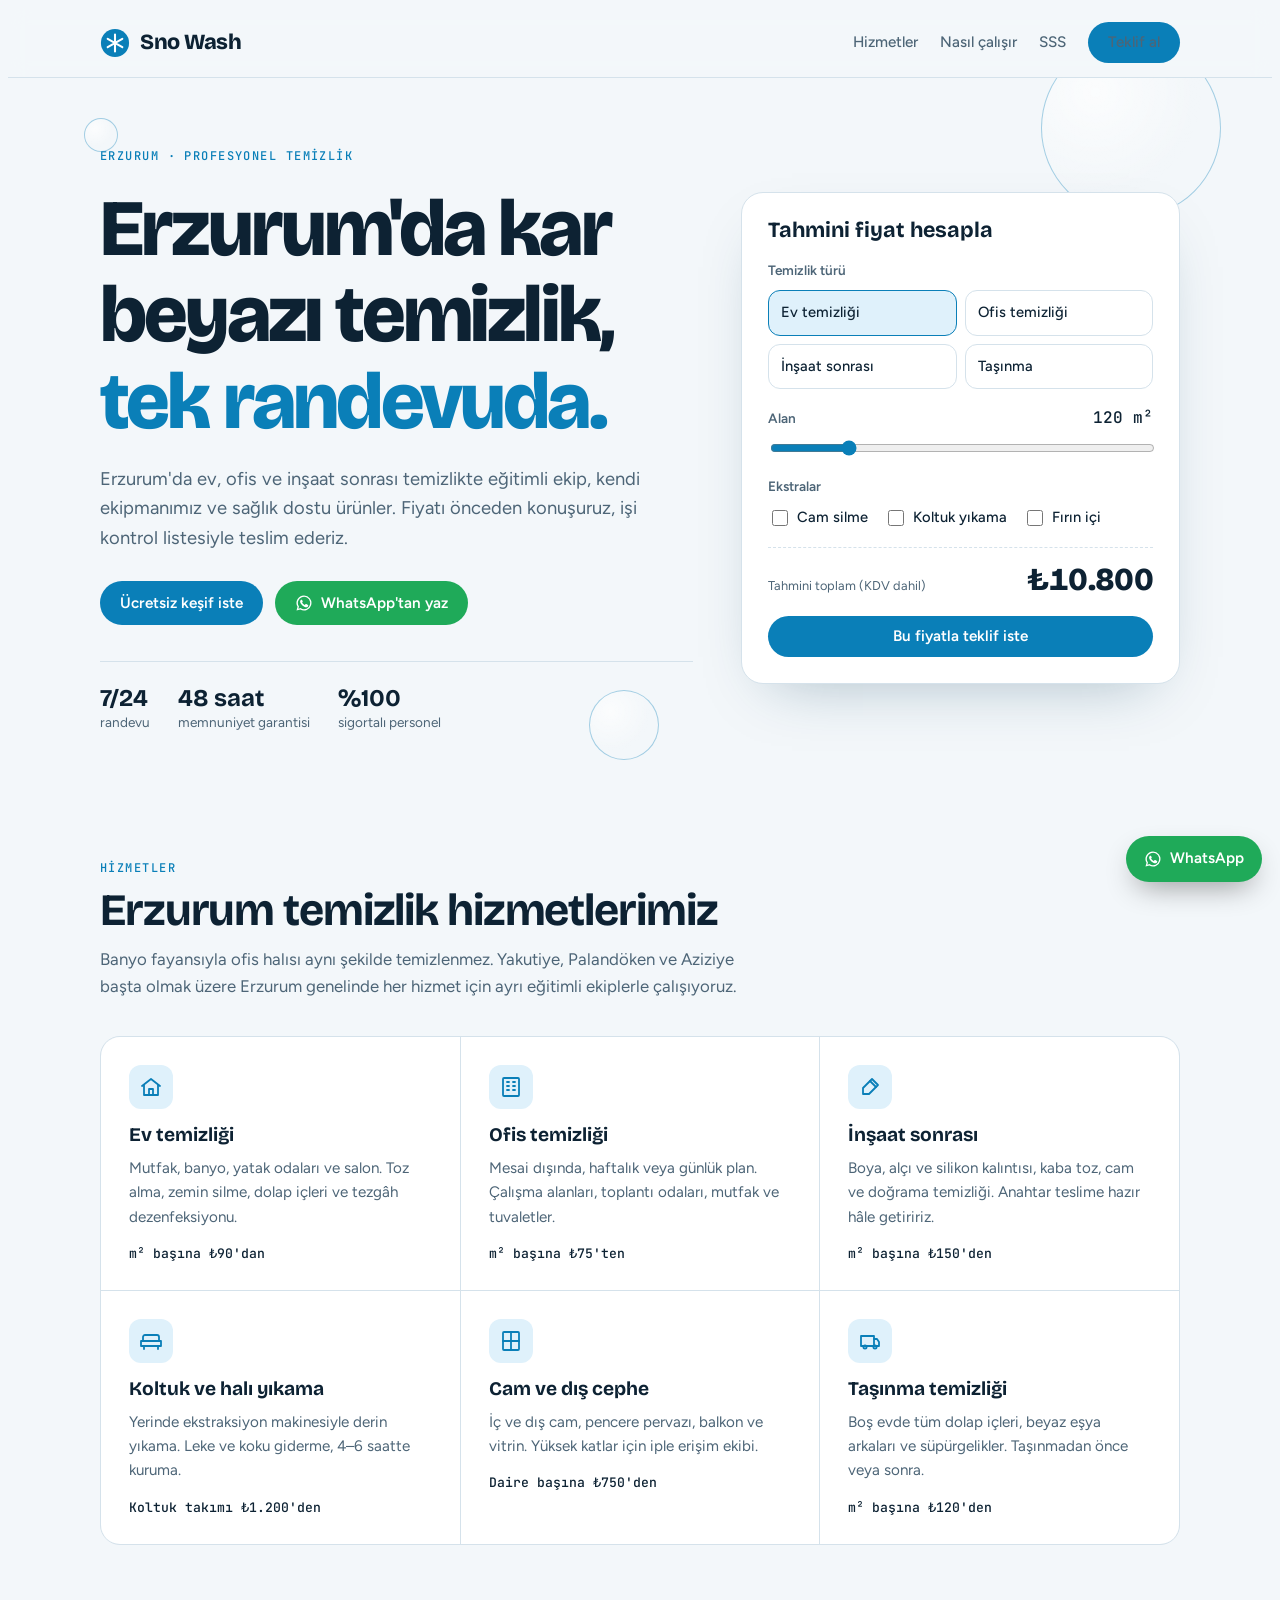
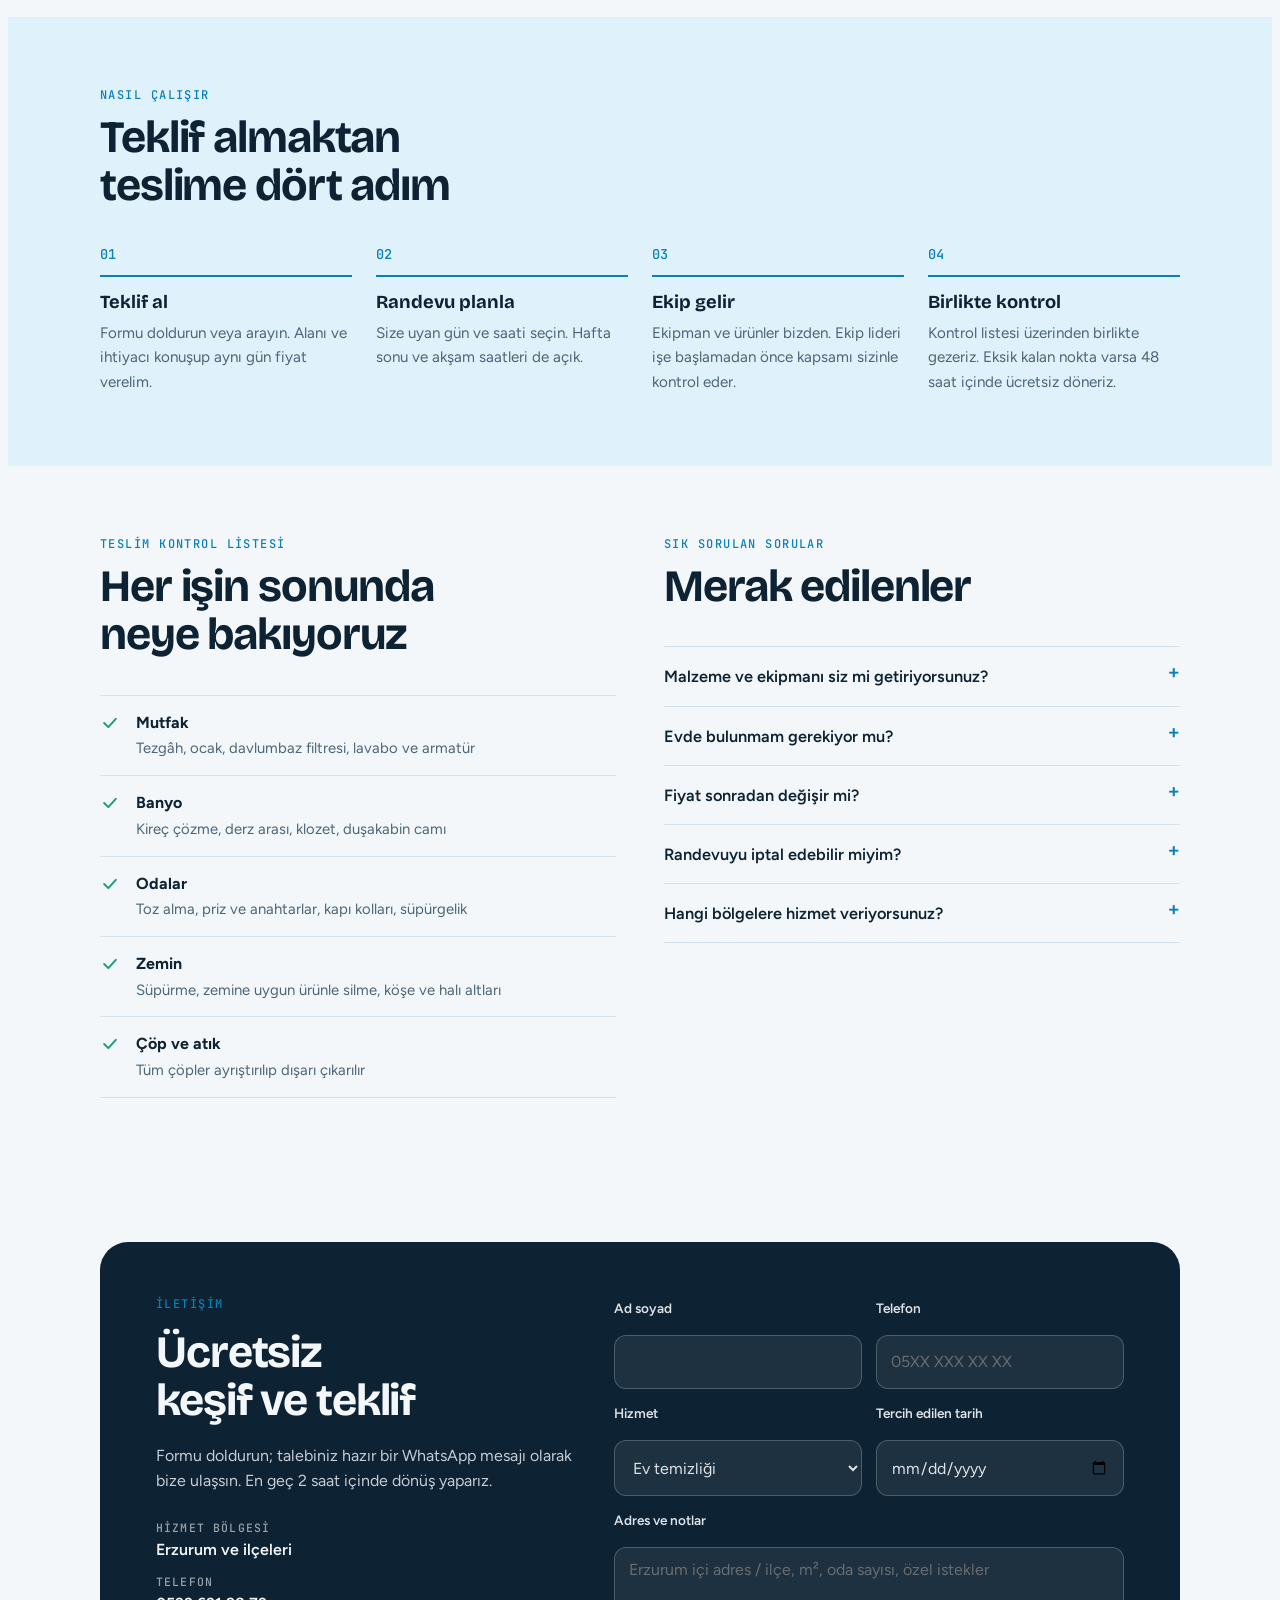
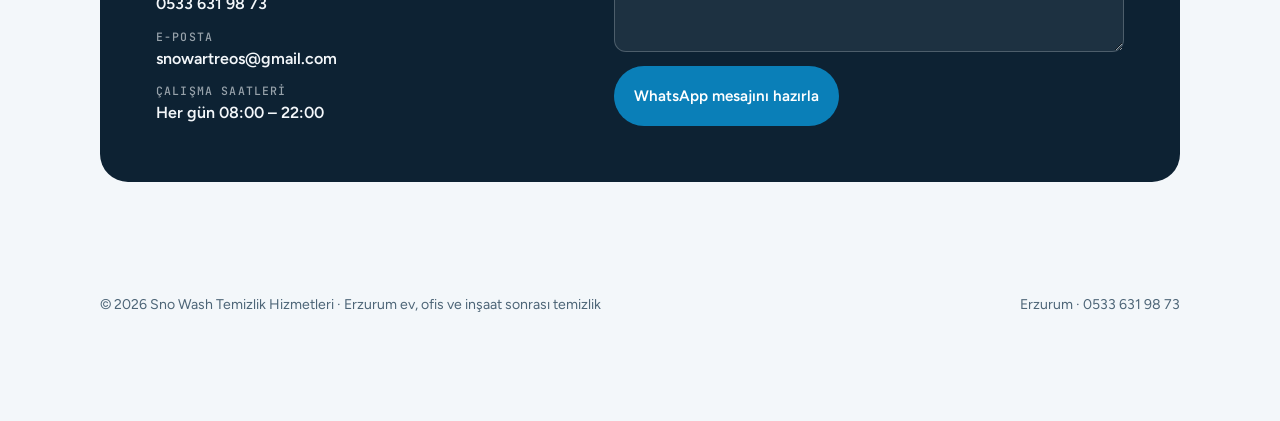
==== index.html @ d40767ce "Site adresini GitHub Pages adresine çevir Co-Authored-By: Claude Opus 5.5 <noreply@anthropic.com>" ====
<!doctype html>
<html lang="tr">
<head>
<meta charset="utf-8">
<meta name="viewport" content="width=device-width, initial-scale=1, viewport-fit=cover">
<title>Sno Wash | Erzurum Temizlik Şirketi – Ev, Ofis, İnşaat Sonrası</title>
<meta name="description" content="Erzurum'da ev, ofis, inşaat sonrası ve taşınma temizliği, koltuk ve halı yıkama. Ekipman bizden, fiyat önceden belli. Hemen arayın: 0533 631 98 73.">
<meta name="robots" content="index, follow">
<link rel="canonical" href="https://snowartreos-art.github.io/sno-wash/">
<meta name="theme-color" content="#0a7fb8">
<meta name="geo.region" content="TR-25">
<meta name="geo.placename" content="Erzurum">
<link rel="icon" href="favicon.svg" type="image/svg+xml">
<meta property="og:type" content="website">
<meta property="og:locale" content="tr_TR">
<meta property="og:site_name" content="Sno Wash">
<meta property="og:title" content="Sno Wash | Erzurum Temizlik Şirketi">
<meta property="og:description" content="Ev, ofis, inşaat sonrası temizlik ve koltuk yıkama. Erzurum genelinde hizmet. 0533 631 98 73">
<meta property="og:url" content="https://snowartreos-art.github.io/sno-wash/">
<meta name="twitter:card" content="summary">
<script type="application/ld+json">
{
  "@context": "https://schema.org",
  "@type": "LocalBusiness",
  "@id": "https://snowartreos-art.github.io/sno-wash/#isletme",
  "name": "Sno Wash Temizlik Hizmetleri",
  "description": "Erzurum'da ev, ofis, inşaat sonrası ve taşınma temizliği, koltuk ve halı yıkama, cam temizliği.",
  "url": "https://snowartreos-art.github.io/sno-wash/",
  "telephone": "+90-533-631-98-73",
  "email": "snowartreos@gmail.com",
  "priceRange": "₺₺",
  "address": { "@type": "PostalAddress", "addressLocality": "Erzurum", "addressRegion": "Erzurum", "addressCountry": "TR" },
  "areaServed": [
    { "@type": "City", "name": "Erzurum" },
    { "@type": "AdministrativeArea", "name": "Yakutiye" },
    { "@type": "AdministrativeArea", "name": "Palandöken" },
    { "@type": "AdministrativeArea", "name": "Aziziye" }
  ],
  "openingHoursSpecification": [{
    "@type": "OpeningHoursSpecification",
    "dayOfWeek": ["Monday","Tuesday","Wednesday","Thursday","Friday","Saturday","Sunday"],
    "opens": "08:00", "closes": "22:00"
  }],
  "hasOfferCatalog": {
    "@type": "OfferCatalog",
    "name": "Temizlik hizmetleri",
    "itemListElement": [
      { "@type": "Offer", "itemOffered": { "@type": "Service", "name": "Ev temizliği" } },
      { "@type": "Offer", "itemOffered": { "@type": "Service", "name": "Ofis temizliği" } },
      { "@type": "Offer", "itemOffered": { "@type": "Service", "name": "İnşaat sonrası temizlik" } },
      { "@type": "Offer", "itemOffered": { "@type": "Service", "name": "Koltuk ve halı yıkama" } },
      { "@type": "Offer", "itemOffered": { "@type": "Service", "name": "Cam ve dış cephe temizliği" } },
      { "@type": "Offer", "itemOffered": { "@type": "Service", "name": "Taşınma temizliği" } }
    ]
  }
}
</script>
<script type="application/ld+json">
{
  "@context": "https://schema.org",
  "@type": "FAQPage",
  "mainEntity": [
    { "@type": "Question", "name": "Malzeme ve ekipmanı siz mi getiriyorsunuz?", "acceptedAnswer": { "@type": "Answer", "text": "Evet. Elektrikli süpürge, buharlı temizleyici, mop sistemleri ve tüm temizlik ürünleri ekibimizle gelir. Kendi ürünlerinizin kullanılmasını isterseniz haber vermeniz yeterli." } },
    { "@type": "Question", "name": "Evde bulunmam gerekiyor mu?", "acceptedAnswer": { "@type": "Answer", "text": "Gerekmiyor. Anahtar teslimi ile çalışabiliriz. İşe başlarken ve bitirirken fotoğraflı bilgi gönderiyoruz." } },
    { "@type": "Question", "name": "Fiyat sonradan değişir mi?", "acceptedAnswer": { "@type": "Answer", "text": "Hayır. Keşifte veya telefonda konuşulan kapsam için verilen fiyat sabittir. Yerinde ek iş istenirse önce onayınızı alırız." } },
    { "@type": "Question", "name": "Randevuyu iptal edebilir miyim?", "acceptedAnswer": { "@type": "Answer", "text": "Randevudan 24 saat öncesine kadar ücretsiz iptal veya tarih değişikliği yapabilirsiniz." } },
    { "@type": "Question", "name": "Hangi bölgelere hizmet veriyorsunuz?", "acceptedAnswer": { "@type": "Answer", "text": "Erzurum genelinde hizmet veriyoruz: Yakutiye, Palandöken, Aziziye ve çevre ilçeler. 0533 631 98 73 numarasından arayabilirsiniz." } }
  ]
}
</script>
<link rel="preconnect" href="https://fonts.googleapis.com">
<link rel="preconnect" href="https://fonts.gstatic.com" crossorigin>
<link rel="stylesheet" href="https://fonts.googleapis.com/css2?family=Bricolage+Grotesque:opsz,wght@12..96,500;12..96,700;12..96,800&family=Figtree:wght@400;500;600&family=JetBrains+Mono:wght@500&display=swap">
<style>
/* Layout: tek sütun akış; hero'da büyük tipografi + yanında canlı fiyat hesaplayıcı, altta hizmet ızgarası, süreç, SSS, iletişim */
:root {
  --bg: #f3f7fa;
  --surface: #ffffff;
  --ink: #0d2233;
  --muted: #4d6577;
  --line: #d5e2eb;
  --accent: #0a7fb8;
  --accent-ink: #ffffff;
  --ice: #dff1fb;
  --fresh: #1f9d74;
  --display: "Bricolage Grotesque", "Segoe UI", system-ui, sans-serif;
  --body: "Figtree", "Segoe UI", system-ui, sans-serif;
  --mono: "JetBrains Mono", ui-monospace, Consolas, monospace;
}
@media (prefers-color-scheme: dark) {
  :root:not([data-theme="light"]) {
    --bg: #0a1620; --surface: #10212e; --ink: #e6f1f8; --muted: #93abbd; --line: #1f3546;
    --accent: #4cb8ec; --accent-ink: #06202e; --ice: #12324a; --fresh: #4fd1a5; color-scheme: dark;
  }
}
:root[data-theme="dark"] {
  --bg: #0a1620; --surface: #10212e; --ink: #e6f1f8; --muted: #93abbd; --line: #1f3546;
  --accent: #4cb8ec; --accent-ink: #06202e; --ice: #12324a; --fresh: #4fd1a5; color-scheme: dark;
}
* { box-sizing: border-box; }
body { background: var(--bg); color: var(--ink); font: 400 1rem/1.6 var(--body); }
.wrap { max-width: 1120px; margin: 0 auto; padding-inline: 20px; }
h1, h2, h3 { font-family: var(--display); line-height: 1.08; text-wrap: balance; margin: 0; }
p { margin: 0; }
a { color: var(--accent); }
:focus-visible { outline: 3px solid var(--accent); outline-offset: 2px; border-radius: 4px; }
.eyebrow { font: 500 .75rem/1 var(--mono); letter-spacing: .12em; text-transform: uppercase; color: var(--accent); }

/* Header */
header.top { position: sticky; top: env(safe-area-inset-top, 0px); z-index: 10; background: color-mix(in srgb, var(--bg) 88%, transparent); backdrop-filter: blur(10px); border-bottom: 1px solid var(--line); }
header.top .wrap { display: flex; align-items: center; justify-content: space-between; gap: 16px; padding-block: 14px; }
.logo { display: flex; align-items: center; gap: 10px; font: 800 1.35rem/1 var(--display); color: var(--ink); text-decoration: none; letter-spacing: -.02em; }
.logo svg { width: 30px; height: 30px; }
nav.links { display: flex; gap: 22px; align-items: center; }
nav.links a { color: var(--muted); text-decoration: none; font-weight: 500; font-size: .95rem; }
nav.links a:hover { color: var(--ink); }
.btn { display: inline-flex; align-items: center; justify-content: center; gap: 8px; border: 0; cursor: pointer; font: 600 .95rem/1 var(--body); padding: 13px 20px; border-radius: 999px; text-decoration: none; transition: transform .15s ease, background .15s ease; }
.btn-primary { background: var(--accent); color: var(--accent-ink); }
.btn-primary:hover { transform: translateY(-1px); }
.btn-ghost { background: transparent; color: var(--ink); border: 1.5px solid var(--line); }
@media (max-width: 760px) { nav.links a:not(.btn) { display: none; } }

/* Hero */
.hero .wrap { display: grid; grid-template-columns: 1.15fr .85fr; gap: 48px; align-items: center; padding-block: 64px 56px; }
.hero h1 { font-size: clamp(2.6rem, 6.4vw, 5rem); font-weight: 800; letter-spacing: -.035em; margin-top: 18px; }
.hero h1 em { font-style: normal; color: var(--accent); }
.hero .lead { font-size: 1.15rem; color: var(--muted); max-width: 34rem; margin-top: 20px; }
.hero .ctas { display: flex; flex-wrap: wrap; gap: 12px; margin-top: 28px; }
.facts { display: flex; flex-wrap: wrap; gap: 28px; margin-top: 36px; padding-top: 24px; border-top: 1px solid var(--line); }
.facts div { display: grid; gap: 2px; }
.facts b { font: 700 1.5rem/1 var(--display); }
.facts span { font-size: .85rem; color: var(--muted); }
@media (max-width: 880px) { .hero .wrap { grid-template-columns: 1fr; padding-block: 40px; } }

/* Calculator */
.calc { background: var(--surface); border: 1px solid var(--line); border-radius: 22px; padding: 26px; display: grid; gap: 18px; box-shadow: 0 24px 60px -30px rgba(10, 60, 90, .35); min-width: 0; }
.calc h2 { font-size: 1.35rem; }
.field { display: grid; gap: 8px; }
.field label, .field .lbl { font-size: .85rem; font-weight: 600; color: var(--muted); }
.seg { display: grid; grid-template-columns: repeat(2, 1fr); gap: 8px; }
.seg input { position: absolute; opacity: 0; pointer-events: none; }
.seg label { border: 1.5px solid var(--line); border-radius: 12px; padding: 10px 12px; cursor: pointer; font-weight: 500; color: var(--ink); font-size: .92rem; }
.seg input:checked + label { border-color: var(--accent); background: var(--ice); }
.seg input:focus-visible + label { outline: 3px solid var(--accent); outline-offset: 2px; }
.range-row { display: flex; justify-content: space-between; align-items: baseline; }
.range-row output { font: 500 1rem var(--mono); color: var(--ink); }
input[type="range"] { width: 100%; accent-color: var(--accent); }
.checks { display: flex; flex-wrap: wrap; gap: 8px 16px; }
.checks label { display: flex; align-items: center; gap: 6px; font-size: .92rem; color: var(--ink); font-weight: 500; cursor: pointer; }
.checks input { accent-color: var(--accent); width: 16px; height: 16px; }
.total { display: flex; align-items: baseline; justify-content: space-between; gap: 12px; padding-top: 16px; border-top: 1px dashed var(--line); }
.total small { color: var(--muted); font-size: .8rem; }
.total strong { font: 800 2rem/1 var(--display); font-variant-numeric: tabular-nums; letter-spacing: -.02em; }

/* Sections */
section.block { padding-block: 72px; }
.sec-head { display: grid; gap: 12px; max-width: 40rem; margin-bottom: 36px; }
.sec-head h2 { font-size: clamp(1.9rem, 4vw, 2.8rem); letter-spacing: -.025em; }
.sec-head p { color: var(--muted); font-size: 1.05rem; }

.services { display: grid; grid-template-columns: repeat(3, 1fr); gap: 1px; background: var(--line); border: 1px solid var(--line); border-radius: 20px; overflow: hidden; }
.svc { background: var(--surface); padding: 28px; display: grid; gap: 10px; align-content: start; min-width: 0; }
.svc .ic { width: 44px; height: 44px; border-radius: 12px; background: var(--ice); color: var(--accent); display: grid; place-items: center; }
.svc .ic svg { width: 24px; height: 24px; }
.svc h3 { font-size: 1.2rem; margin-top: 6px; }
.svc p { color: var(--muted); font-size: .95rem; }
.svc .price { font: 500 .82rem var(--mono); color: var(--ink); margin-top: 6px; }
@media (max-width: 880px) { .services { grid-template-columns: repeat(2, 1fr); } }
@media (max-width: 560px) { .services { grid-template-columns: 1fr; } }

.band { background: var(--ice); }
.steps { display: grid; grid-template-columns: repeat(4, 1fr); gap: 24px; counter-reset: s; list-style: none; padding: 0; margin: 0; }
.steps li { display: grid; gap: 8px; align-content: start; min-width: 0; }
.steps li::before { counter-increment: s; content: counter(s, decimal-leading-zero); font: 500 .85rem var(--mono); color: var(--accent); padding-bottom: 12px; border-bottom: 2px solid var(--accent); margin-bottom: 8px; }
.steps h3 { font-size: 1.15rem; }
.steps p { color: var(--muted); font-size: .95rem; }
@media (max-width: 880px) { .steps { grid-template-columns: repeat(2, 1fr); } }
@media (max-width: 480px) { .steps { grid-template-columns: 1fr; } }

.two { display: grid; grid-template-columns: 1fr 1fr; gap: 48px; align-items: start; }
@media (max-width: 880px) { .two { grid-template-columns: 1fr; } }
.checklist { display: grid; gap: 0; list-style: none; padding: 0; margin: 0; border-top: 1px solid var(--line); }
.checklist li { display: grid; grid-template-columns: 26px 1fr; gap: 10px; padding-block: 14px; border-bottom: 1px solid var(--line); }
.checklist svg { width: 20px; height: 20px; color: var(--fresh); margin-top: 3px; }
.checklist b { display: block; }
.checklist span { color: var(--muted); font-size: .93rem; }

details { border-bottom: 1px solid var(--line); padding-block: 16px; }
details:first-of-type { border-top: 1px solid var(--line); }
summary { cursor: pointer; font-weight: 600; font-size: 1.02rem; list-style: none; display: flex; justify-content: space-between; gap: 12px; }
summary::-webkit-details-marker { display: none; }
summary::after { content: "+"; font: 500 1.2rem/1 var(--mono); color: var(--accent); }
details[open] summary::after { content: "–"; }
details p { color: var(--muted); margin-top: 10px; max-width: 60ch; }

/* Contact */
.contact { background: var(--ink); color: var(--bg); border-radius: 28px; padding: clamp(28px, 5vw, 56px); display: grid; grid-template-columns: .9fr 1.1fr; gap: 40px; }
.contact h2 { font-size: clamp(1.9rem, 4vw, 2.8rem); letter-spacing: -.025em; }
.contact .info { display: grid; gap: 18px; align-content: start; min-width: 0; }
.contact .info p { opacity: .8; }
.contact dl { display: grid; gap: 12px; margin: 8px 0 0; }
.contact dt { font: 500 .72rem var(--mono); letter-spacing: .1em; text-transform: uppercase; opacity: .6; }
.contact dd { margin: 2px 0 0; font-weight: 600; user-select: all; }
form.quote { display: grid; gap: 14px; grid-template-columns: 1fr 1fr; min-width: 0; }
form.quote .full { grid-column: 1 / -1; }
form.quote label { display: grid; gap: 6px; font-size: .85rem; font-weight: 600; opacity: .9; }
form.quote input, form.quote select, form.quote textarea { font: 400 1rem var(--body); padding: 12px 14px; border-radius: 12px; border: 1px solid color-mix(in srgb, var(--bg) 25%, transparent); background: color-mix(in srgb, var(--bg) 8%, transparent); color: var(--bg); width: 100%; }
form.quote select option { color: #0d2233; }
form.quote textarea { min-height: 96px; resize: vertical; }
form.quote .btn { background: var(--accent); color: var(--accent-ink); justify-self: start; }
.ok { grid-column: 1 / -1; background: color-mix(in srgb, var(--fresh) 22%, transparent); border: 1px solid var(--fresh); padding: 12px 14px; border-radius: 12px; font-size: .95rem; }
@media (max-width: 880px) { .contact { grid-template-columns: 1fr; } }
@media (max-width: 480px) { form.quote { grid-template-columns: 1fr; } }

/* WhatsApp */
:root { --wa: #1faa59; --wa-ink: #ffffff; }
.btn-wa { background: var(--wa); color: var(--wa-ink); }
.btn-wa svg { width: 18px; height: 18px; }
.wa-float { position: fixed; right: 18px; bottom: calc(18px + env(safe-area-inset-bottom, 0px)); z-index: 20; box-shadow: 0 12px 30px -10px rgba(0, 0, 0, .45); padding: 14px 18px; }
@media (max-width: 480px) { .wa-float span { display: none; } .wa-float { padding: 15px; } }
.ok .btn-wa { margin-top: 10px; }
footer { padding-block: 40px 96px; color: var(--muted); font-size: .88rem; }
footer .wrap { display: flex; flex-wrap: wrap; justify-content: space-between; gap: 12px; }

/* Bubbles in hero */
.hero { position: relative; overflow: hidden; }
.bubble { position: absolute; border-radius: 50%; border: 1.5px solid color-mix(in srgb, var(--accent) 35%, transparent); background: radial-gradient(circle at 30% 30%, color-mix(in srgb, var(--surface) 70%, transparent), transparent 60%); pointer-events: none; animation: rise 14s ease-in-out infinite; }
@keyframes rise { 0%,100% { transform: translateY(0); } 50% { transform: translateY(-18px); } }
@media (prefers-reduced-motion: reduce) { .bubble { animation: none; } .btn { transition: none; } }
.hero .wrap { position: relative; z-index: 1; }
</style>
</head>
<body>

<header class="top">
  <div class="wrap">
    <a class="logo" href="#top" aria-label="Sno Wash ana sayfa">
      <svg viewBox="0 0 32 32" fill="none" aria-hidden="true"><circle cx="16" cy="16" r="15" fill="var(--accent)"/><path d="M16 7v18M8.2 11.5l15.6 9M8.2 20.5l15.6-9" stroke="var(--accent-ink)" stroke-width="2.2" stroke-linecap="round"/></svg>
      Sno Wash
    </a>
    <nav class="links" aria-label="Ana menü">
      <a href="#hizmetler">Hizmetler</a>
      <a href="#surec">Nasıl çalışır</a>
      <a href="#sss">SSS</a>
      <a class="btn btn-primary" href="#iletisim">Teklif al</a>
    </nav>
  </div>
</header>

<main id="top">
  <section class="hero">
    <span class="bubble" style="width:180px;height:180px;right:4%;top:-40px"></span>
    <span class="bubble" style="width:70px;height:70px;left:46%;bottom:30px;animation-delay:-4s"></span>
    <span class="bubble" style="width:34px;height:34px;left:6%;top:40px;animation-delay:-8s"></span>
    <div class="wrap">
      <div>
        <span class="eyebrow">Erzurum · Profesyonel temizlik</span>
        <h1>Erzurum'da kar beyazı temizlik, <em>tek randevuda.</em></h1>
        <p class="lead">Erzurum'da ev, ofis ve inşaat sonrası temizlikte eğitimli ekip, kendi ekipmanımız ve sağlık dostu ürünler. Fiyatı önceden konuşuruz, işi kontrol listesiyle teslim ederiz.</p>
        <div class="ctas">
          <a class="btn btn-primary" href="#iletisim">Ücretsiz keşif iste</a>
          <a class="btn btn-wa" href="https://wa.me/905336319873?text=Merhaba%20Sno%20Wash%2C%20temizlik%20hizmeti%20i%C3%A7in%20bilgi%20almak%20istiyorum." target="_blank" rel="noopener"><svg viewBox="0 0 24 24" fill="currentColor" aria-hidden="true"><path d="M12 2a10 10 0 00-8.6 15.1L2 22l5-1.3A10 10 0 1012 2zm0 18.2a8.2 8.2 0 01-4.2-1.2l-.3-.2-3 .8.8-2.9-.2-.3A8.2 8.2 0 1112 20.2zm4.5-6.1c-.2-.1-1.5-.7-1.7-.8-.2-.1-.4-.1-.6.1l-.8 1c-.1.2-.3.2-.5.1a6.7 6.7 0 01-3.3-2.9c-.2-.4.2-.4.7-1.3.1-.2 0-.3 0-.4l-.8-1.8c-.2-.5-.4-.4-.6-.4h-.5a1 1 0 00-.7.3 3 3 0 00-.9 2.2 5.2 5.2 0 001.1 2.7 11.8 11.8 0 004.5 4c1.7.7 2.3.8 3.2.6a2.7 2.7 0 001.8-1.3 2.2 2.2 0 00.2-1.3c-.1-.1-.3-.2-.5-.3z"/></svg>WhatsApp'tan yaz</a>
        </div>
        <div class="facts">
          <div><b>7/24</b><span>randevu</span></div>
          <div><b>48 saat</b><span>memnuniyet garantisi</span></div>
          <div><b>%100</b><span>sigortalı personel</span></div>
        </div>
      </div>

      <aside class="calc" aria-labelledby="calc-title">
        <h2 id="calc-title">Tahmini fiyat hesapla</h2>
        <div class="field">
          <span class="lbl">Temizlik türü</span>
          <div class="seg" role="radiogroup">
            <input type="radio" name="tur" id="t-ev" value="90" checked><label for="t-ev">Ev temizliği</label>
            <input type="radio" name="tur" id="t-ofis" value="75"><label for="t-ofis">Ofis temizliği</label>
            <input type="radio" name="tur" id="t-insaat" value="150"><label for="t-insaat">İnşaat sonrası</label>
            <input type="radio" name="tur" id="t-tasinma" value="120"><label for="t-tasinma">Taşınma</label>
          </div>
        </div>
        <div class="field">
          <div class="range-row"><label for="m2">Alan</label><output id="m2-out" for="m2">120 m²</output></div>
          <input type="range" id="m2" min="30" max="500" step="10" value="120">
        </div>
        <div class="field">
          <span class="lbl">Ekstralar</span>
          <div class="checks">
            <label><input type="checkbox" id="x-cam" value="750"> Cam silme</label>
            <label><input type="checkbox" id="x-koltuk" value="1200"> Koltuk yıkama</label>
            <label><input type="checkbox" id="x-firin" value="400"> Fırın içi</label>
          </div>
        </div>
        <div class="total">
          <div><small>Tahmini toplam (KDV dahil)</small></div>
          <strong id="total">₺10.800</strong>
        </div>
        <a class="btn btn-primary" href="#iletisim">Bu fiyatla teklif iste</a>
      </aside>
    </div>
  </section>

  <section class="block" id="hizmetler">
    <div class="wrap">
      <div class="sec-head">
        <span class="eyebrow">Hizmetler</span>
        <h2>Erzurum temizlik hizmetlerimiz</h2>
        <p>Banyo fayansıyla ofis halısı aynı şekilde temizlenmez. Yakutiye, Palandöken ve Aziziye başta olmak üzere Erzurum genelinde her hizmet için ayrı eğitimli ekiplerle çalışıyoruz.</p>
      </div>
      <div class="services">
        <article class="svc">
          <div class="ic"><svg viewBox="0 0 24 24" fill="none" stroke="currentColor" stroke-width="1.8" stroke-linecap="round" stroke-linejoin="round"><path d="M3 11l9-7 9 7"/><path d="M5 10v10h14V10"/><path d="M10 20v-6h4v6"/></svg></div>
          <h3>Ev temizliği</h3>
          <p>Mutfak, banyo, yatak odaları ve salon. Toz alma, zemin silme, dolap içleri ve tezgâh dezenfeksiyonu.</p>
          <span class="price">m² başına ₺90'dan</span>
        </article>
        <article class="svc">
          <div class="ic"><svg viewBox="0 0 24 24" fill="none" stroke="currentColor" stroke-width="1.8" stroke-linecap="round" stroke-linejoin="round"><rect x="4" y="3" width="16" height="18" rx="1"/><path d="M8 7h2M14 7h2M8 11h2M14 11h2M8 15h2M14 15h2"/></svg></div>
          <h3>Ofis temizliği</h3>
          <p>Mesai dışında, haftalık veya günlük plan. Çalışma alanları, toplantı odaları, mutfak ve tuvaletler.</p>
          <span class="price">m² başına ₺75'ten</span>
        </article>
        <article class="svc">
          <div class="ic"><svg viewBox="0 0 24 24" fill="none" stroke="currentColor" stroke-width="1.8" stroke-linecap="round" stroke-linejoin="round"><path d="M14 4l6 6-9 9H5v-6z"/><path d="M12 6l6 6"/></svg></div>
          <h3>İnşaat sonrası</h3>
          <p>Boya, alçı ve silikon kalıntısı, kaba toz, cam ve doğrama temizliği. Anahtar teslime hazır hâle getiririz.</p>
          <span class="price">m² başına ₺150'den</span>
        </article>
        <article class="svc">
          <div class="ic"><svg viewBox="0 0 24 24" fill="none" stroke="currentColor" stroke-width="1.8" stroke-linecap="round" stroke-linejoin="round"><path d="M4 12V8a2 2 0 012-2h12a2 2 0 012 2v4"/><path d="M2 12h20v5H2z"/><path d="M5 17v3M19 17v3"/></svg></div>
          <h3>Koltuk ve halı yıkama</h3>
          <p>Yerinde ekstraksiyon makinesiyle derin yıkama. Leke ve koku giderme, 4–6 saatte kuruma.</p>
          <span class="price">Koltuk takımı ₺1.200'den</span>
        </article>
        <article class="svc">
          <div class="ic"><svg viewBox="0 0 24 24" fill="none" stroke="currentColor" stroke-width="1.8" stroke-linecap="round" stroke-linejoin="round"><rect x="4" y="3" width="16" height="18" rx="1"/><path d="M12 3v18M4 12h16"/></svg></div>
          <h3>Cam ve dış cephe</h3>
          <p>İç ve dış cam, pencere pervazı, balkon ve vitrin. Yüksek katlar için iple erişim ekibi.</p>
          <span class="price">Daire başına ₺750'den</span>
        </article>
        <article class="svc">
          <div class="ic"><svg viewBox="0 0 24 24" fill="none" stroke="currentColor" stroke-width="1.8" stroke-linecap="round" stroke-linejoin="round"><path d="M3 7h13v10H3z"/><path d="M16 10h3l2 3v4h-5"/><circle cx="7" cy="18" r="1.6"/><circle cx="17" cy="18" r="1.6"/></svg></div>
          <h3>Taşınma temizliği</h3>
          <p>Boş evde tüm dolap içleri, beyaz eşya arkaları ve süpürgelikler. Taşınmadan önce veya sonra.</p>
          <span class="price">m² başına ₺120'den</span>
        </article>
      </div>
    </div>
  </section>

  <section class="block band" id="surec">
    <div class="wrap">
      <div class="sec-head">
        <span class="eyebrow">Nasıl çalışır</span>
        <h2>Teklif almaktan teslime dört adım</h2>
      </div>
      <ol class="steps">
        <li><h3>Teklif al</h3><p>Formu doldurun veya arayın. Alanı ve ihtiyacı konuşup aynı gün fiyat verelim.</p></li>
        <li><h3>Randevu planla</h3><p>Size uyan gün ve saati seçin. Hafta sonu ve akşam saatleri de açık.</p></li>
        <li><h3>Ekip gelir</h3><p>Ekipman ve ürünler bizden. Ekip lideri işe başlamadan önce kapsamı sizinle kontrol eder.</p></li>
        <li><h3>Birlikte kontrol</h3><p>Kontrol listesi üzerinden birlikte gezeriz. Eksik kalan nokta varsa 48 saat içinde ücretsiz döneriz.</p></li>
      </ol>
    </div>
  </section>

  <section class="block" id="sss">
    <div class="wrap two">
      <div>
        <div class="sec-head">
          <span class="eyebrow">Teslim kontrol listesi</span>
          <h2>Her işin sonunda neye bakıyoruz</h2>
        </div>
        <ul class="checklist">
          <li><svg viewBox="0 0 24 24" fill="none" stroke="currentColor" stroke-width="2.4" stroke-linecap="round" stroke-linejoin="round"><path d="M5 12l5 5 9-10"/></svg><div><b>Mutfak</b><span>Tezgâh, ocak, davlumbaz filtresi, lavabo ve armatür</span></div></li>
          <li><svg viewBox="0 0 24 24" fill="none" stroke="currentColor" stroke-width="2.4" stroke-linecap="round" stroke-linejoin="round"><path d="M5 12l5 5 9-10"/></svg><div><b>Banyo</b><span>Kireç çözme, derz arası, klozet, duşakabin camı</span></div></li>
          <li><svg viewBox="0 0 24 24" fill="none" stroke="currentColor" stroke-width="2.4" stroke-linecap="round" stroke-linejoin="round"><path d="M5 12l5 5 9-10"/></svg><div><b>Odalar</b><span>Toz alma, priz ve anahtarlar, kapı kolları, süpürgelik</span></div></li>
          <li><svg viewBox="0 0 24 24" fill="none" stroke="currentColor" stroke-width="2.4" stroke-linecap="round" stroke-linejoin="round"><path d="M5 12l5 5 9-10"/></svg><div><b>Zemin</b><span>Süpürme, zemine uygun ürünle silme, köşe ve halı altları</span></div></li>
          <li><svg viewBox="0 0 24 24" fill="none" stroke="currentColor" stroke-width="2.4" stroke-linecap="round" stroke-linejoin="round"><path d="M5 12l5 5 9-10"/></svg><div><b>Çöp ve atık</b><span>Tüm çöpler ayrıştırılıp dışarı çıkarılır</span></div></li>
        </ul>
      </div>
      <div>
        <div class="sec-head">
          <span class="eyebrow">Sık sorulan sorular</span>
          <h2>Merak edilenler</h2>
        </div>
        <details><summary>Malzeme ve ekipmanı siz mi getiriyorsunuz?</summary><p>Evet. Elektrikli süpürge, buharlı temizleyici, mop sistemleri ve tüm temizlik ürünleri ekibimizle gelir. Kendi ürünlerinizin kullanılmasını isterseniz haber vermeniz yeterli.</p></details>
        <details><summary>Evde bulunmam gerekiyor mu?</summary><p>Gerekmiyor. Anahtar teslimi ile çalışabiliriz. İşe başlarken ve bitirirken fotoğraflı bilgi gönderiyoruz.</p></details>
        <details><summary>Fiyat sonradan değişir mi?</summary><p>Hayır. Keşifte veya telefonda konuşulan kapsam için verilen fiyat sabittir. Yerinde ek iş istenirse önce onayınızı alırız.</p></details>
        <details><summary>Randevuyu iptal edebilir miyim?</summary><p>Randevudan 24 saat öncesine kadar ücretsiz iptal veya tarih değişikliği yapabilirsiniz.</p></details>
        <details><summary>Hangi bölgelere hizmet veriyorsunuz?</summary><p>Erzurum genelinde hizmet veriyoruz: Yakutiye, Palandöken, Aziziye ve çevre ilçeler. Adresinizi formda belirtin veya 0533 631 98 73 numarasından arayın.</p></details>
      </div>
    </div>
  </section>

  <section class="block" id="iletisim">
    <div class="wrap">
      <div class="contact">
        <div class="info">
          <span class="eyebrow" style="color:var(--accent)">İletişim</span>
          <h2>Ücretsiz keşif ve teklif</h2>
          <p>Formu doldurun; talebiniz hazır bir WhatsApp mesajı olarak bize ulaşsın. En geç 2 saat içinde dönüş yaparız.</p>
          <dl>
            <div><dt>Hizmet bölgesi</dt><dd>Erzurum ve ilçeleri</dd></div>
            <div><dt>Telefon</dt><dd>0533 631 98 73</dd></div>
            <div><dt>E-posta</dt><dd>snowartreos@gmail.com</dd></div>
            <div><dt>Çalışma saatleri</dt><dd>Her gün 08:00 – 22:00</dd></div>
          </dl>
        </div>
        <form class="quote" id="quote" novalidate>
          <label>Ad soyad<input id="f-ad" name="ad" required autocomplete="name"></label>
          <label>Telefon<input id="f-tel" name="tel" type="tel" required autocomplete="tel" placeholder="05XX XXX XX XX"></label>
          <label>Hizmet
            <select id="f-hizmet" name="hizmet">
              <option>Ev temizliği</option><option>Ofis temizliği</option><option>İnşaat sonrası</option>
              <option>Koltuk ve halı yıkama</option><option>Cam ve dış cephe</option><option>Taşınma temizliği</option>
            </select>
          </label>
          <label>Tercih edilen tarih<input id="f-tarih" name="tarih" type="date"></label>
          <label class="full">Adres ve notlar<textarea id="f-not" name="not" placeholder="Erzurum içi adres / ilçe, m², oda sayısı, özel istekler"></textarea></label>
          <button class="btn" type="submit">WhatsApp mesajını hazırla</button>
          <div class="ok" id="ok" hidden role="status"></div>
        </form>
      </div>
    </div>
  </section>
</main>

<a class="btn btn-wa wa-float" href="https://wa.me/905336319873?text=Merhaba%20Sno%20Wash%2C%20temizlik%20hizmeti%20i%C3%A7in%20bilgi%20almak%20istiyorum." target="_blank" rel="noopener" aria-label="WhatsApp'tan yazın"><svg viewBox="0 0 24 24" fill="currentColor" aria-hidden="true"><path d="M12 2a10 10 0 00-8.6 15.1L2 22l5-1.3A10 10 0 1012 2zm0 18.2a8.2 8.2 0 01-4.2-1.2l-.3-.2-3 .8.8-2.9-.2-.3A8.2 8.2 0 1112 20.2zm4.5-6.1c-.2-.1-1.5-.7-1.7-.8-.2-.1-.4-.1-.6.1l-.8 1c-.1.2-.3.2-.5.1a6.7 6.7 0 01-3.3-2.9c-.2-.4.2-.4.7-1.3.1-.2 0-.3 0-.4l-.8-1.8c-.2-.5-.4-.4-.6-.4h-.5a1 1 0 00-.7.3 3 3 0 00-.9 2.2 5.2 5.2 0 001.1 2.7 11.8 11.8 0 004.5 4c1.7.7 2.3.8 3.2.6a2.7 2.7 0 001.8-1.3 2.2 2.2 0 00.2-1.3c-.1-.1-.3-.2-.5-.3z"/></svg><span>WhatsApp</span></a>

<footer>
  <div class="wrap">
    <span>© 2026 Sno Wash Temizlik Hizmetleri · Erzurum ev, ofis ve inşaat sonrası temizlik</span>
    <span>Erzurum · 0533 631 98 73</span>
  </div>
</footer>

<script>
(function () {
  var fmt = new Intl.NumberFormat('tr-TR');
  var m2 = document.getElementById('m2');
  var out = document.getElementById('m2-out');
  var total = document.getElementById('total');
  function calc() {
    var rate = +document.querySelector('input[name="tur"]:checked').value;
    var area = +m2.value;
    var extra = 0;
    document.querySelectorAll('.checks input:checked').forEach(function (c) { extra += +c.value; });
    var sum = Math.max(1200, Math.round((rate * area + extra) / 10) * 10);
    out.textContent = area + ' m²';
    total.textContent = '₺' + fmt.format(sum);
  }
  document.querySelector('.calc').addEventListener('input', calc);
  calc();

  var form = document.getElementById('quote');
  var ok = document.getElementById('ok');
  form.addEventListener('submit', function (e) {
    e.preventDefault();
    var ad = document.getElementById('f-ad').value.trim();
    var tel = document.getElementById('f-tel').value.trim();
    if (!ad || tel.replace(/\D/g, '').length < 10) {
      ok.textContent = 'Lütfen adınızı ve en az 10 haneli telefon numaranızı yazın.';
      ok.hidden = false;
      return;
    }
    var val = function (id) { return document.getElementById(id).value.trim(); };
    var lines = [
      'Merhaba Sno Wash, teklif almak istiyorum.',
      'Ad soyad: ' + ad,
      'Telefon: ' + tel,
      'Hizmet: ' + val('f-hizmet')
    ];
    if (val('f-tarih')) lines.push('Tercih edilen tarih: ' + val('f-tarih').split('-').reverse().join('.'));
    if (val('f-not')) lines.push('Adres / notlar: ' + val('f-not'));
    lines.push('Hesaplayıcıdaki tahmini fiyat: ' + total.textContent + ' (' + m2.value + ' m²)');
    var url = 'https://wa.me/905336319873?text=' + encodeURIComponent(lines.join('\n'));
    ok.textContent = 'Mesajınız hazır, ' + ad + '. Göndermek için aşağıdaki butona basın; WhatsApp açılınca mesajı kontrol edip gönderin.';
    var a = document.createElement('a');
    a.className = 'btn btn-wa';
    a.href = url;
    a.target = '_blank';
    a.rel = 'noopener';
    a.textContent = 'WhatsApp\'ta aç ve gönder';
    ok.appendChild(document.createElement('br'));
    ok.appendChild(a);
    ok.hidden = false;
    a.focus();
  });
})();
</script>
</body>
</html>
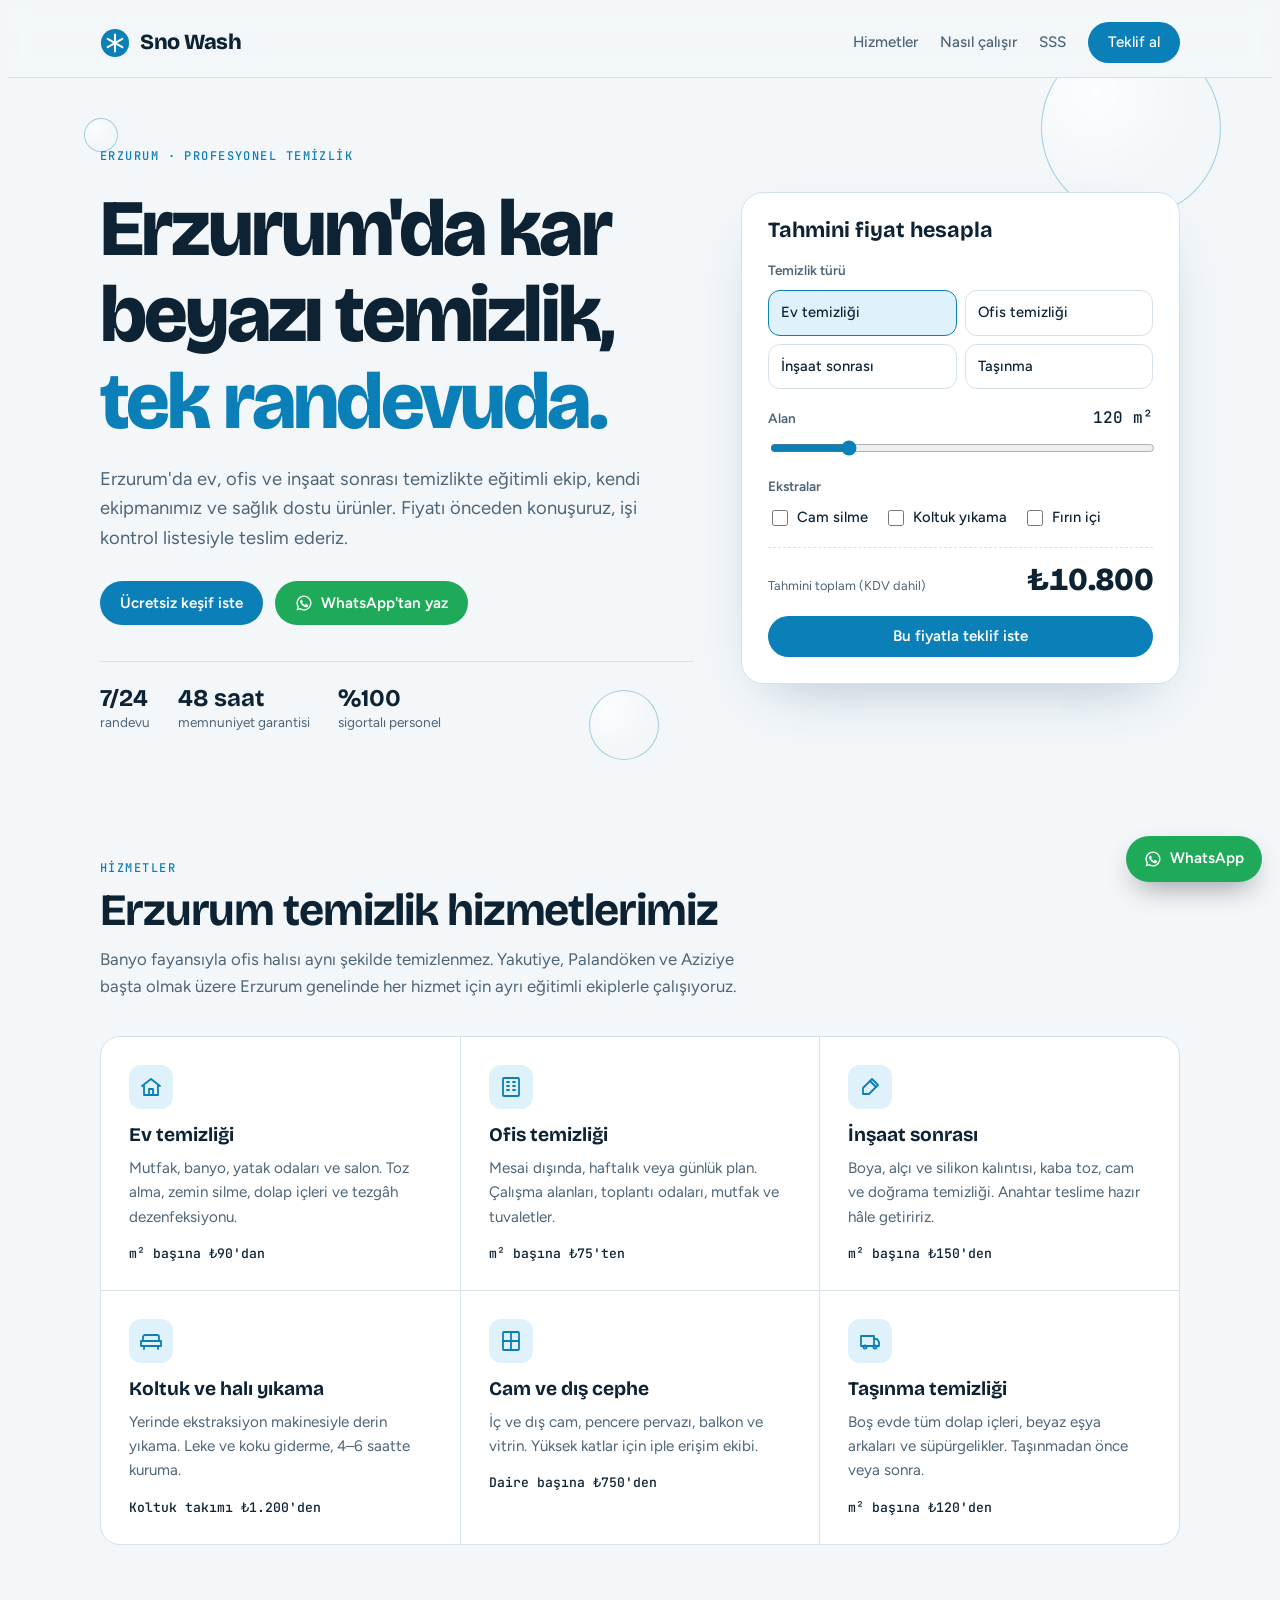
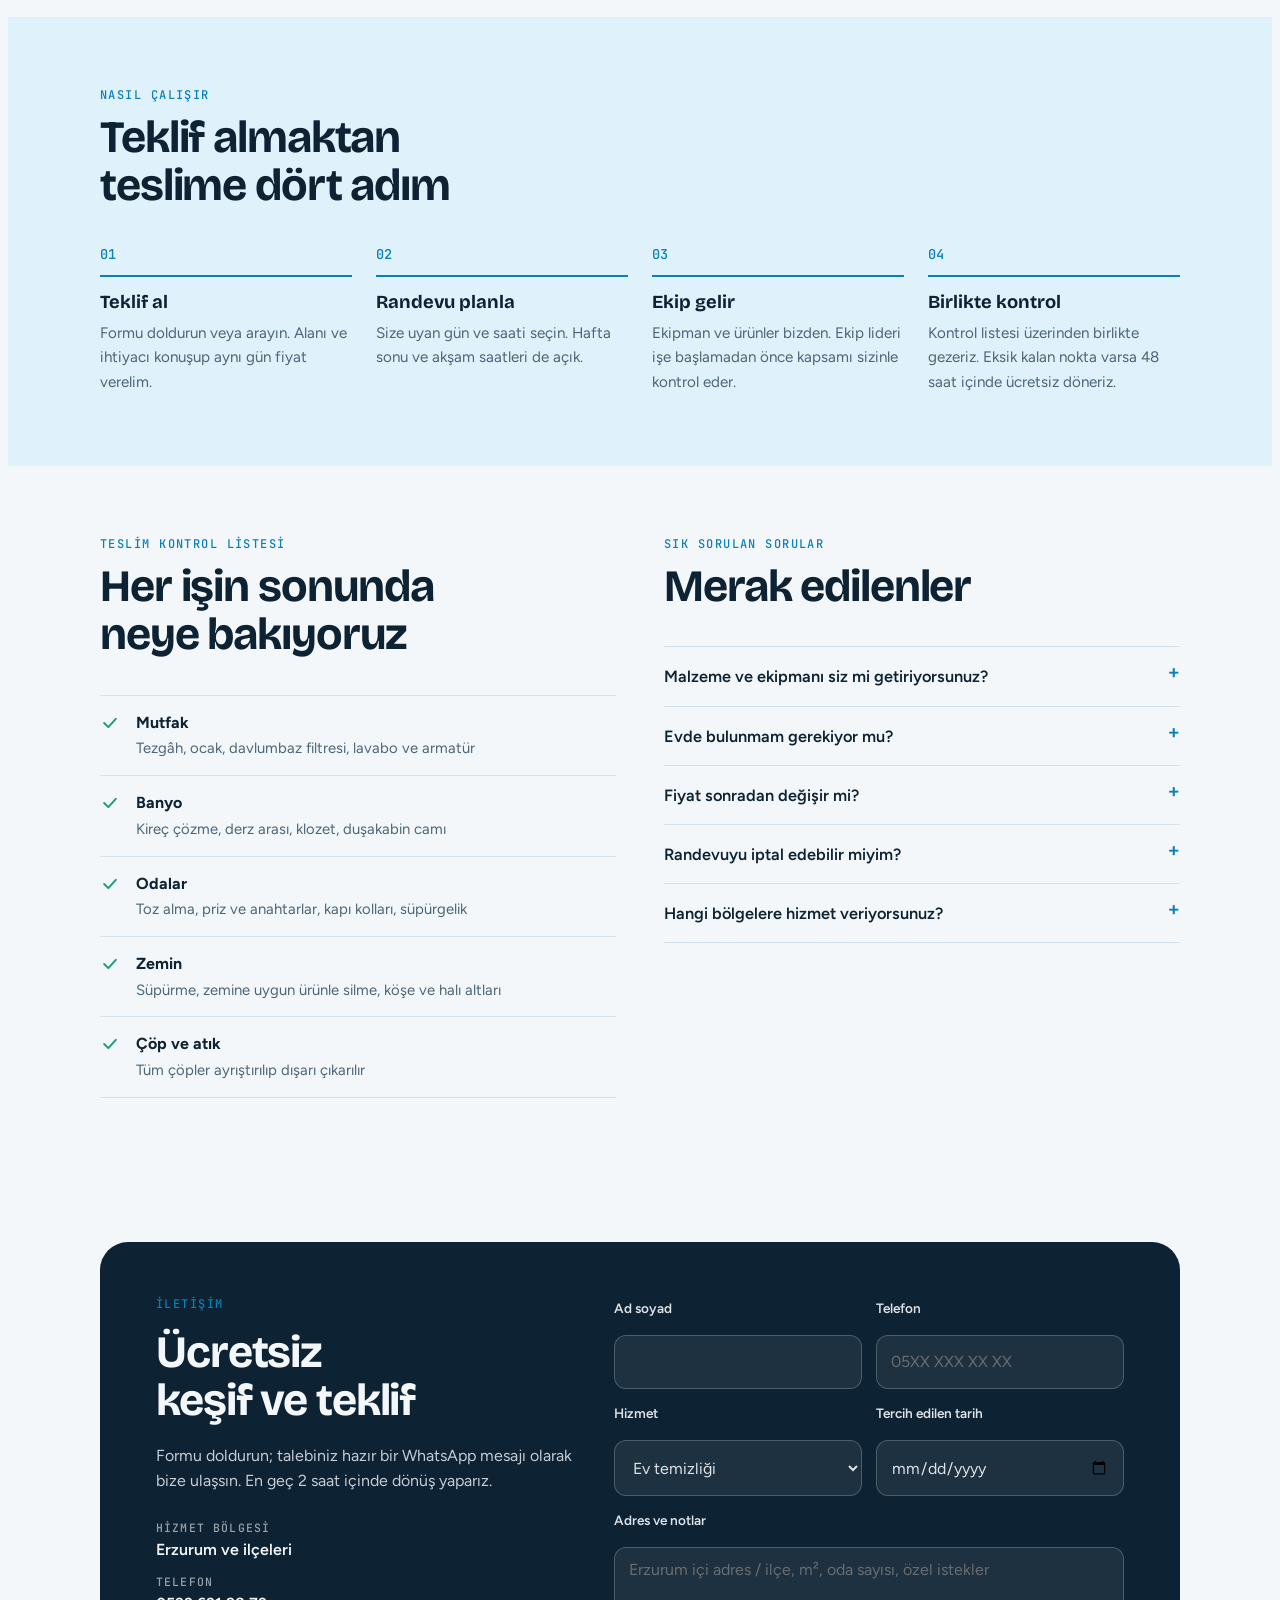
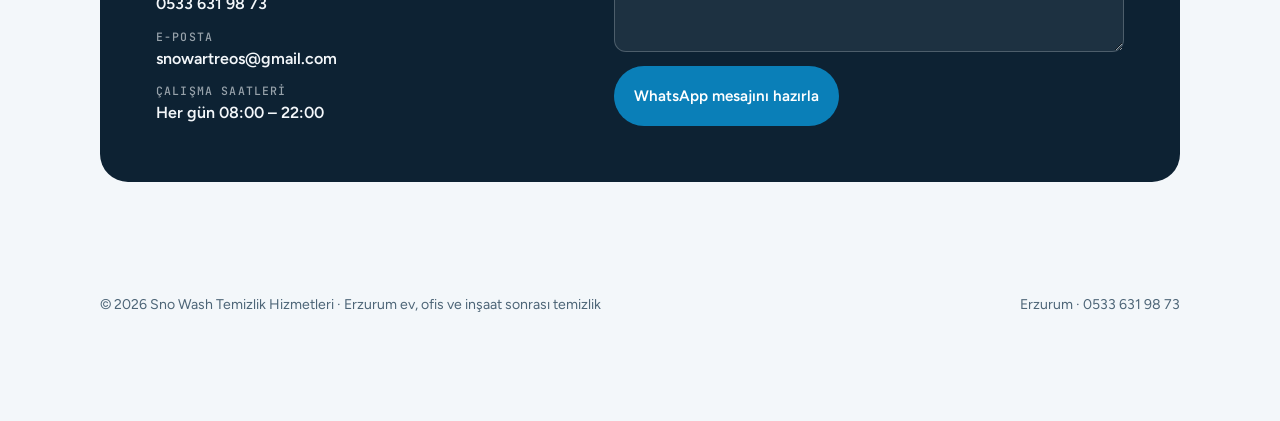
==== commit e0b5a457: "Başlıktaki Teklif al butonunun yazı rengini düzelt Co-Authored-By: Claude Opus 5.5 <noreply@anthropi" ====
--- a/index.html
+++ b/index.html
@@ -114,6 +114,7 @@
 nav.links { display: flex; gap: 22px; align-items: center; }
 nav.links a { color: var(--muted); text-decoration: none; font-weight: 500; font-size: .95rem; }
 nav.links a:hover { color: var(--ink); }
+nav.links a.btn-primary, nav.links a.btn-primary:hover { color: var(--accent-ink); }
 .btn { display: inline-flex; align-items: center; justify-content: center; gap: 8px; border: 0; cursor: pointer; font: 600 .95rem/1 var(--body); padding: 13px 20px; border-radius: 999px; text-decoration: none; transition: transform .15s ease, background .15s ease; }
 .btn-primary { background: var(--accent); color: var(--accent-ink); }
 .btn-primary:hover { transform: translateY(-1px); }
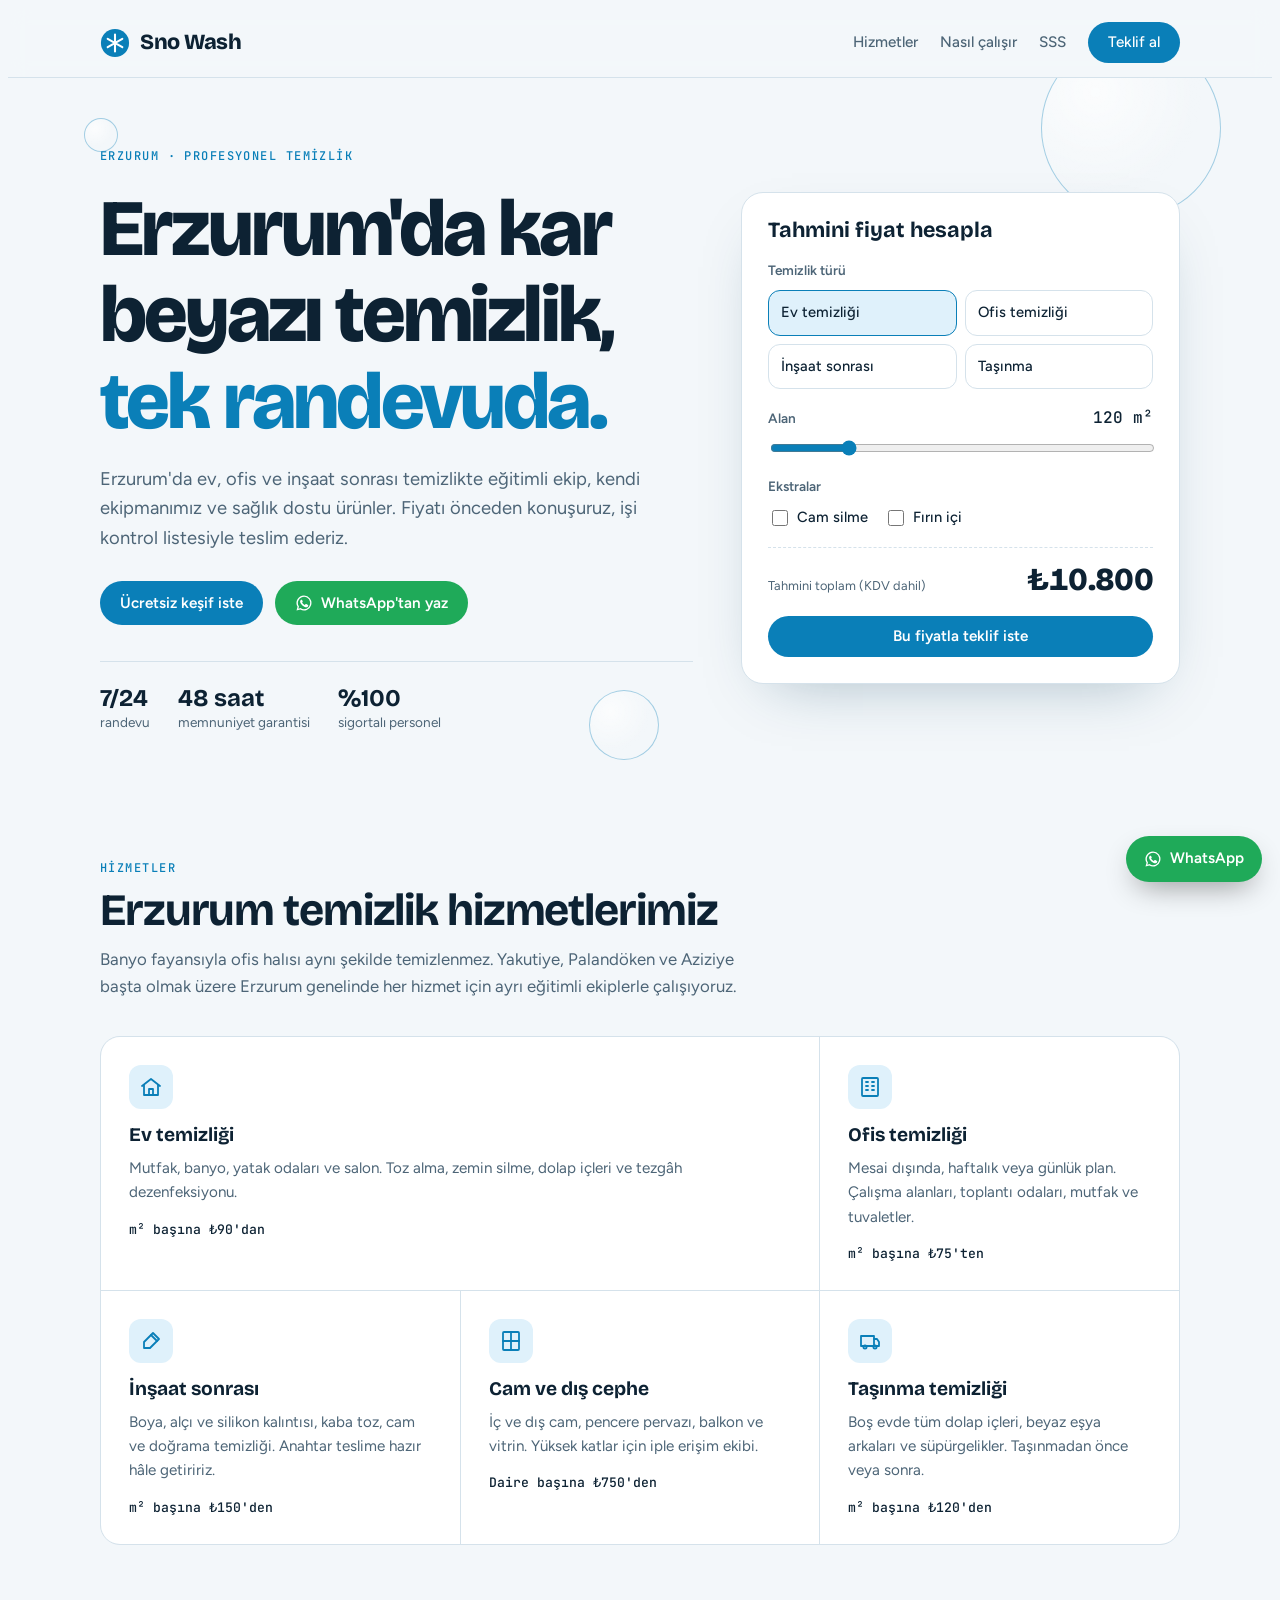
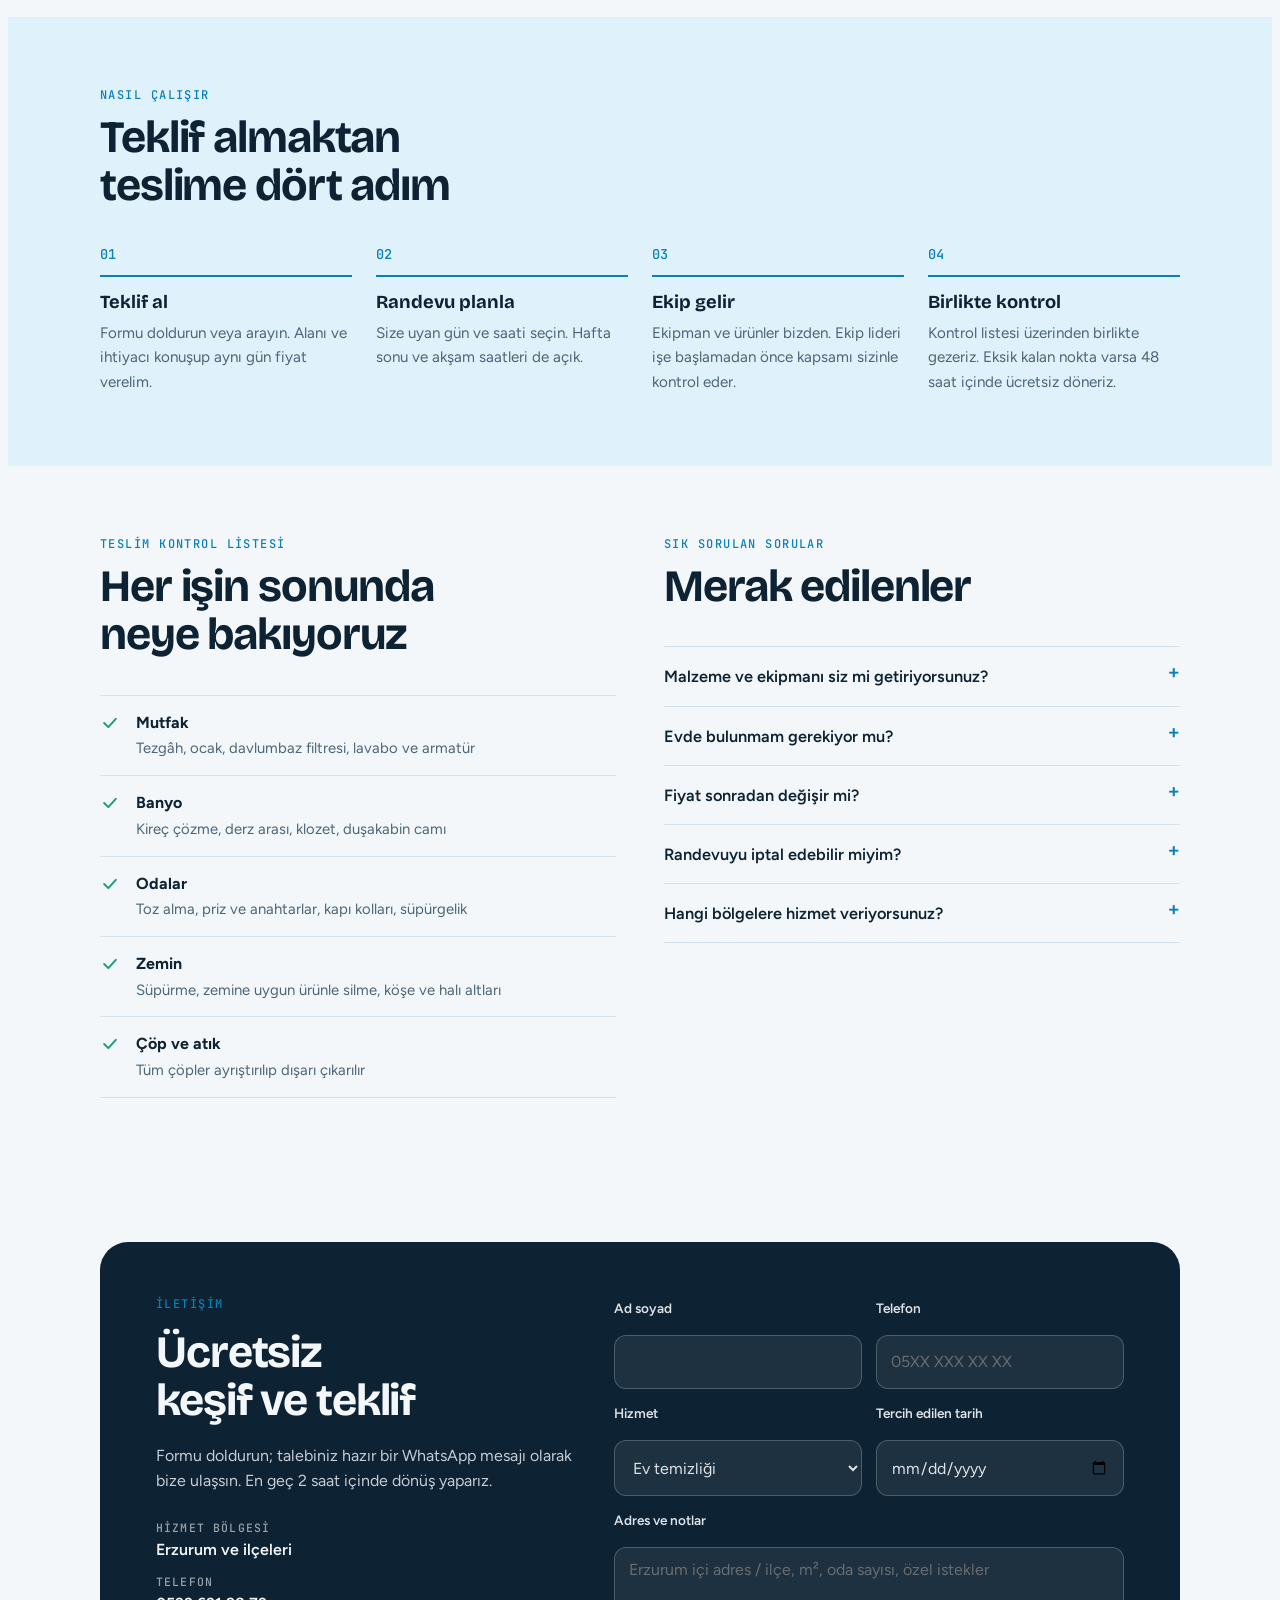
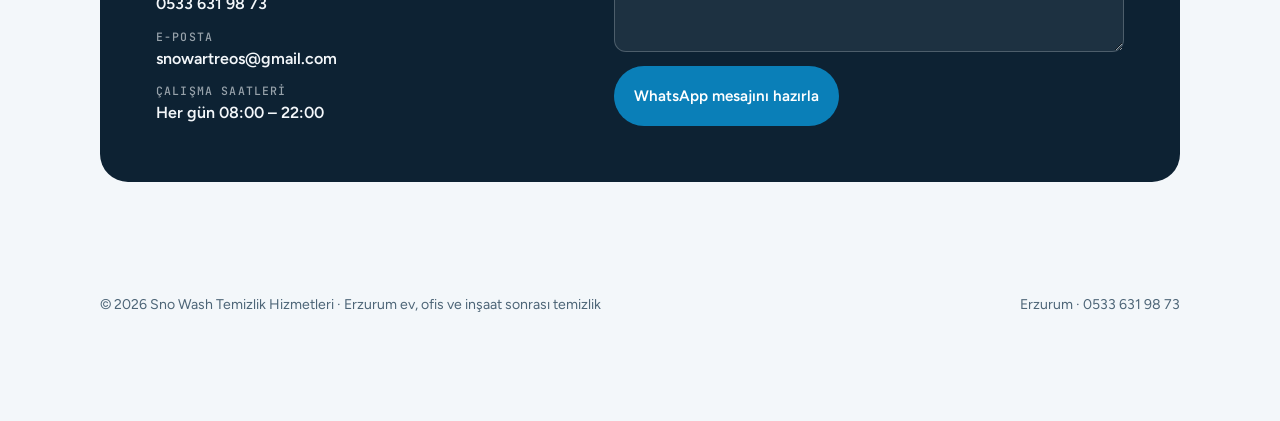
==== commit 8aeaa41e: "Koltuk ve halı yıkama hizmetini kaldır Co-Authored-By: Claude Opus 5.5 <noreply@anthropic.com>" ====
--- a/index.html
+++ b/index.html
@@ -4,7 +4,7 @@
 <meta charset="utf-8">
 <meta name="viewport" content="width=device-width, initial-scale=1, viewport-fit=cover">
 <title>Sno Wash | Erzurum Temizlik Şirketi – Ev, Ofis, İnşaat Sonrası</title>
-<meta name="description" content="Erzurum'da ev, ofis, inşaat sonrası ve taşınma temizliği, koltuk ve halı yıkama. Ekipman bizden, fiyat önceden belli. Hemen arayın: 0533 631 98 73.">
+<meta name="description" content="Erzurum'da ev, ofis, inşaat sonrası ve taşınma temizliği, cam temizliği. Ekipman bizden, fiyat önceden belli. Hemen arayın: 0533 631 98 73.">
 <meta name="robots" content="index, follow">
 <link rel="canonical" href="https://snowartreos-art.github.io/sno-wash/">
 <meta name="theme-color" content="#0a7fb8">
@@ -15,7 +15,7 @@
 <meta property="og:locale" content="tr_TR">
 <meta property="og:site_name" content="Sno Wash">
 <meta property="og:title" content="Sno Wash | Erzurum Temizlik Şirketi">
-<meta property="og:description" content="Ev, ofis, inşaat sonrası temizlik ve koltuk yıkama. Erzurum genelinde hizmet. 0533 631 98 73">
+<meta property="og:description" content="Ev, ofis, inşaat sonrası ve taşınma temizliği. Erzurum genelinde hizmet. 0533 631 98 73">
 <meta property="og:url" content="https://snowartreos-art.github.io/sno-wash/">
 <meta name="twitter:card" content="summary">
 <script type="application/ld+json">
@@ -24,7 +24,7 @@
   "@type": "LocalBusiness",
   "@id": "https://snowartreos-art.github.io/sno-wash/#isletme",
   "name": "Sno Wash Temizlik Hizmetleri",
-  "description": "Erzurum'da ev, ofis, inşaat sonrası ve taşınma temizliği, koltuk ve halı yıkama, cam temizliği.",
+  "description": "Erzurum'da ev, ofis, inşaat sonrası ve taşınma temizliği, cam ve dış cephe temizliği.",
   "url": "https://snowartreos-art.github.io/sno-wash/",
   "telephone": "+90-533-631-98-73",
   "email": "snowartreos@gmail.com",
@@ -48,7 +48,6 @@
       { "@type": "Offer", "itemOffered": { "@type": "Service", "name": "Ev temizliği" } },
       { "@type": "Offer", "itemOffered": { "@type": "Service", "name": "Ofis temizliği" } },
       { "@type": "Offer", "itemOffered": { "@type": "Service", "name": "İnşaat sonrası temizlik" } },
-      { "@type": "Offer", "itemOffered": { "@type": "Service", "name": "Koltuk ve halı yıkama" } },
       { "@type": "Offer", "itemOffered": { "@type": "Service", "name": "Cam ve dış cephe temizliği" } },
       { "@type": "Offer", "itemOffered": { "@type": "Service", "name": "Taşınma temizliği" } }
     ]
@@ -167,6 +166,7 @@
 .svc p { color: var(--muted); font-size: .95rem; }
 .svc .price { font: 500 .82rem var(--mono); color: var(--ink); margin-top: 6px; }
 @media (max-width: 880px) { .services { grid-template-columns: repeat(2, 1fr); } }
+@media (min-width: 561px) { .svc:first-child { grid-column: span 2; } }
 @media (max-width: 560px) { .services { grid-template-columns: 1fr; } }
 
 .band { background: var(--ice); }
@@ -288,7 +288,6 @@
           <span class="lbl">Ekstralar</span>
           <div class="checks">
             <label><input type="checkbox" id="x-cam" value="750"> Cam silme</label>
-            <label><input type="checkbox" id="x-koltuk" value="1200"> Koltuk yıkama</label>
             <label><input type="checkbox" id="x-firin" value="400"> Fırın içi</label>
           </div>
         </div>
@@ -328,12 +327,6 @@
           <span class="price">m² başına ₺150'den</span>
         </article>
         <article class="svc">
-          <div class="ic"><svg viewBox="0 0 24 24" fill="none" stroke="currentColor" stroke-width="1.8" stroke-linecap="round" stroke-linejoin="round"><path d="M4 12V8a2 2 0 012-2h12a2 2 0 012 2v4"/><path d="M2 12h20v5H2z"/><path d="M5 17v3M19 17v3"/></svg></div>
-          <h3>Koltuk ve halı yıkama</h3>
-          <p>Yerinde ekstraksiyon makinesiyle derin yıkama. Leke ve koku giderme, 4–6 saatte kuruma.</p>
-          <span class="price">Koltuk takımı ₺1.200'den</span>
-        </article>
-        <article class="svc">
           <div class="ic"><svg viewBox="0 0 24 24" fill="none" stroke="currentColor" stroke-width="1.8" stroke-linecap="round" stroke-linejoin="round"><rect x="4" y="3" width="16" height="18" rx="1"/><path d="M12 3v18M4 12h16"/></svg></div>
           <h3>Cam ve dış cephe</h3>
           <p>İç ve dış cam, pencere pervazı, balkon ve vitrin. Yüksek katlar için iple erişim ekibi.</p>
@@ -413,7 +406,7 @@
           <label>Hizmet
             <select id="f-hizmet" name="hizmet">
               <option>Ev temizliği</option><option>Ofis temizliği</option><option>İnşaat sonrası</option>
-              <option>Koltuk ve halı yıkama</option><option>Cam ve dış cephe</option><option>Taşınma temizliği</option>
+              <option>Cam ve dış cephe</option><option>Taşınma temizliği</option>
             </select>
           </label>
           <label>Tercih edilen tarih<input id="f-tarih" name="tarih" type="date"></label>
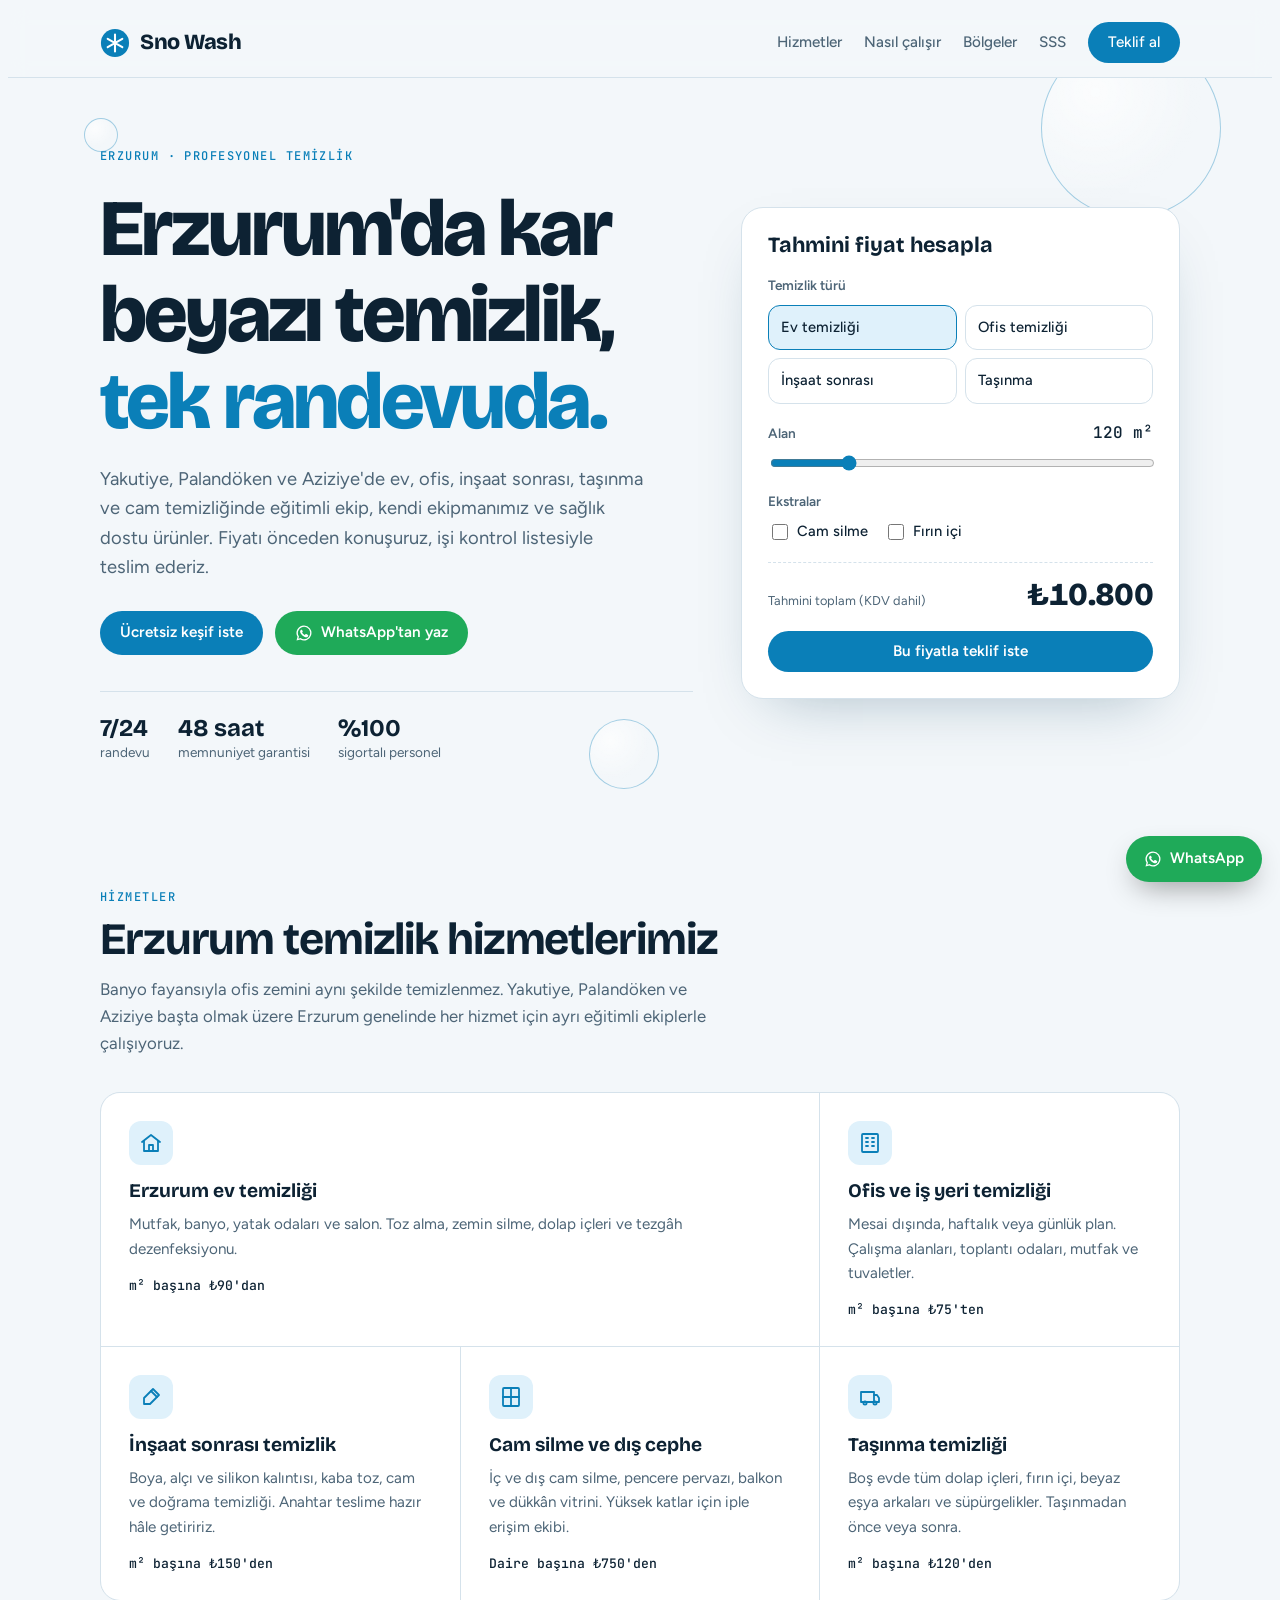
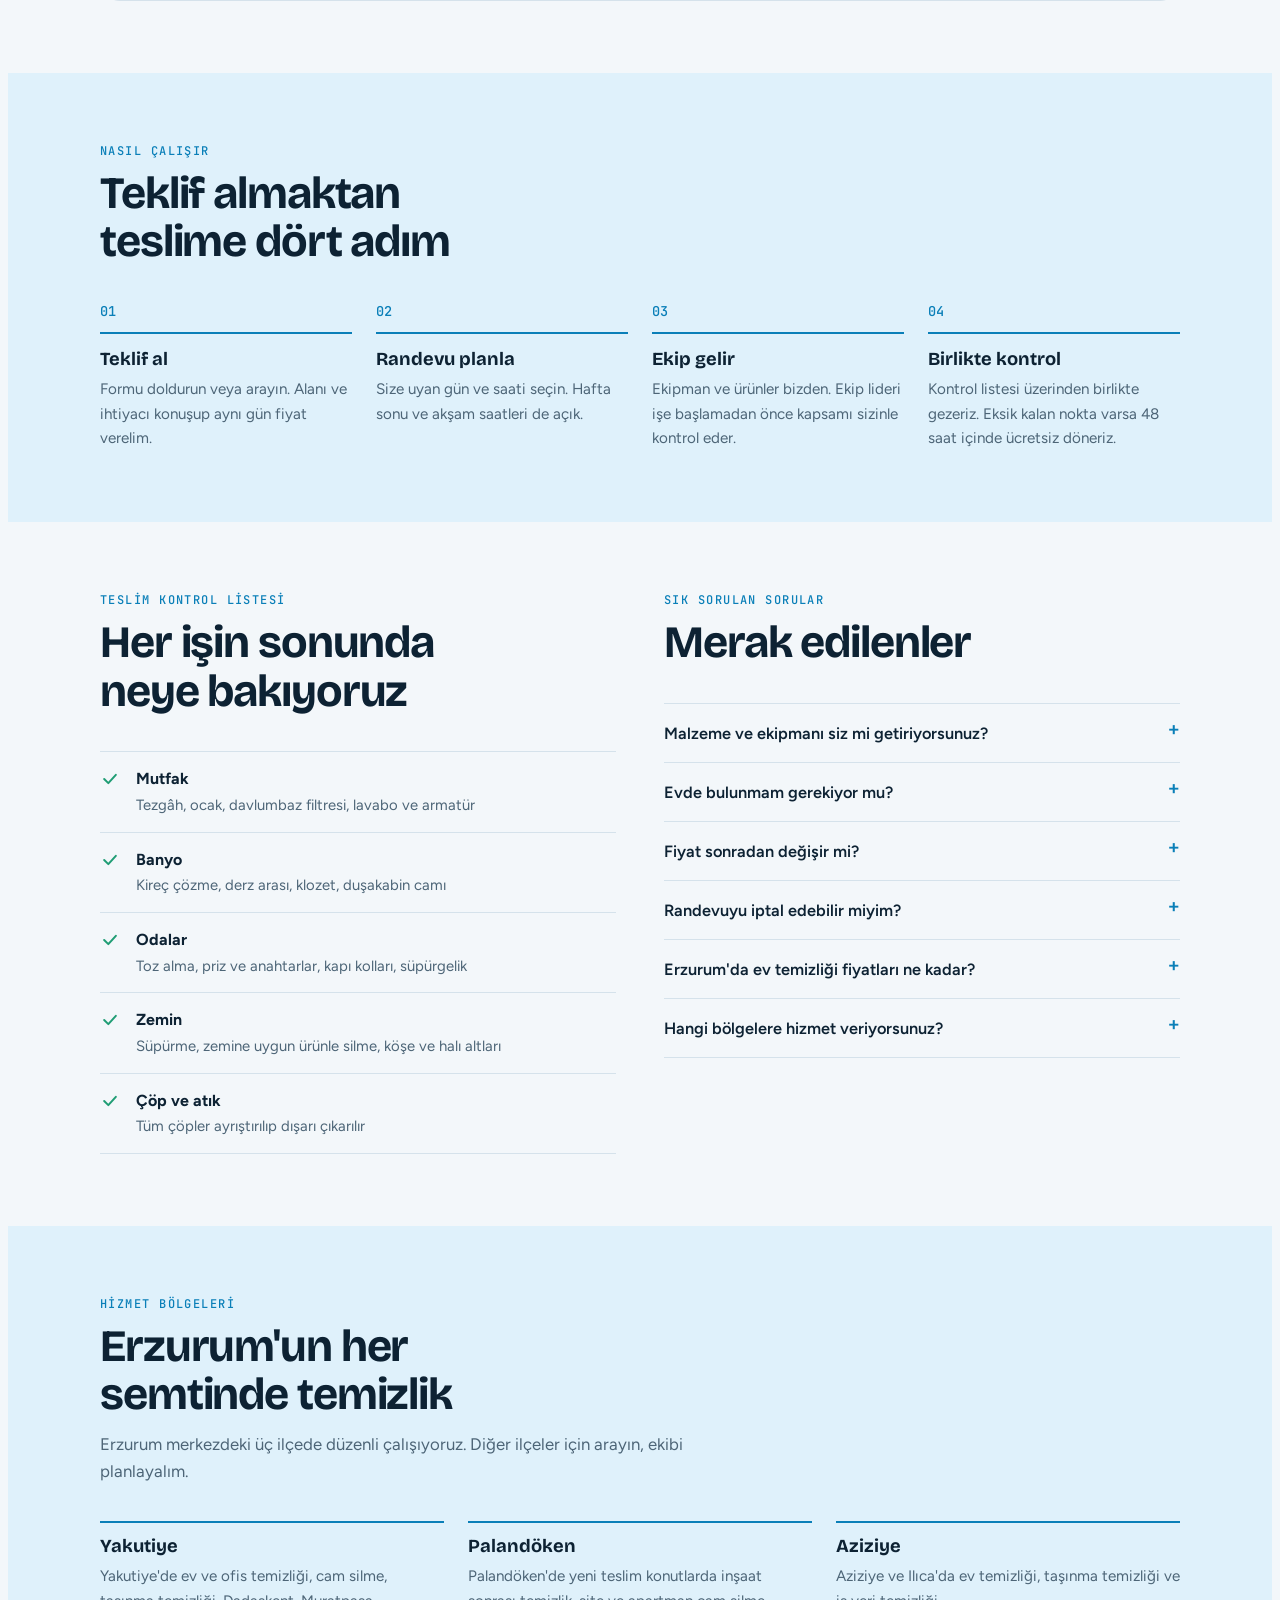
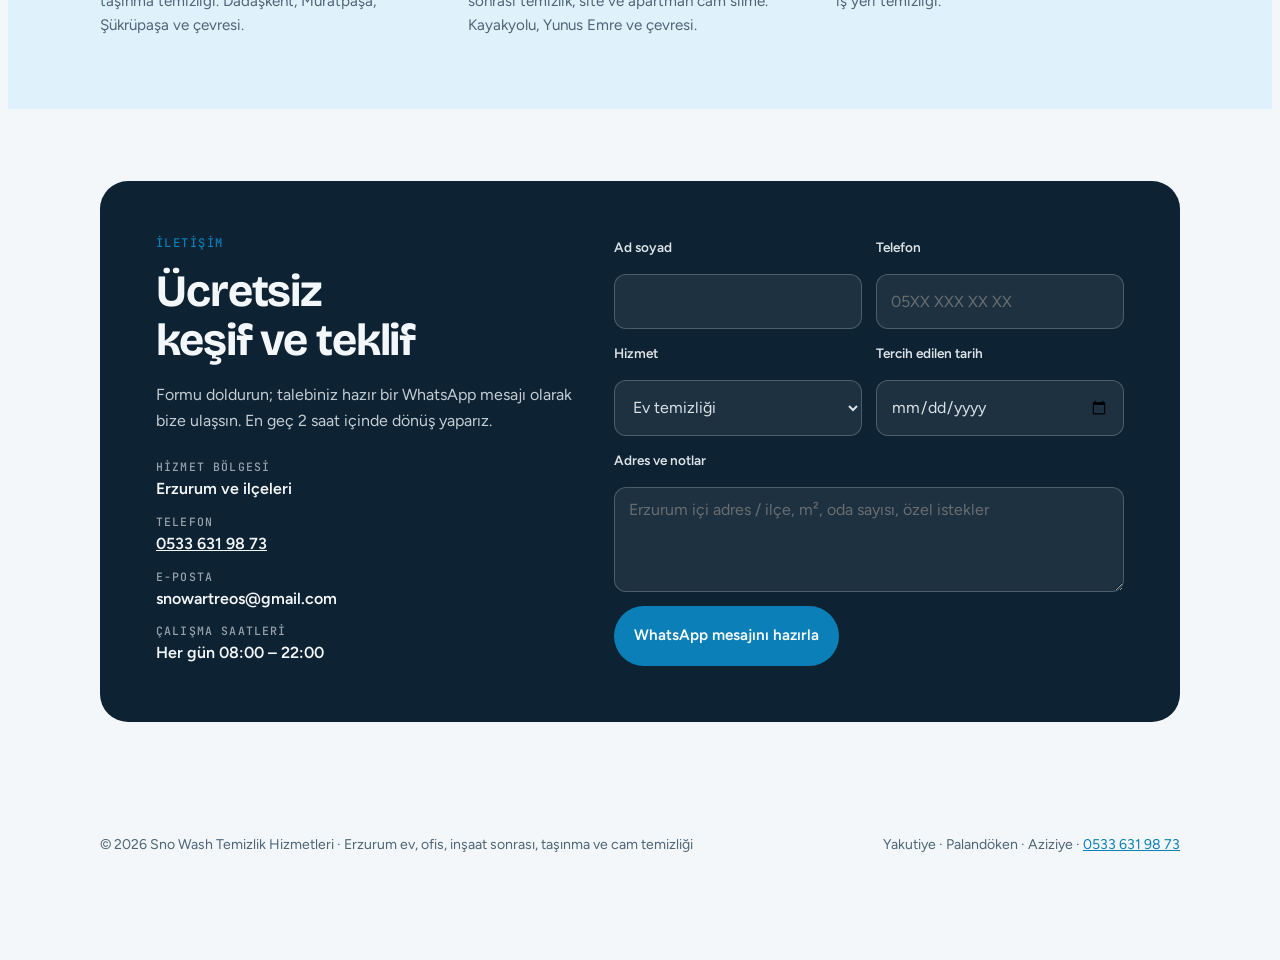
==== commit 06cb4ca7: "snowtemizlik.com alan adını bağla ve Erzurum yerel SEO'sunu güçlendir - CNAME dosyası; canonical, og" ====
--- a/index.html
+++ b/index.html
@@ -3,55 +3,89 @@
 <head>
 <meta charset="utf-8">
 <meta name="viewport" content="width=device-width, initial-scale=1, viewport-fit=cover">
-<title>Sno Wash | Erzurum Temizlik Şirketi – Ev, Ofis, İnşaat Sonrası</title>
-<meta name="description" content="Erzurum'da ev, ofis, inşaat sonrası ve taşınma temizliği, cam temizliği. Ekipman bizden, fiyat önceden belli. Hemen arayın: 0533 631 98 73.">
-<meta name="robots" content="index, follow">
-<link rel="canonical" href="https://snowartreos-art.github.io/sno-wash/">
+<title>Erzurum Temizlik Şirketi | Ev, Ofis, İnşaat Sonrası ve Cam Temizliği – Sno Wash</title>
+<meta name="description" content="Erzurum temizlik şirketi Sno Wash: Yakutiye, Palandöken ve Aziziye'de ev, ofis, inşaat sonrası, taşınma ve cam temizliği. Ekipman bizden, fiyat önceden belli. 0533 631 98 73">
+<meta name="keywords" content="Erzurum temizlik şirketi, Erzurum ev temizliği, Erzurum ofis temizliği, Erzurum inşaat sonrası temizlik, Erzurum cam silme, Erzurum taşınma temizliği, Palandöken temizlik, Yakutiye temizlik, Aziziye temizlik">
+<meta name="robots" content="index, follow, max-image-preview:large">
+<link rel="canonical" href="https://snowtemizlik.com/">
+<link rel="alternate" hreflang="tr-TR" href="https://snowtemizlik.com/">
 <meta name="theme-color" content="#0a7fb8">
 <meta name="geo.region" content="TR-25">
 <meta name="geo.placename" content="Erzurum">
-<link rel="icon" href="favicon.svg" type="image/svg+xml">
+<meta name="geo.position" content="39.9043;41.2679">
+<meta name="ICBM" content="39.9043, 41.2679">
+<link rel="icon" href="/favicon.svg" type="image/svg+xml">
+<link rel="apple-touch-icon" href="/og-image.png">
 <meta property="og:type" content="website">
 <meta property="og:locale" content="tr_TR">
 <meta property="og:site_name" content="Sno Wash">
 <meta property="og:title" content="Sno Wash | Erzurum Temizlik Şirketi">
-<meta property="og:description" content="Ev, ofis, inşaat sonrası ve taşınma temizliği. Erzurum genelinde hizmet. 0533 631 98 73">
-<meta property="og:url" content="https://snowartreos-art.github.io/sno-wash/">
-<meta name="twitter:card" content="summary">
+<meta property="og:description" content="Erzurum'da ev, ofis, inşaat sonrası, taşınma ve cam temizliği. Yakutiye, Palandöken, Aziziye. 0533 631 98 73">
+<meta property="og:url" content="https://snowtemizlik.com/">
+<meta property="og:image" content="https://snowtemizlik.com/og-image.png">
+<meta property="og:image:width" content="1200">
+<meta property="og:image:height" content="630">
+<meta property="og:image:alt" content="Sno Wash – Erzurum temizlik şirketi">
+<meta name="twitter:card" content="summary_large_image">
+<meta name="twitter:title" content="Sno Wash | Erzurum Temizlik Şirketi">
+<meta name="twitter:description" content="Erzurum'da ev, ofis, inşaat sonrası, taşınma ve cam temizliği. 0533 631 98 73">
+<meta name="twitter:image" content="https://snowtemizlik.com/og-image.png">
 <script type="application/ld+json">
 {
   "@context": "https://schema.org",
-  "@type": "LocalBusiness",
-  "@id": "https://snowartreos-art.github.io/sno-wash/#isletme",
-  "name": "Sno Wash Temizlik Hizmetleri",
-  "description": "Erzurum'da ev, ofis, inşaat sonrası ve taşınma temizliği, cam ve dış cephe temizliği.",
-  "url": "https://snowartreos-art.github.io/sno-wash/",
-  "telephone": "+90-533-631-98-73",
-  "email": "snowartreos@gmail.com",
-  "priceRange": "₺₺",
-  "address": { "@type": "PostalAddress", "addressLocality": "Erzurum", "addressRegion": "Erzurum", "addressCountry": "TR" },
-  "areaServed": [
-    { "@type": "City", "name": "Erzurum" },
-    { "@type": "AdministrativeArea", "name": "Yakutiye" },
-    { "@type": "AdministrativeArea", "name": "Palandöken" },
-    { "@type": "AdministrativeArea", "name": "Aziziye" }
-  ],
-  "openingHoursSpecification": [{
-    "@type": "OpeningHoursSpecification",
-    "dayOfWeek": ["Monday","Tuesday","Wednesday","Thursday","Friday","Saturday","Sunday"],
-    "opens": "08:00", "closes": "22:00"
-  }],
-  "hasOfferCatalog": {
-    "@type": "OfferCatalog",
-    "name": "Temizlik hizmetleri",
-    "itemListElement": [
-      { "@type": "Offer", "itemOffered": { "@type": "Service", "name": "Ev temizliği" } },
-      { "@type": "Offer", "itemOffered": { "@type": "Service", "name": "Ofis temizliği" } },
-      { "@type": "Offer", "itemOffered": { "@type": "Service", "name": "İnşaat sonrası temizlik" } },
-      { "@type": "Offer", "itemOffered": { "@type": "Service", "name": "Cam ve dış cephe temizliği" } },
-      { "@type": "Offer", "itemOffered": { "@type": "Service", "name": "Taşınma temizliği" } }
-    ]
-  }
+  "@graph": [
+    {
+      "@type": "WebSite",
+      "@id": "https://snowtemizlik.com/#site",
+      "url": "https://snowtemizlik.com/",
+      "name": "Sno Wash",
+      "alternateName": "Sno Wash Temizlik",
+      "inLanguage": "tr-TR",
+      "publisher": { "@id": "https://snowtemizlik.com/#isletme" }
+    },
+    {
+      "@type": ["LocalBusiness", "ProfessionalService"],
+      "@id": "https://snowtemizlik.com/#isletme",
+      "name": "Sno Wash Temizlik Hizmetleri",
+      "alternateName": "Sno Wash",
+      "description": "Erzurum temizlik şirketi: Yakutiye, Palandöken ve Aziziye başta olmak üzere Erzurum genelinde ev, ofis, inşaat sonrası, taşınma ve cam temizliği.",
+      "url": "https://snowtemizlik.com/",
+      "logo": "https://snowtemizlik.com/favicon.svg",
+      "image": "https://snowtemizlik.com/og-image.png",
+      "telephone": "+90-533-631-98-73",
+      "email": "snowartreos@gmail.com",
+      "priceRange": "₺₺",
+      "currenciesAccepted": "TRY",
+      "address": { "@type": "PostalAddress", "addressLocality": "Erzurum", "addressRegion": "Erzurum", "addressCountry": "TR" },
+      "geo": { "@type": "GeoCoordinates", "latitude": 39.9043, "longitude": 41.2679 },
+      "areaServed": [
+        { "@type": "City", "name": "Erzurum" },
+        { "@type": "AdministrativeArea", "name": "Yakutiye" },
+        { "@type": "AdministrativeArea", "name": "Palandöken" },
+        { "@type": "AdministrativeArea", "name": "Aziziye" },
+        { "@type": "Place", "name": "Ilıca" },
+        { "@type": "Place", "name": "Dadaşkent" }
+      ],
+      "openingHoursSpecification": [{
+        "@type": "OpeningHoursSpecification",
+        "dayOfWeek": ["Monday","Tuesday","Wednesday","Thursday","Friday","Saturday","Sunday"],
+        "opens": "08:00", "closes": "22:00"
+      }],
+      "contactPoint": { "@type": "ContactPoint", "telephone": "+90-533-631-98-73", "contactType": "customer service", "areaServed": "TR", "availableLanguage": "Turkish" },
+      "hasOfferCatalog": {
+        "@type": "OfferCatalog",
+        "name": "Erzurum temizlik hizmetleri",
+        "itemListElement": [
+          { "@type": "Offer", "itemOffered": { "@type": "Service", "name": "Ev temizliği", "areaServed": "Erzurum" }, "priceSpecification": { "@type": "UnitPriceSpecification", "price": 90, "priceCurrency": "TRY", "unitText": "m²" } },
+          { "@type": "Offer", "itemOffered": { "@type": "Service", "name": "Ofis temizliği", "areaServed": "Erzurum" }, "priceSpecification": { "@type": "UnitPriceSpecification", "price": 75, "priceCurrency": "TRY", "unitText": "m²" } },
+          { "@type": "Offer", "itemOffered": { "@type": "Service", "name": "İnşaat sonrası temizlik", "areaServed": "Erzurum" }, "priceSpecification": { "@type": "UnitPriceSpecification", "price": 150, "priceCurrency": "TRY", "unitText": "m²" } },
+          { "@type": "Offer", "itemOffered": { "@type": "Service", "name": "Cam silme ve dış cephe temizliği", "areaServed": "Erzurum" }, "priceSpecification": { "@type": "UnitPriceSpecification", "price": 750, "priceCurrency": "TRY", "unitText": "daire" } },
+          { "@type": "Offer", "itemOffered": { "@type": "Service", "name": "Taşınma temizliği", "areaServed": "Erzurum" }, "priceSpecification": { "@type": "UnitPriceSpecification", "price": 120, "priceCurrency": "TRY", "unitText": "m²" } },
+          { "@type": "Offer", "itemOffered": { "@type": "Service", "name": "Fırın içi temizliği", "areaServed": "Erzurum" }, "priceSpecification": { "@type": "UnitPriceSpecification", "price": 400, "priceCurrency": "TRY", "unitText": "adet" } }
+        ]
+      }
+    }
+  ]
 }
 </script>
 <script type="application/ld+json">
@@ -63,7 +97,8 @@
     { "@type": "Question", "name": "Evde bulunmam gerekiyor mu?", "acceptedAnswer": { "@type": "Answer", "text": "Gerekmiyor. Anahtar teslimi ile çalışabiliriz. İşe başlarken ve bitirirken fotoğraflı bilgi gönderiyoruz." } },
     { "@type": "Question", "name": "Fiyat sonradan değişir mi?", "acceptedAnswer": { "@type": "Answer", "text": "Hayır. Keşifte veya telefonda konuşulan kapsam için verilen fiyat sabittir. Yerinde ek iş istenirse önce onayınızı alırız." } },
     { "@type": "Question", "name": "Randevuyu iptal edebilir miyim?", "acceptedAnswer": { "@type": "Answer", "text": "Randevudan 24 saat öncesine kadar ücretsiz iptal veya tarih değişikliği yapabilirsiniz." } },
-    { "@type": "Question", "name": "Hangi bölgelere hizmet veriyorsunuz?", "acceptedAnswer": { "@type": "Answer", "text": "Erzurum genelinde hizmet veriyoruz: Yakutiye, Palandöken, Aziziye ve çevre ilçeler. 0533 631 98 73 numarasından arayabilirsiniz." } }
+    { "@type": "Question", "name": "Erzurum'da ev temizliği fiyatları ne kadar?", "acceptedAnswer": { "@type": "Answer", "text": "Ev temizliği m² başına ₺90'dan başlar; 100 m² bir daire için ortalama ₺9.000 civarındadır. Cam silme ve fırın içi ekstra olarak eklenebilir. Kesin fiyatı sitedeki hesaplayıcıdan görebilir veya arayarak öğrenebilirsiniz." } },
+    { "@type": "Question", "name": "Hangi bölgelere hizmet veriyorsunuz?", "acceptedAnswer": { "@type": "Answer", "text": "Erzurum genelinde hizmet veriyoruz: Yakutiye, Palandöken, Aziziye ve çevre ilçeler. Adresinizi formda belirtin veya 0533 631 98 73 numarasından arayın." } }
   ]
 }
 </script>
@@ -178,6 +213,12 @@
 @media (max-width: 880px) { .steps { grid-template-columns: repeat(2, 1fr); } }
 @media (max-width: 480px) { .steps { grid-template-columns: 1fr; } }
 
+.areas { display: grid; grid-template-columns: repeat(3, 1fr); gap: 24px; }
+.areas div { display: grid; gap: 8px; align-content: start; min-width: 0; padding-top: 14px; border-top: 2px solid var(--accent); }
+.areas h3 { font-size: 1.15rem; }
+.areas p { color: var(--muted); font-size: .95rem; }
+@media (max-width: 760px) { .areas { grid-template-columns: 1fr; } }
+
 .two { display: grid; grid-template-columns: 1fr 1fr; gap: 48px; align-items: start; }
 @media (max-width: 880px) { .two { grid-template-columns: 1fr; } }
 .checklist { display: grid; gap: 0; list-style: none; padding: 0; margin: 0; border-top: 1px solid var(--line); }
@@ -242,6 +283,7 @@
     <nav class="links" aria-label="Ana menü">
       <a href="#hizmetler">Hizmetler</a>
       <a href="#surec">Nasıl çalışır</a>
+      <a href="#bolgeler">Bölgeler</a>
       <a href="#sss">SSS</a>
       <a class="btn btn-primary" href="#iletisim">Teklif al</a>
     </nav>
@@ -257,7 +299,7 @@
       <div>
         <span class="eyebrow">Erzurum · Profesyonel temizlik</span>
         <h1>Erzurum'da kar beyazı temizlik, <em>tek randevuda.</em></h1>
-        <p class="lead">Erzurum'da ev, ofis ve inşaat sonrası temizlikte eğitimli ekip, kendi ekipmanımız ve sağlık dostu ürünler. Fiyatı önceden konuşuruz, işi kontrol listesiyle teslim ederiz.</p>
+        <p class="lead">Yakutiye, Palandöken ve Aziziye'de ev, ofis, inşaat sonrası, taşınma ve cam temizliğinde eğitimli ekip, kendi ekipmanımız ve sağlık dostu ürünler. Fiyatı önceden konuşuruz, işi kontrol listesiyle teslim ederiz.</p>
         <div class="ctas">
           <a class="btn btn-primary" href="#iletisim">Ücretsiz keşif iste</a>
           <a class="btn btn-wa" href="https://wa.me/905336319873?text=Merhaba%20Sno%20Wash%2C%20temizlik%20hizmeti%20i%C3%A7in%20bilgi%20almak%20istiyorum." target="_blank" rel="noopener"><svg viewBox="0 0 24 24" fill="currentColor" aria-hidden="true"><path d="M12 2a10 10 0 00-8.6 15.1L2 22l5-1.3A10 10 0 1012 2zm0 18.2a8.2 8.2 0 01-4.2-1.2l-.3-.2-3 .8.8-2.9-.2-.3A8.2 8.2 0 1112 20.2zm4.5-6.1c-.2-.1-1.5-.7-1.7-.8-.2-.1-.4-.1-.6.1l-.8 1c-.1.2-.3.2-.5.1a6.7 6.7 0 01-3.3-2.9c-.2-.4.2-.4.7-1.3.1-.2 0-.3 0-.4l-.8-1.8c-.2-.5-.4-.4-.6-.4h-.5a1 1 0 00-.7.3 3 3 0 00-.9 2.2 5.2 5.2 0 001.1 2.7 11.8 11.8 0 004.5 4c1.7.7 2.3.8 3.2.6a2.7 2.7 0 001.8-1.3 2.2 2.2 0 00.2-1.3c-.1-.1-.3-.2-.5-.3z"/></svg>WhatsApp'tan yaz</a>
@@ -305,37 +347,37 @@
       <div class="sec-head">
         <span class="eyebrow">Hizmetler</span>
         <h2>Erzurum temizlik hizmetlerimiz</h2>
-        <p>Banyo fayansıyla ofis halısı aynı şekilde temizlenmez. Yakutiye, Palandöken ve Aziziye başta olmak üzere Erzurum genelinde her hizmet için ayrı eğitimli ekiplerle çalışıyoruz.</p>
+        <p>Banyo fayansıyla ofis zemini aynı şekilde temizlenmez. Yakutiye, Palandöken ve Aziziye başta olmak üzere Erzurum genelinde her hizmet için ayrı eğitimli ekiplerle çalışıyoruz.</p>
       </div>
       <div class="services">
         <article class="svc">
           <div class="ic"><svg viewBox="0 0 24 24" fill="none" stroke="currentColor" stroke-width="1.8" stroke-linecap="round" stroke-linejoin="round"><path d="M3 11l9-7 9 7"/><path d="M5 10v10h14V10"/><path d="M10 20v-6h4v6"/></svg></div>
-          <h3>Ev temizliği</h3>
+          <h3>Erzurum ev temizliği</h3>
           <p>Mutfak, banyo, yatak odaları ve salon. Toz alma, zemin silme, dolap içleri ve tezgâh dezenfeksiyonu.</p>
           <span class="price">m² başına ₺90'dan</span>
         </article>
         <article class="svc">
           <div class="ic"><svg viewBox="0 0 24 24" fill="none" stroke="currentColor" stroke-width="1.8" stroke-linecap="round" stroke-linejoin="round"><rect x="4" y="3" width="16" height="18" rx="1"/><path d="M8 7h2M14 7h2M8 11h2M14 11h2M8 15h2M14 15h2"/></svg></div>
-          <h3>Ofis temizliği</h3>
+          <h3>Ofis ve iş yeri temizliği</h3>
           <p>Mesai dışında, haftalık veya günlük plan. Çalışma alanları, toplantı odaları, mutfak ve tuvaletler.</p>
           <span class="price">m² başına ₺75'ten</span>
         </article>
         <article class="svc">
           <div class="ic"><svg viewBox="0 0 24 24" fill="none" stroke="currentColor" stroke-width="1.8" stroke-linecap="round" stroke-linejoin="round"><path d="M14 4l6 6-9 9H5v-6z"/><path d="M12 6l6 6"/></svg></div>
-          <h3>İnşaat sonrası</h3>
+          <h3>İnşaat sonrası temizlik</h3>
           <p>Boya, alçı ve silikon kalıntısı, kaba toz, cam ve doğrama temizliği. Anahtar teslime hazır hâle getiririz.</p>
           <span class="price">m² başına ₺150'den</span>
         </article>
         <article class="svc">
           <div class="ic"><svg viewBox="0 0 24 24" fill="none" stroke="currentColor" stroke-width="1.8" stroke-linecap="round" stroke-linejoin="round"><rect x="4" y="3" width="16" height="18" rx="1"/><path d="M12 3v18M4 12h16"/></svg></div>
-          <h3>Cam ve dış cephe</h3>
-          <p>İç ve dış cam, pencere pervazı, balkon ve vitrin. Yüksek katlar için iple erişim ekibi.</p>
+          <h3>Cam silme ve dış cephe</h3>
+          <p>İç ve dış cam silme, pencere pervazı, balkon ve dükkân vitrini. Yüksek katlar için iple erişim ekibi.</p>
           <span class="price">Daire başına ₺750'den</span>
         </article>
         <article class="svc">
           <div class="ic"><svg viewBox="0 0 24 24" fill="none" stroke="currentColor" stroke-width="1.8" stroke-linecap="round" stroke-linejoin="round"><path d="M3 7h13v10H3z"/><path d="M16 10h3l2 3v4h-5"/><circle cx="7" cy="18" r="1.6"/><circle cx="17" cy="18" r="1.6"/></svg></div>
           <h3>Taşınma temizliği</h3>
-          <p>Boş evde tüm dolap içleri, beyaz eşya arkaları ve süpürgelikler. Taşınmadan önce veya sonra.</p>
+          <p>Boş evde tüm dolap içleri, fırın içi, beyaz eşya arkaları ve süpürgelikler. Taşınmadan önce veya sonra.</p>
           <span class="price">m² başına ₺120'den</span>
         </article>
       </div>
@@ -381,7 +423,23 @@
         <details><summary>Evde bulunmam gerekiyor mu?</summary><p>Gerekmiyor. Anahtar teslimi ile çalışabiliriz. İşe başlarken ve bitirirken fotoğraflı bilgi gönderiyoruz.</p></details>
         <details><summary>Fiyat sonradan değişir mi?</summary><p>Hayır. Keşifte veya telefonda konuşulan kapsam için verilen fiyat sabittir. Yerinde ek iş istenirse önce onayınızı alırız.</p></details>
         <details><summary>Randevuyu iptal edebilir miyim?</summary><p>Randevudan 24 saat öncesine kadar ücretsiz iptal veya tarih değişikliği yapabilirsiniz.</p></details>
+        <details><summary>Erzurum'da ev temizliği fiyatları ne kadar?</summary><p>Ev temizliği m² başına ₺90'dan başlar; 100 m² bir daire için ortalama ₺9.000 civarındadır. Cam silme ve fırın içi ekstra olarak eklenebilir. Kesin fiyatı yukarıdaki hesaplayıcıdan görebilir veya arayarak öğrenebilirsiniz.</p></details>
         <details><summary>Hangi bölgelere hizmet veriyorsunuz?</summary><p>Erzurum genelinde hizmet veriyoruz: Yakutiye, Palandöken, Aziziye ve çevre ilçeler. Adresinizi formda belirtin veya 0533 631 98 73 numarasından arayın.</p></details>
+      </div>
+    </div>
+  </section>
+
+  <section class="block band" id="bolgeler">
+    <div class="wrap">
+      <div class="sec-head">
+        <span class="eyebrow">Hizmet bölgeleri</span>
+        <h2>Erzurum'un her semtinde temizlik</h2>
+        <p>Erzurum merkezdeki üç ilçede düzenli çalışıyoruz. Diğer ilçeler için arayın, ekibi planlayalım.</p>
+      </div>
+      <div class="areas">
+        <div><h3>Yakutiye</h3><p>Yakutiye'de ev ve ofis temizliği, cam silme, taşınma temizliği. Dadaşkent, Muratpaşa, Şükrüpaşa ve çevresi.</p></div>
+        <div><h3>Palandöken</h3><p>Palandöken'de yeni teslim konutlarda inşaat sonrası temizlik, site ve apartman cam silme. Kayakyolu, Yunus Emre ve çevresi.</p></div>
+        <div><h3>Aziziye</h3><p>Aziziye ve Ilıca'da ev temizliği, taşınma temizliği ve iş yeri temizliği.</p></div>
       </div>
     </div>
   </section>
@@ -395,7 +453,7 @@
           <p>Formu doldurun; talebiniz hazır bir WhatsApp mesajı olarak bize ulaşsın. En geç 2 saat içinde dönüş yaparız.</p>
           <dl>
             <div><dt>Hizmet bölgesi</dt><dd>Erzurum ve ilçeleri</dd></div>
-            <div><dt>Telefon</dt><dd>0533 631 98 73</dd></div>
+            <div><dt>Telefon</dt><dd><a href="tel:+905336319873" style="color:inherit">0533 631 98 73</a></dd></div>
             <div><dt>E-posta</dt><dd>snowartreos@gmail.com</dd></div>
             <div><dt>Çalışma saatleri</dt><dd>Her gün 08:00 – 22:00</dd></div>
           </dl>
@@ -406,7 +464,7 @@
           <label>Hizmet
             <select id="f-hizmet" name="hizmet">
               <option>Ev temizliği</option><option>Ofis temizliği</option><option>İnşaat sonrası</option>
-              <option>Cam ve dış cephe</option><option>Taşınma temizliği</option>
+              <option>Cam silme ve dış cephe</option><option>Taşınma temizliği</option>
             </select>
           </label>
           <label>Tercih edilen tarih<input id="f-tarih" name="tarih" type="date"></label>
@@ -423,8 +481,8 @@
 
 <footer>
   <div class="wrap">
-    <span>© 2026 Sno Wash Temizlik Hizmetleri · Erzurum ev, ofis ve inşaat sonrası temizlik</span>
-    <span>Erzurum · 0533 631 98 73</span>
+    <span>© 2026 Sno Wash Temizlik Hizmetleri · Erzurum ev, ofis, inşaat sonrası, taşınma ve cam temizliği</span>
+    <span>Yakutiye · Palandöken · Aziziye · <a href="tel:+905336319873">0533 631 98 73</a></span>
   </div>
 </footer>
 
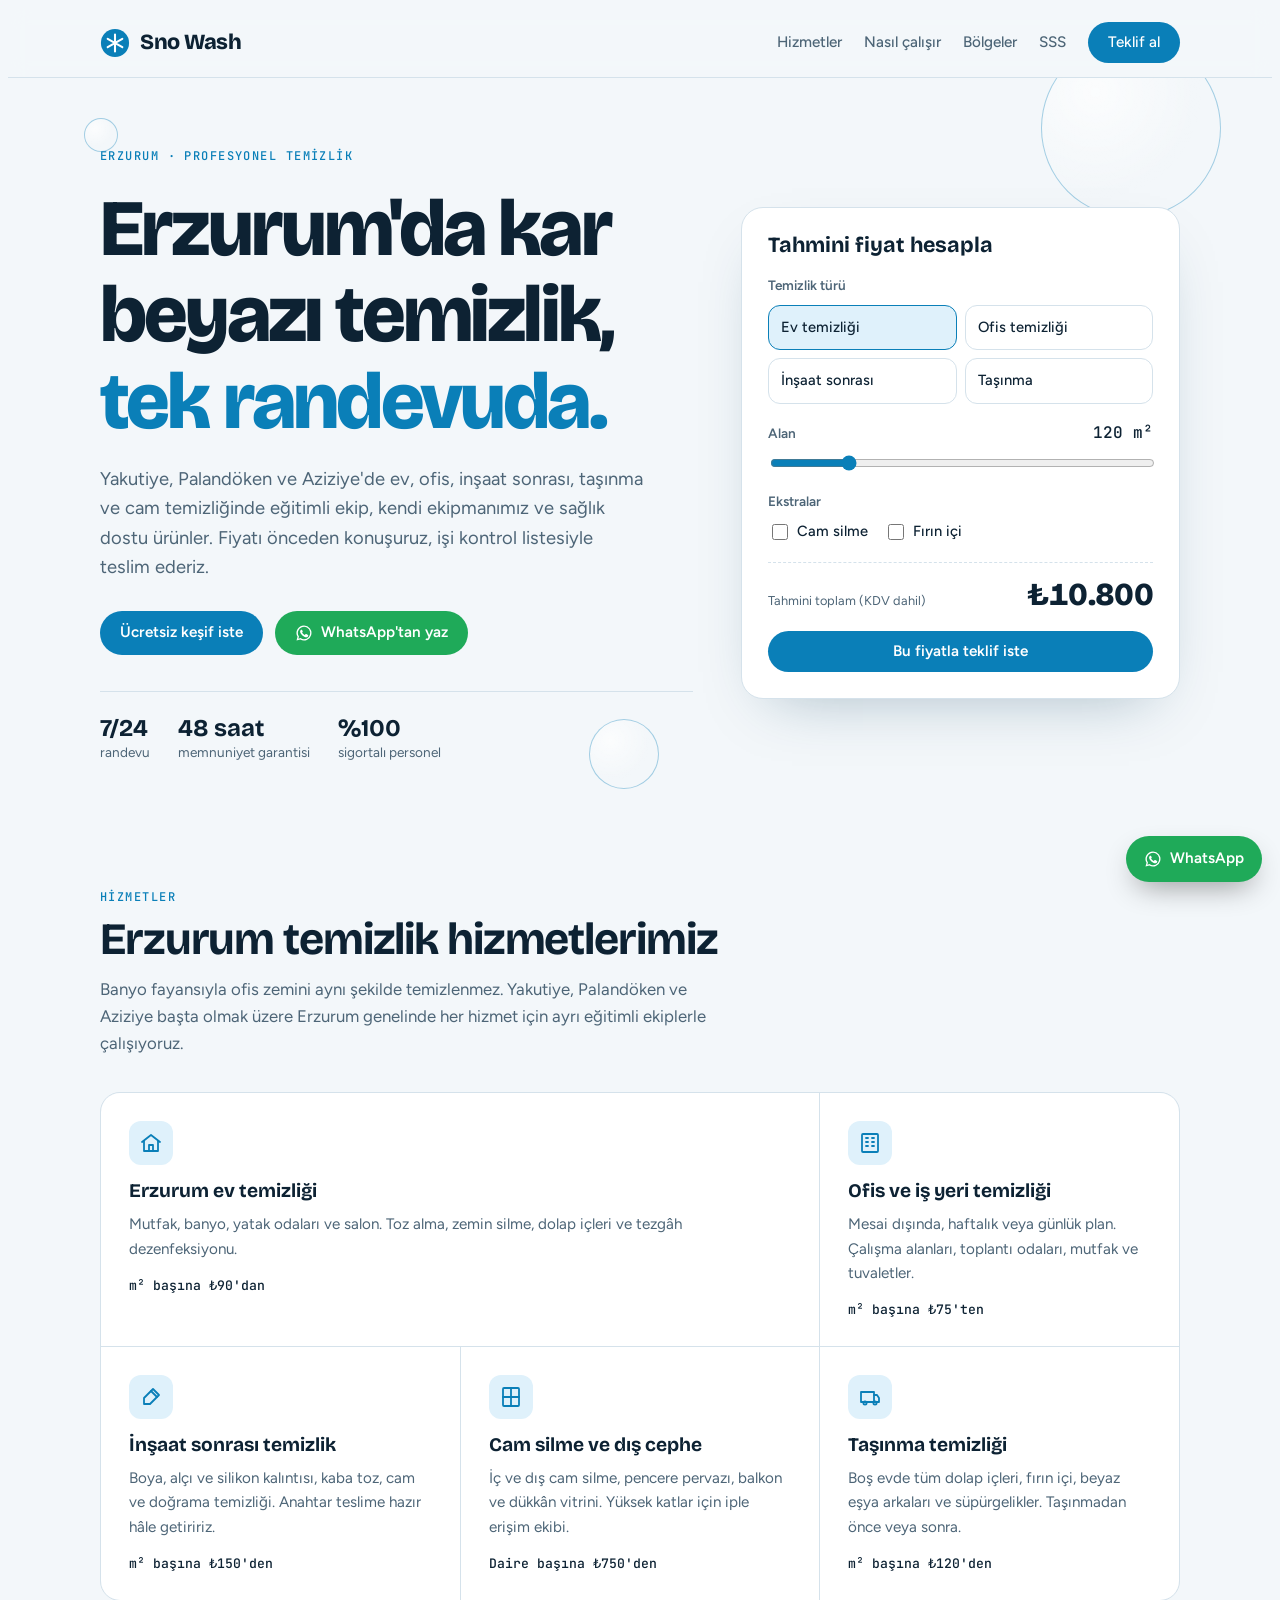
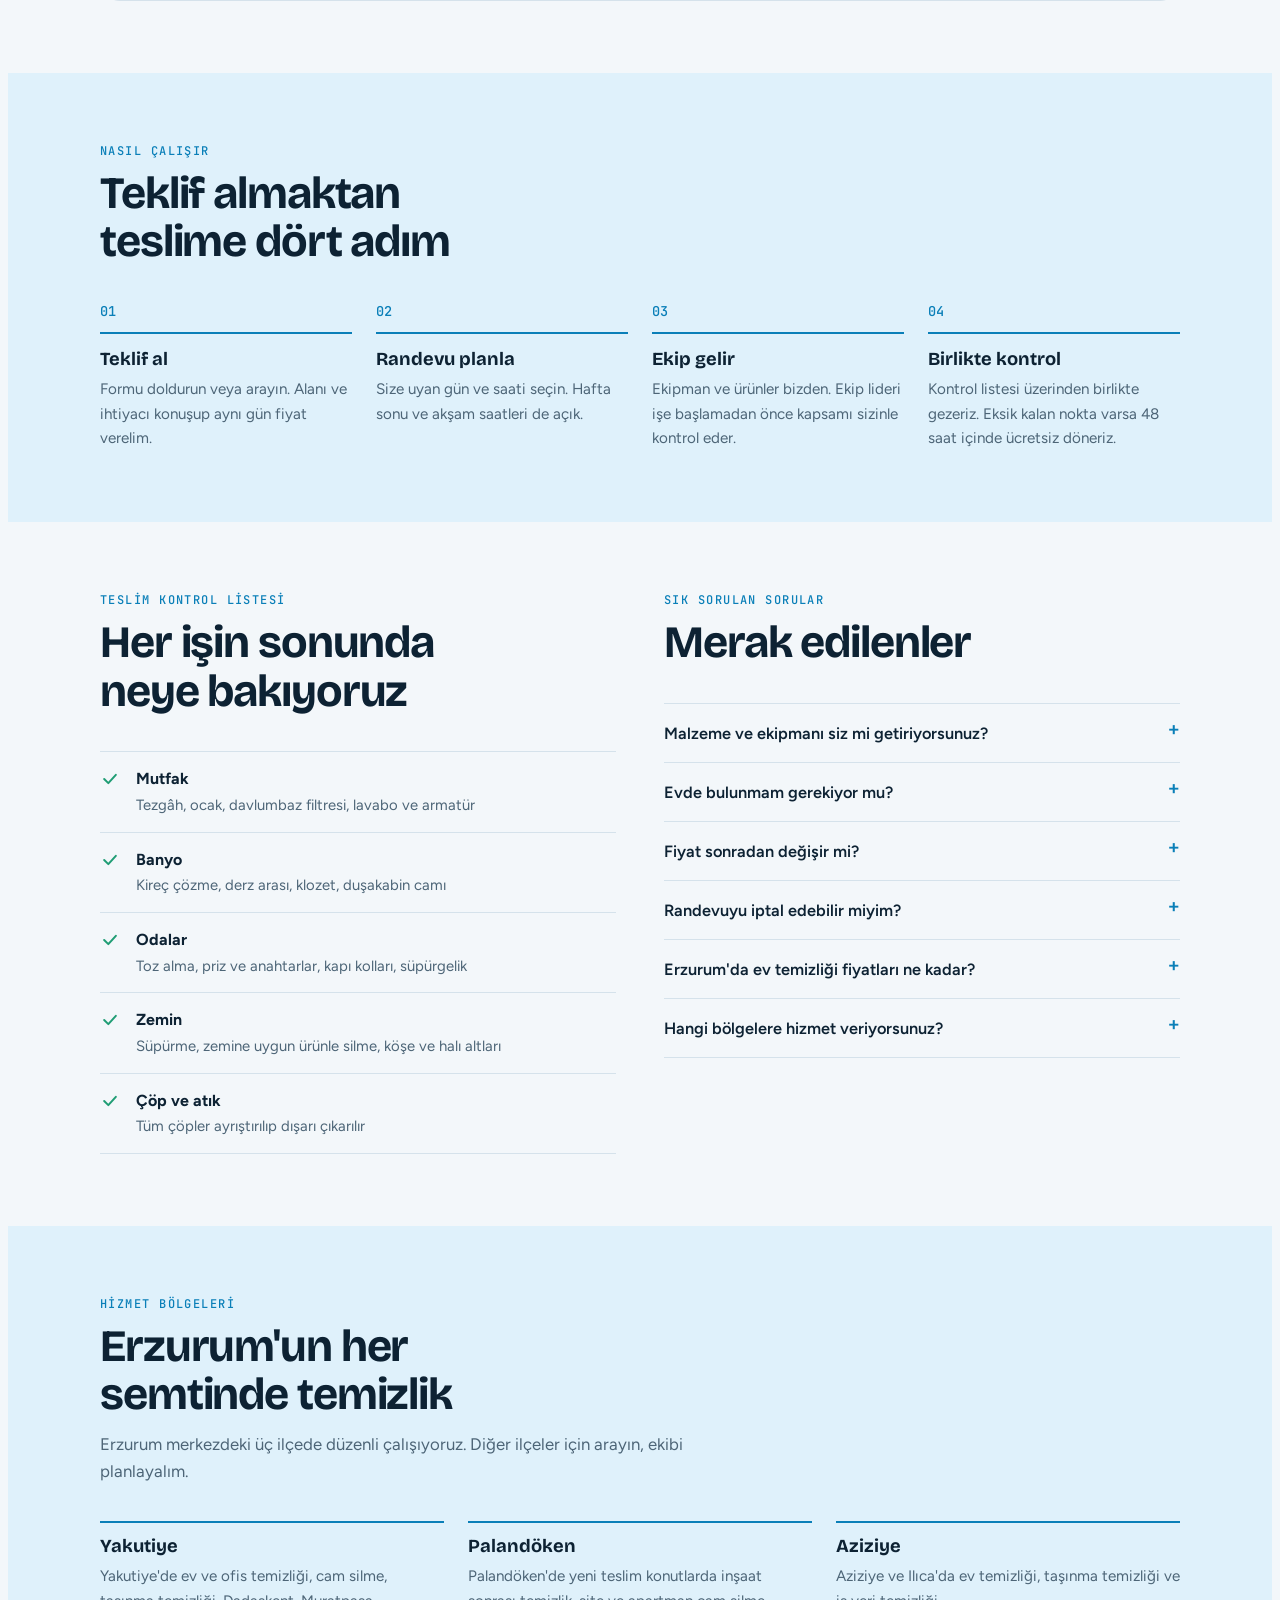
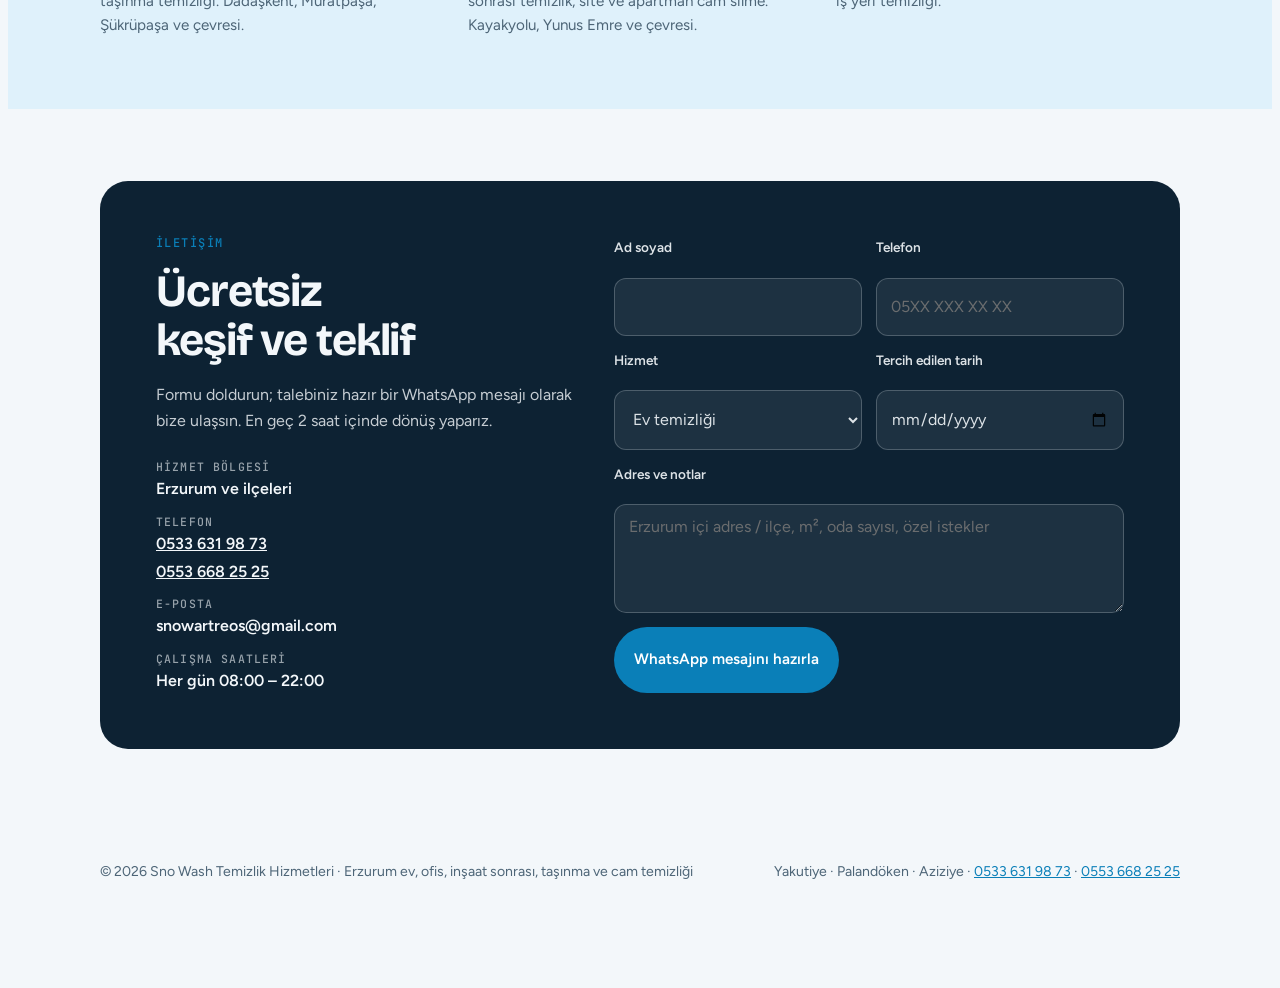
==== commit 9aa16386: "İkinci telefon numarası ekle: 0553 668 25 25 Co-Authored-By: Claude Opus 5.5 <noreply@anthropic.com>" ====
--- a/index.html
+++ b/index.html
@@ -71,7 +71,10 @@
         "dayOfWeek": ["Monday","Tuesday","Wednesday","Thursday","Friday","Saturday","Sunday"],
         "opens": "08:00", "closes": "22:00"
       }],
-      "contactPoint": { "@type": "ContactPoint", "telephone": "+90-533-631-98-73", "contactType": "customer service", "areaServed": "TR", "availableLanguage": "Turkish" },
+      "contactPoint": [
+        { "@type": "ContactPoint", "telephone": "+90-533-631-98-73", "contactType": "customer service", "areaServed": "TR", "availableLanguage": "Turkish" },
+        { "@type": "ContactPoint", "telephone": "+90-553-668-25-25", "contactType": "customer service", "areaServed": "TR", "availableLanguage": "Turkish" }
+      ],
       "hasOfferCatalog": {
         "@type": "OfferCatalog",
         "name": "Erzurum temizlik hizmetleri",
@@ -424,7 +427,7 @@
         <details><summary>Fiyat sonradan değişir mi?</summary><p>Hayır. Keşifte veya telefonda konuşulan kapsam için verilen fiyat sabittir. Yerinde ek iş istenirse önce onayınızı alırız.</p></details>
         <details><summary>Randevuyu iptal edebilir miyim?</summary><p>Randevudan 24 saat öncesine kadar ücretsiz iptal veya tarih değişikliği yapabilirsiniz.</p></details>
         <details><summary>Erzurum'da ev temizliği fiyatları ne kadar?</summary><p>Ev temizliği m² başına ₺90'dan başlar; 100 m² bir daire için ortalama ₺9.000 civarındadır. Cam silme ve fırın içi ekstra olarak eklenebilir. Kesin fiyatı yukarıdaki hesaplayıcıdan görebilir veya arayarak öğrenebilirsiniz.</p></details>
-        <details><summary>Hangi bölgelere hizmet veriyorsunuz?</summary><p>Erzurum genelinde hizmet veriyoruz: Yakutiye, Palandöken, Aziziye ve çevre ilçeler. Adresinizi formda belirtin veya 0533 631 98 73 numarasından arayın.</p></details>
+        <details><summary>Hangi bölgelere hizmet veriyorsunuz?</summary><p>Erzurum genelinde hizmet veriyoruz: Yakutiye, Palandöken, Aziziye ve çevre ilçeler. Adresinizi formda belirtin veya 0533 631 98 73 ya da 0553 668 25 25 numarasından arayın.</p></details>
       </div>
     </div>
   </section>
@@ -453,7 +456,7 @@
           <p>Formu doldurun; talebiniz hazır bir WhatsApp mesajı olarak bize ulaşsın. En geç 2 saat içinde dönüş yaparız.</p>
           <dl>
             <div><dt>Hizmet bölgesi</dt><dd>Erzurum ve ilçeleri</dd></div>
-            <div><dt>Telefon</dt><dd><a href="tel:+905336319873" style="color:inherit">0533 631 98 73</a></dd></div>
+            <div><dt>Telefon</dt><dd><a href="tel:+905336319873" style="color:inherit">0533 631 98 73</a></dd><dd><a href="tel:+905536682525" style="color:inherit">0553 668 25 25</a></dd></div>
             <div><dt>E-posta</dt><dd>snowartreos@gmail.com</dd></div>
             <div><dt>Çalışma saatleri</dt><dd>Her gün 08:00 – 22:00</dd></div>
           </dl>
@@ -482,7 +485,7 @@
 <footer>
   <div class="wrap">
     <span>© 2026 Sno Wash Temizlik Hizmetleri · Erzurum ev, ofis, inşaat sonrası, taşınma ve cam temizliği</span>
-    <span>Yakutiye · Palandöken · Aziziye · <a href="tel:+905336319873">0533 631 98 73</a></span>
+    <span>Yakutiye · Palandöken · Aziziye · <a href="tel:+905336319873">0533 631 98 73</a> · <a href="tel:+905536682525">0553 668 25 25</a></span>
   </div>
 </footer>
 
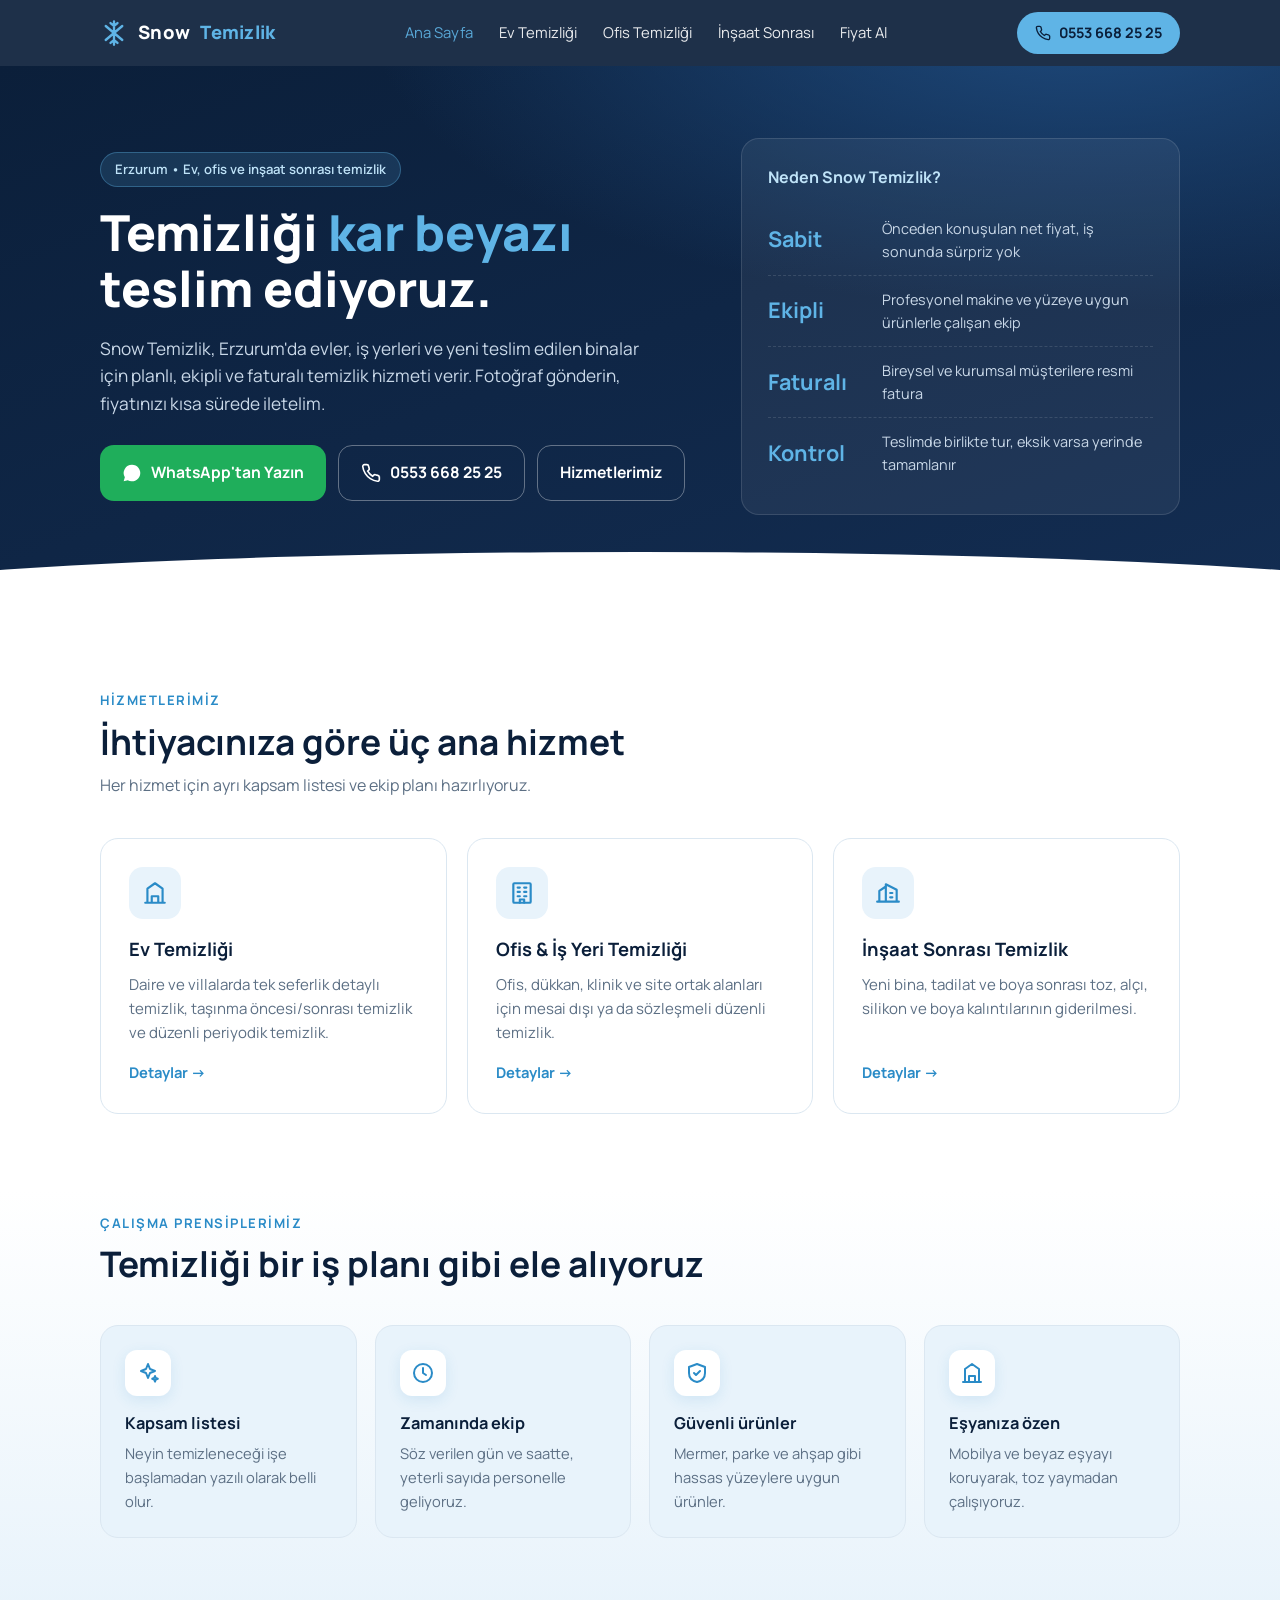
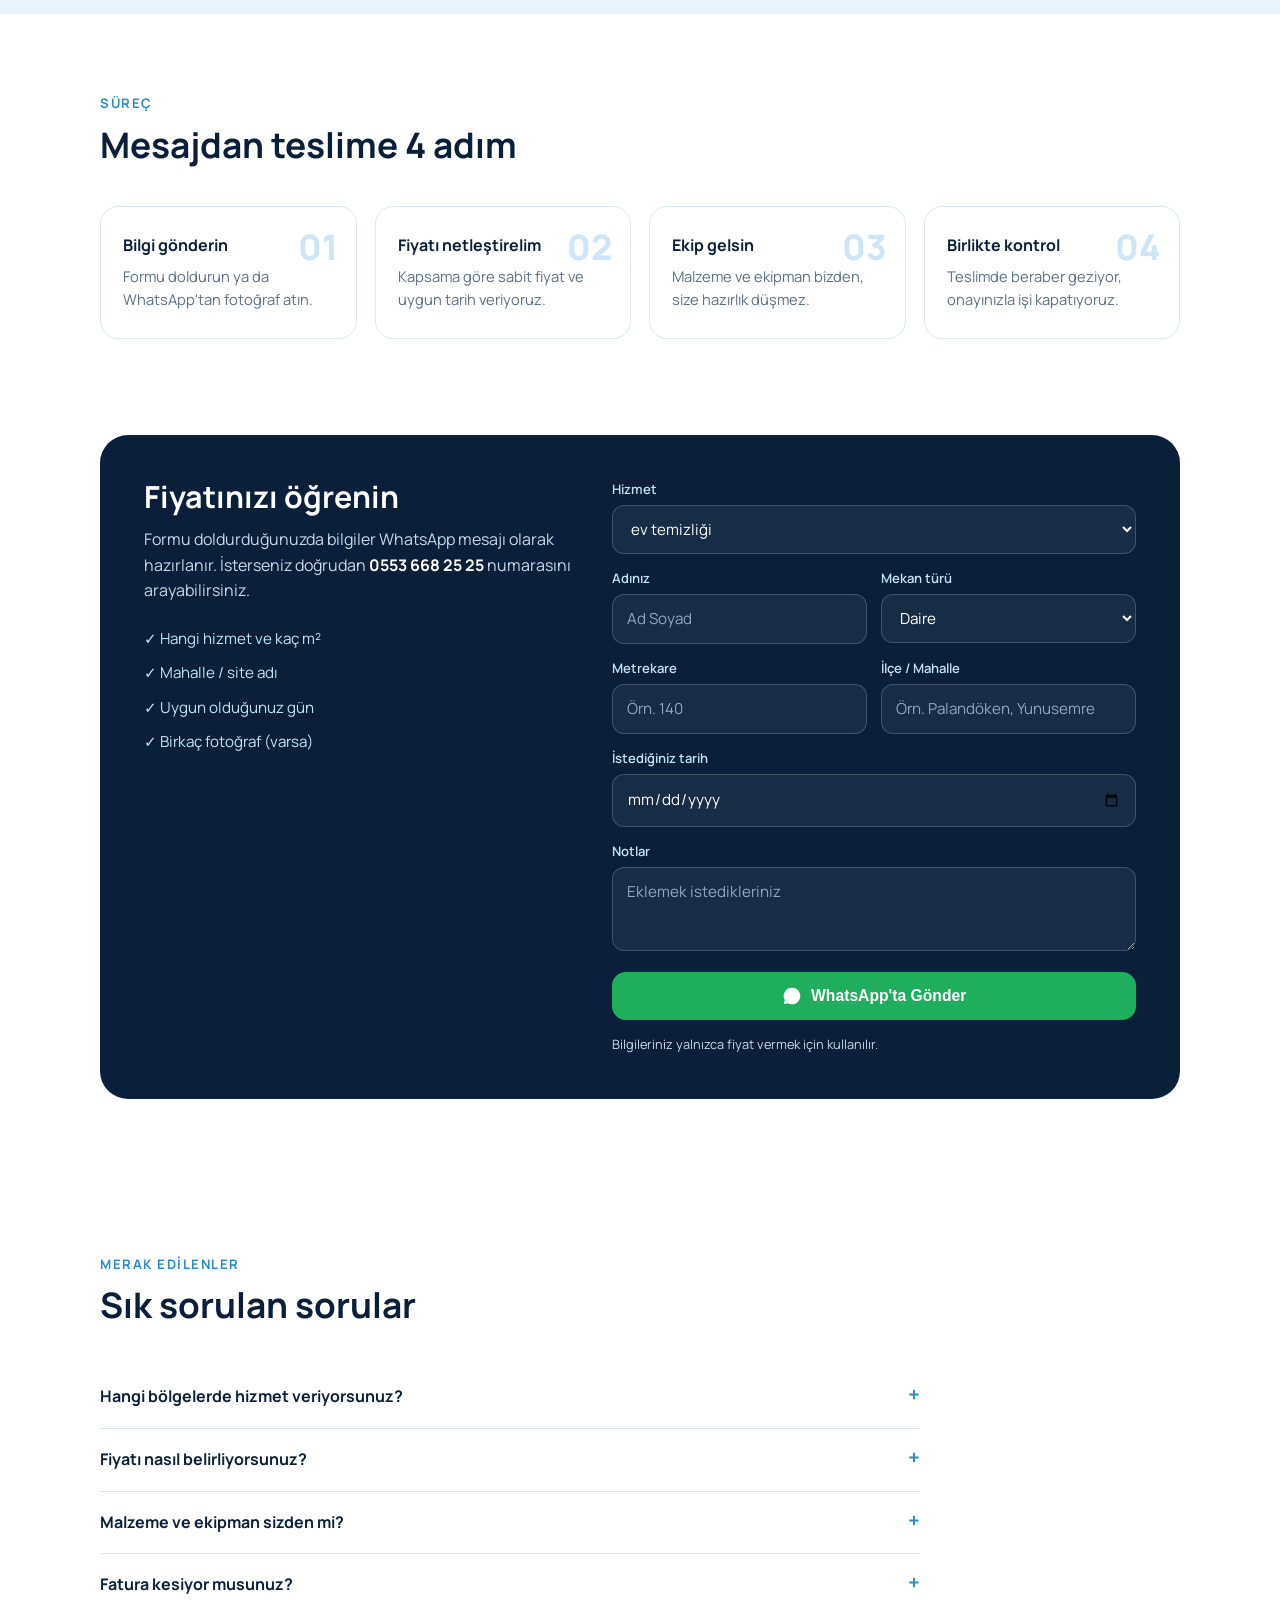
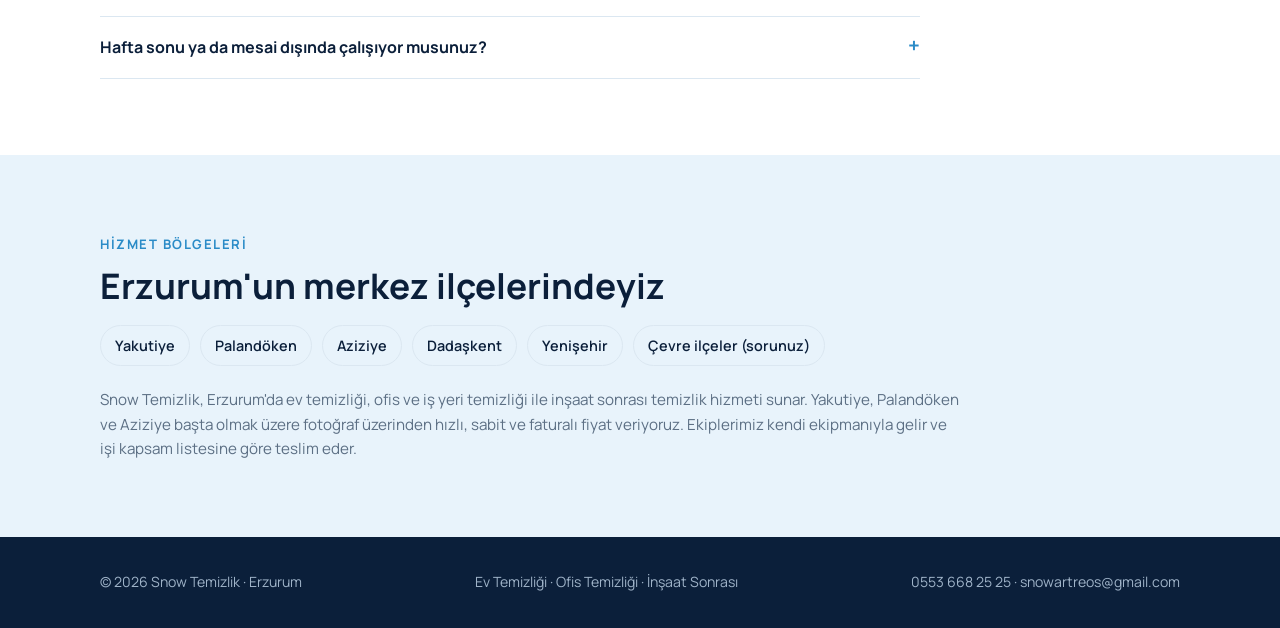
==== commit b087cba8: "Snow Temizlik: yeni çok sayfalı site (ana sayfa, ev, ofis, inşaat sonrası)" ====
--- a/index.html
+++ b/index.html
@@ -2,546 +2,81 @@
 <html lang="tr">
 <head>
 <meta charset="utf-8">
-<meta name="viewport" content="width=device-width, initial-scale=1, viewport-fit=cover">
-<title>Erzurum Temizlik Şirketi | Ev, Ofis, İnşaat Sonrası ve Cam Temizliği – Sno Wash</title>
-<meta name="description" content="Erzurum temizlik şirketi Sno Wash: Yakutiye, Palandöken ve Aziziye'de ev, ofis, inşaat sonrası, taşınma ve cam temizliği. Ekipman bizden, fiyat önceden belli. 0533 631 98 73">
-<meta name="keywords" content="Erzurum temizlik şirketi, Erzurum ev temizliği, Erzurum ofis temizliği, Erzurum inşaat sonrası temizlik, Erzurum cam silme, Erzurum taşınma temizliği, Palandöken temizlik, Yakutiye temizlik, Aziziye temizlik">
-<meta name="robots" content="index, follow, max-image-preview:large">
+<meta name="viewport" content="width=device-width, initial-scale=1">
+<title>Snow Temizlik | Erzurum Ev, Ofis ve İnşaat Sonrası Temizlik</title>
+<meta name="description" content="Erzurum&#x27;da ev temizliği, ofis temizliği ve inşaat sonrası temizlik. Ekipli, faturalı ve sabit fiyatlı hizmet. Hemen arayın: 0553 668 25 25.">
 <link rel="canonical" href="https://snowtemizlik.com/">
-<link rel="alternate" hreflang="tr-TR" href="https://snowtemizlik.com/">
-<meta name="theme-color" content="#0a7fb8">
-<meta name="geo.region" content="TR-25">
-<meta name="geo.placename" content="Erzurum">
-<meta name="geo.position" content="39.9043;41.2679">
-<meta name="ICBM" content="39.9043, 41.2679">
-<link rel="icon" href="/favicon.svg" type="image/svg+xml">
-<link rel="apple-touch-icon" href="/og-image.png">
 <meta property="og:type" content="website">
-<meta property="og:locale" content="tr_TR">
-<meta property="og:site_name" content="Sno Wash">
-<meta property="og:title" content="Sno Wash | Erzurum Temizlik Şirketi">
-<meta property="og:description" content="Erzurum'da ev, ofis, inşaat sonrası, taşınma ve cam temizliği. Yakutiye, Palandöken, Aziziye. 0533 631 98 73">
+<meta property="og:title" content="Snow Temizlik | Erzurum Ev, Ofis ve İnşaat Sonrası Temizlik">
+<meta property="og:description" content="Erzurum&#x27;da ev temizliği, ofis temizliği ve inşaat sonrası temizlik. Ekipli, faturalı ve sabit fiyatlı hizmet. Hemen arayın: 0553 668 25 25.">
 <meta property="og:url" content="https://snowtemizlik.com/">
-<meta property="og:image" content="https://snowtemizlik.com/og-image.png">
-<meta property="og:image:width" content="1200">
-<meta property="og:image:height" content="630">
-<meta property="og:image:alt" content="Sno Wash – Erzurum temizlik şirketi">
-<meta name="twitter:card" content="summary_large_image">
-<meta name="twitter:title" content="Sno Wash | Erzurum Temizlik Şirketi">
-<meta name="twitter:description" content="Erzurum'da ev, ofis, inşaat sonrası, taşınma ve cam temizliği. 0533 631 98 73">
-<meta name="twitter:image" content="https://snowtemizlik.com/og-image.png">
-<script type="application/ld+json">
-{
-  "@context": "https://schema.org",
-  "@graph": [
-    {
-      "@type": "WebSite",
-      "@id": "https://snowtemizlik.com/#site",
-      "url": "https://snowtemizlik.com/",
-      "name": "Sno Wash",
-      "alternateName": "Sno Wash Temizlik",
-      "inLanguage": "tr-TR",
-      "publisher": { "@id": "https://snowtemizlik.com/#isletme" }
-    },
-    {
-      "@type": ["LocalBusiness", "ProfessionalService"],
-      "@id": "https://snowtemizlik.com/#isletme",
-      "name": "Sno Wash Temizlik Hizmetleri",
-      "alternateName": "Sno Wash",
-      "description": "Erzurum temizlik şirketi: Yakutiye, Palandöken ve Aziziye başta olmak üzere Erzurum genelinde ev, ofis, inşaat sonrası, taşınma ve cam temizliği.",
-      "url": "https://snowtemizlik.com/",
-      "logo": "https://snowtemizlik.com/favicon.svg",
-      "image": "https://snowtemizlik.com/og-image.png",
-      "telephone": "+90-533-631-98-73",
-      "email": "snowartreos@gmail.com",
-      "priceRange": "₺₺",
-      "currenciesAccepted": "TRY",
-      "address": { "@type": "PostalAddress", "addressLocality": "Erzurum", "addressRegion": "Erzurum", "addressCountry": "TR" },
-      "geo": { "@type": "GeoCoordinates", "latitude": 39.9043, "longitude": 41.2679 },
-      "areaServed": [
-        { "@type": "City", "name": "Erzurum" },
-        { "@type": "AdministrativeArea", "name": "Yakutiye" },
-        { "@type": "AdministrativeArea", "name": "Palandöken" },
-        { "@type": "AdministrativeArea", "name": "Aziziye" },
-        { "@type": "Place", "name": "Ilıca" },
-        { "@type": "Place", "name": "Dadaşkent" }
-      ],
-      "openingHoursSpecification": [{
-        "@type": "OpeningHoursSpecification",
-        "dayOfWeek": ["Monday","Tuesday","Wednesday","Thursday","Friday","Saturday","Sunday"],
-        "opens": "08:00", "closes": "22:00"
-      }],
-      "contactPoint": [
-        { "@type": "ContactPoint", "telephone": "+90-533-631-98-73", "contactType": "customer service", "areaServed": "TR", "availableLanguage": "Turkish" },
-        { "@type": "ContactPoint", "telephone": "+90-553-668-25-25", "contactType": "customer service", "areaServed": "TR", "availableLanguage": "Turkish" }
-      ],
-      "hasOfferCatalog": {
-        "@type": "OfferCatalog",
-        "name": "Erzurum temizlik hizmetleri",
-        "itemListElement": [
-          { "@type": "Offer", "itemOffered": { "@type": "Service", "name": "Ev temizliği", "areaServed": "Erzurum" }, "priceSpecification": { "@type": "UnitPriceSpecification", "price": 90, "priceCurrency": "TRY", "unitText": "m²" } },
-          { "@type": "Offer", "itemOffered": { "@type": "Service", "name": "Ofis temizliği", "areaServed": "Erzurum" }, "priceSpecification": { "@type": "UnitPriceSpecification", "price": 75, "priceCurrency": "TRY", "unitText": "m²" } },
-          { "@type": "Offer", "itemOffered": { "@type": "Service", "name": "İnşaat sonrası temizlik", "areaServed": "Erzurum" }, "priceSpecification": { "@type": "UnitPriceSpecification", "price": 150, "priceCurrency": "TRY", "unitText": "m²" } },
-          { "@type": "Offer", "itemOffered": { "@type": "Service", "name": "Cam silme ve dış cephe temizliği", "areaServed": "Erzurum" }, "priceSpecification": { "@type": "UnitPriceSpecification", "price": 750, "priceCurrency": "TRY", "unitText": "daire" } },
-          { "@type": "Offer", "itemOffered": { "@type": "Service", "name": "Taşınma temizliği", "areaServed": "Erzurum" }, "priceSpecification": { "@type": "UnitPriceSpecification", "price": 120, "priceCurrency": "TRY", "unitText": "m²" } },
-          { "@type": "Offer", "itemOffered": { "@type": "Service", "name": "Fırın içi temizliği", "areaServed": "Erzurum" }, "priceSpecification": { "@type": "UnitPriceSpecification", "price": 400, "priceCurrency": "TRY", "unitText": "adet" } }
-        ]
-      }
-    }
-  ]
-}
-</script>
-<script type="application/ld+json">
-{
-  "@context": "https://schema.org",
-  "@type": "FAQPage",
-  "mainEntity": [
-    { "@type": "Question", "name": "Malzeme ve ekipmanı siz mi getiriyorsunuz?", "acceptedAnswer": { "@type": "Answer", "text": "Evet. Elektrikli süpürge, buharlı temizleyici, mop sistemleri ve tüm temizlik ürünleri ekibimizle gelir. Kendi ürünlerinizin kullanılmasını isterseniz haber vermeniz yeterli." } },
-    { "@type": "Question", "name": "Evde bulunmam gerekiyor mu?", "acceptedAnswer": { "@type": "Answer", "text": "Gerekmiyor. Anahtar teslimi ile çalışabiliriz. İşe başlarken ve bitirirken fotoğraflı bilgi gönderiyoruz." } },
-    { "@type": "Question", "name": "Fiyat sonradan değişir mi?", "acceptedAnswer": { "@type": "Answer", "text": "Hayır. Keşifte veya telefonda konuşulan kapsam için verilen fiyat sabittir. Yerinde ek iş istenirse önce onayınızı alırız." } },
-    { "@type": "Question", "name": "Randevuyu iptal edebilir miyim?", "acceptedAnswer": { "@type": "Answer", "text": "Randevudan 24 saat öncesine kadar ücretsiz iptal veya tarih değişikliği yapabilirsiniz." } },
-    { "@type": "Question", "name": "Erzurum'da ev temizliği fiyatları ne kadar?", "acceptedAnswer": { "@type": "Answer", "text": "Ev temizliği m² başına ₺90'dan başlar; 100 m² bir daire için ortalama ₺9.000 civarındadır. Cam silme ve fırın içi ekstra olarak eklenebilir. Kesin fiyatı sitedeki hesaplayıcıdan görebilir veya arayarak öğrenebilirsiniz." } },
-    { "@type": "Question", "name": "Hangi bölgelere hizmet veriyorsunuz?", "acceptedAnswer": { "@type": "Answer", "text": "Erzurum genelinde hizmet veriyoruz: Yakutiye, Palandöken, Aziziye ve çevre ilçeler. Adresinizi formda belirtin veya 0533 631 98 73 numarasından arayın." } }
-  ]
-}
-</script>
+<meta name="theme-color" content="#0b1f3a">
+<link rel="icon" href="data:image/svg+xml,%3Csvg xmlns='http://www.w3.org/2000/svg' viewBox='0 0 24 24' fill='none' stroke='%235fb4e6' stroke-width='2.4' stroke-linecap='round'%3E%3Cpath d='M12 2v20M4.9 6l14.2 12M19.1 6 4.9 18'/%3E%3C/svg%3E">
 <link rel="preconnect" href="https://fonts.googleapis.com">
-<link rel="preconnect" href="https://fonts.gstatic.com" crossorigin>
-<link rel="stylesheet" href="https://fonts.googleapis.com/css2?family=Bricolage+Grotesque:opsz,wght@12..96,500;12..96,700;12..96,800&family=Figtree:wght@400;500;600&family=JetBrains+Mono:wght@500&display=swap">
-<style>
-/* Layout: tek sütun akış; hero'da büyük tipografi + yanında canlı fiyat hesaplayıcı, altta hizmet ızgarası, süreç, SSS, iletişim */
-:root {
-  --bg: #f3f7fa;
-  --surface: #ffffff;
-  --ink: #0d2233;
-  --muted: #4d6577;
-  --line: #d5e2eb;
-  --accent: #0a7fb8;
-  --accent-ink: #ffffff;
-  --ice: #dff1fb;
-  --fresh: #1f9d74;
-  --display: "Bricolage Grotesque", "Segoe UI", system-ui, sans-serif;
-  --body: "Figtree", "Segoe UI", system-ui, sans-serif;
-  --mono: "JetBrains Mono", ui-monospace, Consolas, monospace;
-}
-@media (prefers-color-scheme: dark) {
-  :root:not([data-theme="light"]) {
-    --bg: #0a1620; --surface: #10212e; --ink: #e6f1f8; --muted: #93abbd; --line: #1f3546;
-    --accent: #4cb8ec; --accent-ink: #06202e; --ice: #12324a; --fresh: #4fd1a5; color-scheme: dark;
-  }
-}
-:root[data-theme="dark"] {
-  --bg: #0a1620; --surface: #10212e; --ink: #e6f1f8; --muted: #93abbd; --line: #1f3546;
-  --accent: #4cb8ec; --accent-ink: #06202e; --ice: #12324a; --fresh: #4fd1a5; color-scheme: dark;
-}
-* { box-sizing: border-box; }
-body { background: var(--bg); color: var(--ink); font: 400 1rem/1.6 var(--body); }
-.wrap { max-width: 1120px; margin: 0 auto; padding-inline: 20px; }
-h1, h2, h3 { font-family: var(--display); line-height: 1.08; text-wrap: balance; margin: 0; }
-p { margin: 0; }
-a { color: var(--accent); }
-:focus-visible { outline: 3px solid var(--accent); outline-offset: 2px; border-radius: 4px; }
-.eyebrow { font: 500 .75rem/1 var(--mono); letter-spacing: .12em; text-transform: uppercase; color: var(--accent); }
-
-/* Header */
-header.top { position: sticky; top: env(safe-area-inset-top, 0px); z-index: 10; background: color-mix(in srgb, var(--bg) 88%, transparent); backdrop-filter: blur(10px); border-bottom: 1px solid var(--line); }
-header.top .wrap { display: flex; align-items: center; justify-content: space-between; gap: 16px; padding-block: 14px; }
-.logo { display: flex; align-items: center; gap: 10px; font: 800 1.35rem/1 var(--display); color: var(--ink); text-decoration: none; letter-spacing: -.02em; }
-.logo svg { width: 30px; height: 30px; }
-nav.links { display: flex; gap: 22px; align-items: center; }
-nav.links a { color: var(--muted); text-decoration: none; font-weight: 500; font-size: .95rem; }
-nav.links a:hover { color: var(--ink); }
-nav.links a.btn-primary, nav.links a.btn-primary:hover { color: var(--accent-ink); }
-.btn { display: inline-flex; align-items: center; justify-content: center; gap: 8px; border: 0; cursor: pointer; font: 600 .95rem/1 var(--body); padding: 13px 20px; border-radius: 999px; text-decoration: none; transition: transform .15s ease, background .15s ease; }
-.btn-primary { background: var(--accent); color: var(--accent-ink); }
-.btn-primary:hover { transform: translateY(-1px); }
-.btn-ghost { background: transparent; color: var(--ink); border: 1.5px solid var(--line); }
-@media (max-width: 760px) { nav.links a:not(.btn) { display: none; } }
-
-/* Hero */
-.hero .wrap { display: grid; grid-template-columns: 1.15fr .85fr; gap: 48px; align-items: center; padding-block: 64px 56px; }
-.hero h1 { font-size: clamp(2.6rem, 6.4vw, 5rem); font-weight: 800; letter-spacing: -.035em; margin-top: 18px; }
-.hero h1 em { font-style: normal; color: var(--accent); }
-.hero .lead { font-size: 1.15rem; color: var(--muted); max-width: 34rem; margin-top: 20px; }
-.hero .ctas { display: flex; flex-wrap: wrap; gap: 12px; margin-top: 28px; }
-.facts { display: flex; flex-wrap: wrap; gap: 28px; margin-top: 36px; padding-top: 24px; border-top: 1px solid var(--line); }
-.facts div { display: grid; gap: 2px; }
-.facts b { font: 700 1.5rem/1 var(--display); }
-.facts span { font-size: .85rem; color: var(--muted); }
-@media (max-width: 880px) { .hero .wrap { grid-template-columns: 1fr; padding-block: 40px; } }
-
-/* Calculator */
-.calc { background: var(--surface); border: 1px solid var(--line); border-radius: 22px; padding: 26px; display: grid; gap: 18px; box-shadow: 0 24px 60px -30px rgba(10, 60, 90, .35); min-width: 0; }
-.calc h2 { font-size: 1.35rem; }
-.field { display: grid; gap: 8px; }
-.field label, .field .lbl { font-size: .85rem; font-weight: 600; color: var(--muted); }
-.seg { display: grid; grid-template-columns: repeat(2, 1fr); gap: 8px; }
-.seg input { position: absolute; opacity: 0; pointer-events: none; }
-.seg label { border: 1.5px solid var(--line); border-radius: 12px; padding: 10px 12px; cursor: pointer; font-weight: 500; color: var(--ink); font-size: .92rem; }
-.seg input:checked + label { border-color: var(--accent); background: var(--ice); }
-.seg input:focus-visible + label { outline: 3px solid var(--accent); outline-offset: 2px; }
-.range-row { display: flex; justify-content: space-between; align-items: baseline; }
-.range-row output { font: 500 1rem var(--mono); color: var(--ink); }
-input[type="range"] { width: 100%; accent-color: var(--accent); }
-.checks { display: flex; flex-wrap: wrap; gap: 8px 16px; }
-.checks label { display: flex; align-items: center; gap: 6px; font-size: .92rem; color: var(--ink); font-weight: 500; cursor: pointer; }
-.checks input { accent-color: var(--accent); width: 16px; height: 16px; }
-.total { display: flex; align-items: baseline; justify-content: space-between; gap: 12px; padding-top: 16px; border-top: 1px dashed var(--line); }
-.total small { color: var(--muted); font-size: .8rem; }
-.total strong { font: 800 2rem/1 var(--display); font-variant-numeric: tabular-nums; letter-spacing: -.02em; }
-
-/* Sections */
-section.block { padding-block: 72px; }
-.sec-head { display: grid; gap: 12px; max-width: 40rem; margin-bottom: 36px; }
-.sec-head h2 { font-size: clamp(1.9rem, 4vw, 2.8rem); letter-spacing: -.025em; }
-.sec-head p { color: var(--muted); font-size: 1.05rem; }
-
-.services { display: grid; grid-template-columns: repeat(3, 1fr); gap: 1px; background: var(--line); border: 1px solid var(--line); border-radius: 20px; overflow: hidden; }
-.svc { background: var(--surface); padding: 28px; display: grid; gap: 10px; align-content: start; min-width: 0; }
-.svc .ic { width: 44px; height: 44px; border-radius: 12px; background: var(--ice); color: var(--accent); display: grid; place-items: center; }
-.svc .ic svg { width: 24px; height: 24px; }
-.svc h3 { font-size: 1.2rem; margin-top: 6px; }
-.svc p { color: var(--muted); font-size: .95rem; }
-.svc .price { font: 500 .82rem var(--mono); color: var(--ink); margin-top: 6px; }
-@media (max-width: 880px) { .services { grid-template-columns: repeat(2, 1fr); } }
-@media (min-width: 561px) { .svc:first-child { grid-column: span 2; } }
-@media (max-width: 560px) { .services { grid-template-columns: 1fr; } }
-
-.band { background: var(--ice); }
-.steps { display: grid; grid-template-columns: repeat(4, 1fr); gap: 24px; counter-reset: s; list-style: none; padding: 0; margin: 0; }
-.steps li { display: grid; gap: 8px; align-content: start; min-width: 0; }
-.steps li::before { counter-increment: s; content: counter(s, decimal-leading-zero); font: 500 .85rem var(--mono); color: var(--accent); padding-bottom: 12px; border-bottom: 2px solid var(--accent); margin-bottom: 8px; }
-.steps h3 { font-size: 1.15rem; }
-.steps p { color: var(--muted); font-size: .95rem; }
-@media (max-width: 880px) { .steps { grid-template-columns: repeat(2, 1fr); } }
-@media (max-width: 480px) { .steps { grid-template-columns: 1fr; } }
-
-.areas { display: grid; grid-template-columns: repeat(3, 1fr); gap: 24px; }
-.areas div { display: grid; gap: 8px; align-content: start; min-width: 0; padding-top: 14px; border-top: 2px solid var(--accent); }
-.areas h3 { font-size: 1.15rem; }
-.areas p { color: var(--muted); font-size: .95rem; }
-@media (max-width: 760px) { .areas { grid-template-columns: 1fr; } }
-
-.two { display: grid; grid-template-columns: 1fr 1fr; gap: 48px; align-items: start; }
-@media (max-width: 880px) { .two { grid-template-columns: 1fr; } }
-.checklist { display: grid; gap: 0; list-style: none; padding: 0; margin: 0; border-top: 1px solid var(--line); }
-.checklist li { display: grid; grid-template-columns: 26px 1fr; gap: 10px; padding-block: 14px; border-bottom: 1px solid var(--line); }
-.checklist svg { width: 20px; height: 20px; color: var(--fresh); margin-top: 3px; }
-.checklist b { display: block; }
-.checklist span { color: var(--muted); font-size: .93rem; }
-
-details { border-bottom: 1px solid var(--line); padding-block: 16px; }
-details:first-of-type { border-top: 1px solid var(--line); }
-summary { cursor: pointer; font-weight: 600; font-size: 1.02rem; list-style: none; display: flex; justify-content: space-between; gap: 12px; }
-summary::-webkit-details-marker { display: none; }
-summary::after { content: "+"; font: 500 1.2rem/1 var(--mono); color: var(--accent); }
-details[open] summary::after { content: "–"; }
-details p { color: var(--muted); margin-top: 10px; max-width: 60ch; }
-
-/* Contact */
-.contact { background: var(--ink); color: var(--bg); border-radius: 28px; padding: clamp(28px, 5vw, 56px); display: grid; grid-template-columns: .9fr 1.1fr; gap: 40px; }
-.contact h2 { font-size: clamp(1.9rem, 4vw, 2.8rem); letter-spacing: -.025em; }
-.contact .info { display: grid; gap: 18px; align-content: start; min-width: 0; }
-.contact .info p { opacity: .8; }
-.contact dl { display: grid; gap: 12px; margin: 8px 0 0; }
-.contact dt { font: 500 .72rem var(--mono); letter-spacing: .1em; text-transform: uppercase; opacity: .6; }
-.contact dd { margin: 2px 0 0; font-weight: 600; user-select: all; }
-form.quote { display: grid; gap: 14px; grid-template-columns: 1fr 1fr; min-width: 0; }
-form.quote .full { grid-column: 1 / -1; }
-form.quote label { display: grid; gap: 6px; font-size: .85rem; font-weight: 600; opacity: .9; }
-form.quote input, form.quote select, form.quote textarea { font: 400 1rem var(--body); padding: 12px 14px; border-radius: 12px; border: 1px solid color-mix(in srgb, var(--bg) 25%, transparent); background: color-mix(in srgb, var(--bg) 8%, transparent); color: var(--bg); width: 100%; }
-form.quote select option { color: #0d2233; }
-form.quote textarea { min-height: 96px; resize: vertical; }
-form.quote .btn { background: var(--accent); color: var(--accent-ink); justify-self: start; }
-.ok { grid-column: 1 / -1; background: color-mix(in srgb, var(--fresh) 22%, transparent); border: 1px solid var(--fresh); padding: 12px 14px; border-radius: 12px; font-size: .95rem; }
-@media (max-width: 880px) { .contact { grid-template-columns: 1fr; } }
-@media (max-width: 480px) { form.quote { grid-template-columns: 1fr; } }
-
-/* WhatsApp */
-:root { --wa: #1faa59; --wa-ink: #ffffff; }
-.btn-wa { background: var(--wa); color: var(--wa-ink); }
-.btn-wa svg { width: 18px; height: 18px; }
-.wa-float { position: fixed; right: 18px; bottom: calc(18px + env(safe-area-inset-bottom, 0px)); z-index: 20; box-shadow: 0 12px 30px -10px rgba(0, 0, 0, .45); padding: 14px 18px; }
-@media (max-width: 480px) { .wa-float span { display: none; } .wa-float { padding: 15px; } }
-.ok .btn-wa { margin-top: 10px; }
-footer { padding-block: 40px 96px; color: var(--muted); font-size: .88rem; }
-footer .wrap { display: flex; flex-wrap: wrap; justify-content: space-between; gap: 12px; }
-
-/* Bubbles in hero */
-.hero { position: relative; overflow: hidden; }
-.bubble { position: absolute; border-radius: 50%; border: 1.5px solid color-mix(in srgb, var(--accent) 35%, transparent); background: radial-gradient(circle at 30% 30%, color-mix(in srgb, var(--surface) 70%, transparent), transparent 60%); pointer-events: none; animation: rise 14s ease-in-out infinite; }
-@keyframes rise { 0%,100% { transform: translateY(0); } 50% { transform: translateY(-18px); } }
-@media (prefers-reduced-motion: reduce) { .bubble { animation: none; } .btn { transition: none; } }
-.hero .wrap { position: relative; z-index: 1; }
-</style>
+<link href="https://fonts.googleapis.com/css2?family=Manrope:wght@400;600;700;800&display=swap" rel="stylesheet">
+<link rel="stylesheet" href="style.css">
+<script type="application/ld+json">[{"@context": "https://schema.org", "@type": "LocalBusiness", "name": "Snow Temizlik", "url": "https://snowtemizlik.com", "telephone": "+905536682525", "email": "snowartreos@gmail.com", "areaServed": ["Yakutiye", "Palandöken", "Aziziye", "Erzurum"], "address": {"@type": "PostalAddress", "addressLocality": "Erzurum", "addressCountry": "TR"}}, {"@context": "https://schema.org", "@type": "FAQPage", "mainEntity": [{"@type": "Question", "name": "Hangi bölgelerde hizmet veriyorsunuz?", "acceptedAnswer": {"@type": "Answer", "text": "Yakutiye, Palandöken ve Aziziye başta olmak üzere Erzurum merkezinde çalışıyoruz. Çevre ilçeler için tarih ve ekip durumuna göre planlama yapıyoruz."}}, {"@type": "Question", "name": "Fiyatı nasıl belirliyorsunuz?", "acceptedAnswer": {"@type": "Answer", "text": "Metrekare, mekan türü, kir durumu ve istenen kapsam fiyatı belirler. Fotoğraf gönderdiğinizde sabit fiyatı önceden söylüyoruz."}}, {"@type": "Question", "name": "Malzeme ve ekipman sizden mi?", "acceptedAnswer": {"@type": "Answer", "text": "Evet. Temizlik malzemeleri, makineler ve merdiven dahil tüm ekipmanı ekibimiz getirir."}}, {"@type": "Question", "name": "Fatura kesiyor musunuz?", "acceptedAnswer": {"@type": "Answer", "text": "Bireysel ve kurumsal tüm işlerde resmi fatura düzenliyoruz."}}, {"@type": "Question", "name": "Hafta sonu ya da mesai dışında çalışıyor musunuz?", "acceptedAnswer": {"@type": "Answer", "text": "Evet. Özellikle ofis ve iş yerlerinde işinizi aksatmamak için akşam veya hafta sonu saatlerinde çalışabiliyoruz."}}]}]</script>
 </head>
 <body>
-
-<header class="top">
-  <div class="wrap">
-    <a class="logo" href="#top" aria-label="Sno Wash ana sayfa">
-      <svg viewBox="0 0 32 32" fill="none" aria-hidden="true"><circle cx="16" cy="16" r="15" fill="var(--accent)"/><path d="M16 7v18M8.2 11.5l15.6 9M8.2 20.5l15.6-9" stroke="var(--accent-ink)" stroke-width="2.2" stroke-linecap="round"/></svg>
-      Sno Wash
+<header>
+  <div class="wrap nav">
+    <a href="index.html" class="logo" aria-label="Snow Temizlik ana sayfa">
+      <svg viewBox="0 0 24 24" fill="none" stroke="#5fb4e6" stroke-width="2" stroke-linecap="round"><path d="M12 2v20M4.9 6l14.2 12M19.1 6 4.9 18M9 3.5 12 6l3-2.5M9 20.5 12 18l3 2.5"/></svg>
+      Snow<span>Temizlik</span>
     </a>
-    <nav class="links" aria-label="Ana menü">
-      <a href="#hizmetler">Hizmetler</a>
-      <a href="#surec">Nasıl çalışır</a>
-      <a href="#bolgeler">Bölgeler</a>
-      <a href="#sss">SSS</a>
-      <a class="btn btn-primary" href="#iletisim">Teklif al</a>
-    </nav>
+    <nav class="nav-links"><a href="index.html" class=on>Ana Sayfa</a><a href="ev-temizligi.html">Ev Temizliği</a><a href="ofis-temizligi.html">Ofis Temizliği</a><a href="insaat-sonrasi-temizlik.html">İnşaat Sonrası</a><a href="#fiyat">Fiyat Al</a></nav>
+    <a href="tel:+905536682525" class="nav-cta tel-cta"><svg viewBox="0 0 24 24" fill="none" stroke="currentColor" stroke-width="2" stroke-linecap="round"><path d="M22 16.9v3a2 2 0 0 1-2.2 2 19.8 19.8 0 0 1-8.6-3.1 19.5 19.5 0 0 1-6-6A19.8 19.8 0 0 1 2.1 4.2 2 2 0 0 1 4.1 2h3a2 2 0 0 1 2 1.7c.1.9.4 1.8.7 2.7a2 2 0 0 1-.5 2.1L8 9.8a16 16 0 0 0 6 6l1.3-1.3a2 2 0 0 1 2.1-.4c.9.3 1.8.6 2.7.7a2 2 0 0 1 1.7 2z"/></svg>0553 668 25 25</a>
   </div>
+  <nav class="mnav"><a href="index.html" class=on>Ana Sayfa</a><a href="ev-temizligi.html">Ev Temizliği</a><a href="ofis-temizligi.html">Ofis Temizliği</a><a href="insaat-sonrasi-temizlik.html">İnşaat Sonrası</a></nav>
 </header>
-
-<main id="top">
-  <section class="hero">
-    <span class="bubble" style="width:180px;height:180px;right:4%;top:-40px"></span>
-    <span class="bubble" style="width:70px;height:70px;left:46%;bottom:30px;animation-delay:-4s"></span>
-    <span class="bubble" style="width:34px;height:34px;left:6%;top:40px;animation-delay:-8s"></span>
-    <div class="wrap">
-      <div>
-        <span class="eyebrow">Erzurum · Profesyonel temizlik</span>
-        <h1>Erzurum'da kar beyazı temizlik, <em>tek randevuda.</em></h1>
-        <p class="lead">Yakutiye, Palandöken ve Aziziye'de ev, ofis, inşaat sonrası, taşınma ve cam temizliğinde eğitimli ekip, kendi ekipmanımız ve sağlık dostu ürünler. Fiyatı önceden konuşuruz, işi kontrol listesiyle teslim ederiz.</p>
-        <div class="ctas">
-          <a class="btn btn-primary" href="#iletisim">Ücretsiz keşif iste</a>
-          <a class="btn btn-wa" href="https://wa.me/905336319873?text=Merhaba%20Sno%20Wash%2C%20temizlik%20hizmeti%20i%C3%A7in%20bilgi%20almak%20istiyorum." target="_blank" rel="noopener"><svg viewBox="0 0 24 24" fill="currentColor" aria-hidden="true"><path d="M12 2a10 10 0 00-8.6 15.1L2 22l5-1.3A10 10 0 1012 2zm0 18.2a8.2 8.2 0 01-4.2-1.2l-.3-.2-3 .8.8-2.9-.2-.3A8.2 8.2 0 1112 20.2zm4.5-6.1c-.2-.1-1.5-.7-1.7-.8-.2-.1-.4-.1-.6.1l-.8 1c-.1.2-.3.2-.5.1a6.7 6.7 0 01-3.3-2.9c-.2-.4.2-.4.7-1.3.1-.2 0-.3 0-.4l-.8-1.8c-.2-.5-.4-.4-.6-.4h-.5a1 1 0 00-.7.3 3 3 0 00-.9 2.2 5.2 5.2 0 001.1 2.7 11.8 11.8 0 004.5 4c1.7.7 2.3.8 3.2.6a2.7 2.7 0 001.8-1.3 2.2 2.2 0 00.2-1.3c-.1-.1-.3-.2-.5-.3z"/></svg>WhatsApp'tan yaz</a>
-        </div>
-        <div class="facts">
-          <div><b>7/24</b><span>randevu</span></div>
-          <div><b>48 saat</b><span>memnuniyet garantisi</span></div>
-          <div><b>%100</b><span>sigortalı personel</span></div>
-        </div>
-      </div>
-
-      <aside class="calc" aria-labelledby="calc-title">
-        <h2 id="calc-title">Tahmini fiyat hesapla</h2>
-        <div class="field">
-          <span class="lbl">Temizlik türü</span>
-          <div class="seg" role="radiogroup">
-            <input type="radio" name="tur" id="t-ev" value="90" checked><label for="t-ev">Ev temizliği</label>
-            <input type="radio" name="tur" id="t-ofis" value="75"><label for="t-ofis">Ofis temizliği</label>
-            <input type="radio" name="tur" id="t-insaat" value="150"><label for="t-insaat">İnşaat sonrası</label>
-            <input type="radio" name="tur" id="t-tasinma" value="120"><label for="t-tasinma">Taşınma</label>
-          </div>
-        </div>
-        <div class="field">
-          <div class="range-row"><label for="m2">Alan</label><output id="m2-out" for="m2">120 m²</output></div>
-          <input type="range" id="m2" min="30" max="500" step="10" value="120">
-        </div>
-        <div class="field">
-          <span class="lbl">Ekstralar</span>
-          <div class="checks">
-            <label><input type="checkbox" id="x-cam" value="750"> Cam silme</label>
-            <label><input type="checkbox" id="x-firin" value="400"> Fırın içi</label>
-          </div>
-        </div>
-        <div class="total">
-          <div><small>Tahmini toplam (KDV dahil)</small></div>
-          <strong id="total">₺10.800</strong>
-        </div>
-        <a class="btn btn-primary" href="#iletisim">Bu fiyatla teklif iste</a>
-      </aside>
-    </div>
-  </section>
-
-  <section class="block" id="hizmetler">
-    <div class="wrap">
-      <div class="sec-head">
-        <span class="eyebrow">Hizmetler</span>
-        <h2>Erzurum temizlik hizmetlerimiz</h2>
-        <p>Banyo fayansıyla ofis zemini aynı şekilde temizlenmez. Yakutiye, Palandöken ve Aziziye başta olmak üzere Erzurum genelinde her hizmet için ayrı eğitimli ekiplerle çalışıyoruz.</p>
-      </div>
-      <div class="services">
-        <article class="svc">
-          <div class="ic"><svg viewBox="0 0 24 24" fill="none" stroke="currentColor" stroke-width="1.8" stroke-linecap="round" stroke-linejoin="round"><path d="M3 11l9-7 9 7"/><path d="M5 10v10h14V10"/><path d="M10 20v-6h4v6"/></svg></div>
-          <h3>Erzurum ev temizliği</h3>
-          <p>Mutfak, banyo, yatak odaları ve salon. Toz alma, zemin silme, dolap içleri ve tezgâh dezenfeksiyonu.</p>
-          <span class="price">m² başına ₺90'dan</span>
-        </article>
-        <article class="svc">
-          <div class="ic"><svg viewBox="0 0 24 24" fill="none" stroke="currentColor" stroke-width="1.8" stroke-linecap="round" stroke-linejoin="round"><rect x="4" y="3" width="16" height="18" rx="1"/><path d="M8 7h2M14 7h2M8 11h2M14 11h2M8 15h2M14 15h2"/></svg></div>
-          <h3>Ofis ve iş yeri temizliği</h3>
-          <p>Mesai dışında, haftalık veya günlük plan. Çalışma alanları, toplantı odaları, mutfak ve tuvaletler.</p>
-          <span class="price">m² başına ₺75'ten</span>
-        </article>
-        <article class="svc">
-          <div class="ic"><svg viewBox="0 0 24 24" fill="none" stroke="currentColor" stroke-width="1.8" stroke-linecap="round" stroke-linejoin="round"><path d="M14 4l6 6-9 9H5v-6z"/><path d="M12 6l6 6"/></svg></div>
-          <h3>İnşaat sonrası temizlik</h3>
-          <p>Boya, alçı ve silikon kalıntısı, kaba toz, cam ve doğrama temizliği. Anahtar teslime hazır hâle getiririz.</p>
-          <span class="price">m² başına ₺150'den</span>
-        </article>
-        <article class="svc">
-          <div class="ic"><svg viewBox="0 0 24 24" fill="none" stroke="currentColor" stroke-width="1.8" stroke-linecap="round" stroke-linejoin="round"><rect x="4" y="3" width="16" height="18" rx="1"/><path d="M12 3v18M4 12h16"/></svg></div>
-          <h3>Cam silme ve dış cephe</h3>
-          <p>İç ve dış cam silme, pencere pervazı, balkon ve dükkân vitrini. Yüksek katlar için iple erişim ekibi.</p>
-          <span class="price">Daire başına ₺750'den</span>
-        </article>
-        <article class="svc">
-          <div class="ic"><svg viewBox="0 0 24 24" fill="none" stroke="currentColor" stroke-width="1.8" stroke-linecap="round" stroke-linejoin="round"><path d="M3 7h13v10H3z"/><path d="M16 10h3l2 3v4h-5"/><circle cx="7" cy="18" r="1.6"/><circle cx="17" cy="18" r="1.6"/></svg></div>
-          <h3>Taşınma temizliği</h3>
-          <p>Boş evde tüm dolap içleri, fırın içi, beyaz eşya arkaları ve süpürgelikler. Taşınmadan önce veya sonra.</p>
-          <span class="price">m² başına ₺120'den</span>
-        </article>
+<section class="hero">
+  <div class="wrap hero-grid">
+    <div>
+      <span class="eyebrow">Erzurum • Ev, ofis ve inşaat sonrası temizlik</span>
+      <h1>Temizliği <em>kar beyazı</em><br>teslim ediyoruz.</h1>
+      <p class="lead">Snow Temizlik, Erzurum'da evler, iş yerleri ve yeni teslim edilen binalar için planlı, ekipli ve faturalı temizlik hizmeti verir. Fotoğraf gönderin, fiyatınızı kısa sürede iletelim.</p>
+      <div class="btns">
+        <a class="btn btn-wa" href="https://wa.me/905536682525" target="_blank" rel="noopener"><svg viewBox="0 0 24 24" fill="currentColor"><path d="M17.5 14.4c-.3-.1-1.7-.8-2-.9-.3-.1-.5-.1-.7.1-.2.3-.8.9-.9 1.1-.2.2-.3.2-.6.1-.3-.1-1.2-.5-2.3-1.4-.9-.8-1.4-1.7-1.6-2-.2-.3 0-.5.1-.6l.4-.5c.1-.2.2-.3.3-.5.1-.2 0-.4 0-.5l-.9-2.2c-.2-.6-.5-.5-.7-.5h-.6c-.2 0-.5.1-.8.4-.3.3-1 1-1 2.5s1.1 2.9 1.2 3.1c.1.2 2.1 3.2 5.1 4.5 2.5 1 3 .8 3.6.7.6-.1 1.7-.7 2-1.4.2-.7.2-1.2.2-1.4-.1-.1-.3-.2-.6-.3zM12 2a10 10 0 0 0-8.6 15.1L2 22l5-1.3A10 10 0 1 0 12 2z"/></svg>WhatsApp'tan Yazın</a>
+        <a class="btn btn-ghost" href="tel:+905536682525"><svg viewBox="0 0 24 24" fill="none" stroke="currentColor" stroke-width="2" stroke-linecap="round"><path d="M22 16.9v3a2 2 0 0 1-2.2 2 19.8 19.8 0 0 1-8.6-3.1 19.5 19.5 0 0 1-6-6A19.8 19.8 0 0 1 2.1 4.2 2 2 0 0 1 4.1 2h3a2 2 0 0 1 2 1.7c.1.9.4 1.8.7 2.7a2 2 0 0 1-.5 2.1L8 9.8a16 16 0 0 0 6 6l1.3-1.3a2 2 0 0 1 2.1-.4c.9.3 1.8.6 2.7.7a2 2 0 0 1 1.7 2z"/></svg>0553 668 25 25</a>
+        <a class="btn btn-ghost" href="#hizmetler">Hizmetlerimiz</a>
       </div>
     </div>
-  </section>
-
-  <section class="block band" id="surec">
-    <div class="wrap">
-      <div class="sec-head">
-        <span class="eyebrow">Nasıl çalışır</span>
-        <h2>Teklif almaktan teslime dört adım</h2>
-      </div>
-      <ol class="steps">
-        <li><h3>Teklif al</h3><p>Formu doldurun veya arayın. Alanı ve ihtiyacı konuşup aynı gün fiyat verelim.</p></li>
-        <li><h3>Randevu planla</h3><p>Size uyan gün ve saati seçin. Hafta sonu ve akşam saatleri de açık.</p></li>
-        <li><h3>Ekip gelir</h3><p>Ekipman ve ürünler bizden. Ekip lideri işe başlamadan önce kapsamı sizinle kontrol eder.</p></li>
-        <li><h3>Birlikte kontrol</h3><p>Kontrol listesi üzerinden birlikte gezeriz. Eksik kalan nokta varsa 48 saat içinde ücretsiz döneriz.</p></li>
-      </ol>
-    </div>
-  </section>
-
-  <section class="block" id="sss">
-    <div class="wrap two">
-      <div>
-        <div class="sec-head">
-          <span class="eyebrow">Teslim kontrol listesi</span>
-          <h2>Her işin sonunda neye bakıyoruz</h2>
-        </div>
-        <ul class="checklist">
-          <li><svg viewBox="0 0 24 24" fill="none" stroke="currentColor" stroke-width="2.4" stroke-linecap="round" stroke-linejoin="round"><path d="M5 12l5 5 9-10"/></svg><div><b>Mutfak</b><span>Tezgâh, ocak, davlumbaz filtresi, lavabo ve armatür</span></div></li>
-          <li><svg viewBox="0 0 24 24" fill="none" stroke="currentColor" stroke-width="2.4" stroke-linecap="round" stroke-linejoin="round"><path d="M5 12l5 5 9-10"/></svg><div><b>Banyo</b><span>Kireç çözme, derz arası, klozet, duşakabin camı</span></div></li>
-          <li><svg viewBox="0 0 24 24" fill="none" stroke="currentColor" stroke-width="2.4" stroke-linecap="round" stroke-linejoin="round"><path d="M5 12l5 5 9-10"/></svg><div><b>Odalar</b><span>Toz alma, priz ve anahtarlar, kapı kolları, süpürgelik</span></div></li>
-          <li><svg viewBox="0 0 24 24" fill="none" stroke="currentColor" stroke-width="2.4" stroke-linecap="round" stroke-linejoin="round"><path d="M5 12l5 5 9-10"/></svg><div><b>Zemin</b><span>Süpürme, zemine uygun ürünle silme, köşe ve halı altları</span></div></li>
-          <li><svg viewBox="0 0 24 24" fill="none" stroke="currentColor" stroke-width="2.4" stroke-linecap="round" stroke-linejoin="round"><path d="M5 12l5 5 9-10"/></svg><div><b>Çöp ve atık</b><span>Tüm çöpler ayrıştırılıp dışarı çıkarılır</span></div></li>
-        </ul>
-      </div>
-      <div>
-        <div class="sec-head">
-          <span class="eyebrow">Sık sorulan sorular</span>
-          <h2>Merak edilenler</h2>
-        </div>
-        <details><summary>Malzeme ve ekipmanı siz mi getiriyorsunuz?</summary><p>Evet. Elektrikli süpürge, buharlı temizleyici, mop sistemleri ve tüm temizlik ürünleri ekibimizle gelir. Kendi ürünlerinizin kullanılmasını isterseniz haber vermeniz yeterli.</p></details>
-        <details><summary>Evde bulunmam gerekiyor mu?</summary><p>Gerekmiyor. Anahtar teslimi ile çalışabiliriz. İşe başlarken ve bitirirken fotoğraflı bilgi gönderiyoruz.</p></details>
-        <details><summary>Fiyat sonradan değişir mi?</summary><p>Hayır. Keşifte veya telefonda konuşulan kapsam için verilen fiyat sabittir. Yerinde ek iş istenirse önce onayınızı alırız.</p></details>
-        <details><summary>Randevuyu iptal edebilir miyim?</summary><p>Randevudan 24 saat öncesine kadar ücretsiz iptal veya tarih değişikliği yapabilirsiniz.</p></details>
-        <details><summary>Erzurum'da ev temizliği fiyatları ne kadar?</summary><p>Ev temizliği m² başına ₺90'dan başlar; 100 m² bir daire için ortalama ₺9.000 civarındadır. Cam silme ve fırın içi ekstra olarak eklenebilir. Kesin fiyatı yukarıdaki hesaplayıcıdan görebilir veya arayarak öğrenebilirsiniz.</p></details>
-        <details><summary>Hangi bölgelere hizmet veriyorsunuz?</summary><p>Erzurum genelinde hizmet veriyoruz: Yakutiye, Palandöken, Aziziye ve çevre ilçeler. Adresinizi formda belirtin veya 0533 631 98 73 ya da 0553 668 25 25 numarasından arayın.</p></details>
-      </div>
-    </div>
-  </section>
-
-  <section class="block band" id="bolgeler">
-    <div class="wrap">
-      <div class="sec-head">
-        <span class="eyebrow">Hizmet bölgeleri</span>
-        <h2>Erzurum'un her semtinde temizlik</h2>
-        <p>Erzurum merkezdeki üç ilçede düzenli çalışıyoruz. Diğer ilçeler için arayın, ekibi planlayalım.</p>
-      </div>
-      <div class="areas">
-        <div><h3>Yakutiye</h3><p>Yakutiye'de ev ve ofis temizliği, cam silme, taşınma temizliği. Dadaşkent, Muratpaşa, Şükrüpaşa ve çevresi.</p></div>
-        <div><h3>Palandöken</h3><p>Palandöken'de yeni teslim konutlarda inşaat sonrası temizlik, site ve apartman cam silme. Kayakyolu, Yunus Emre ve çevresi.</p></div>
-        <div><h3>Aziziye</h3><p>Aziziye ve Ilıca'da ev temizliği, taşınma temizliği ve iş yeri temizliği.</p></div>
-      </div>
-    </div>
-  </section>
-
-  <section class="block" id="iletisim">
-    <div class="wrap">
-      <div class="contact">
-        <div class="info">
-          <span class="eyebrow" style="color:var(--accent)">İletişim</span>
-          <h2>Ücretsiz keşif ve teklif</h2>
-          <p>Formu doldurun; talebiniz hazır bir WhatsApp mesajı olarak bize ulaşsın. En geç 2 saat içinde dönüş yaparız.</p>
-          <dl>
-            <div><dt>Hizmet bölgesi</dt><dd>Erzurum ve ilçeleri</dd></div>
-            <div><dt>Telefon</dt><dd><a href="tel:+905336319873" style="color:inherit">0533 631 98 73</a></dd><dd><a href="tel:+905536682525" style="color:inherit">0553 668 25 25</a></dd></div>
-            <div><dt>E-posta</dt><dd>snowartreos@gmail.com</dd></div>
-            <div><dt>Çalışma saatleri</dt><dd>Her gün 08:00 – 22:00</dd></div>
-          </dl>
-        </div>
-        <form class="quote" id="quote" novalidate>
-          <label>Ad soyad<input id="f-ad" name="ad" required autocomplete="name"></label>
-          <label>Telefon<input id="f-tel" name="tel" type="tel" required autocomplete="tel" placeholder="05XX XXX XX XX"></label>
-          <label>Hizmet
-            <select id="f-hizmet" name="hizmet">
-              <option>Ev temizliği</option><option>Ofis temizliği</option><option>İnşaat sonrası</option>
-              <option>Cam silme ve dış cephe</option><option>Taşınma temizliği</option>
-            </select>
-          </label>
-          <label>Tercih edilen tarih<input id="f-tarih" name="tarih" type="date"></label>
-          <label class="full">Adres ve notlar<textarea id="f-not" name="not" placeholder="Erzurum içi adres / ilçe, m², oda sayısı, özel istekler"></textarea></label>
-          <button class="btn" type="submit">WhatsApp mesajını hazırla</button>
-          <div class="ok" id="ok" hidden role="status"></div>
-        </form>
-      </div>
-    </div>
-  </section>
-</main>
-
-<a class="btn btn-wa wa-float" href="https://wa.me/905336319873?text=Merhaba%20Sno%20Wash%2C%20temizlik%20hizmeti%20i%C3%A7in%20bilgi%20almak%20istiyorum." target="_blank" rel="noopener" aria-label="WhatsApp'tan yazın"><svg viewBox="0 0 24 24" fill="currentColor" aria-hidden="true"><path d="M12 2a10 10 0 00-8.6 15.1L2 22l5-1.3A10 10 0 1012 2zm0 18.2a8.2 8.2 0 01-4.2-1.2l-.3-.2-3 .8.8-2.9-.2-.3A8.2 8.2 0 1112 20.2zm4.5-6.1c-.2-.1-1.5-.7-1.7-.8-.2-.1-.4-.1-.6.1l-.8 1c-.1.2-.3.2-.5.1a6.7 6.7 0 01-3.3-2.9c-.2-.4.2-.4.7-1.3.1-.2 0-.3 0-.4l-.8-1.8c-.2-.5-.4-.4-.6-.4h-.5a1 1 0 00-.7.3 3 3 0 00-.9 2.2 5.2 5.2 0 001.1 2.7 11.8 11.8 0 004.5 4c1.7.7 2.3.8 3.2.6a2.7 2.7 0 001.8-1.3 2.2 2.2 0 00.2-1.3c-.1-.1-.3-.2-.5-.3z"/></svg><span>WhatsApp</span></a>
-
-<footer>
-  <div class="wrap">
-    <span>© 2026 Sno Wash Temizlik Hizmetleri · Erzurum ev, ofis, inşaat sonrası, taşınma ve cam temizliği</span>
-    <span>Yakutiye · Palandöken · Aziziye · <a href="tel:+905336319873">0533 631 98 73</a> · <a href="tel:+905536682525">0553 668 25 25</a></span>
+    <aside class="hero-card"><h3>Neden Snow Temizlik?</h3><div class="stat"><b>Sabit</b><small>Önceden konuşulan net fiyat, iş sonunda sürpriz yok</small></div><div class="stat"><b>Ekipli</b><small>Profesyonel makine ve yüzeye uygun ürünlerle çalışan ekip</small></div><div class="stat"><b>Faturalı</b><small>Bireysel ve kurumsal müşterilere resmi fatura</small></div><div class="stat"><b>Kontrol</b><small>Teslimde birlikte tur, eksik varsa yerinde tamamlanır</small></div></aside>
   </div>
-</footer>
-
-<script>
-(function () {
-  var fmt = new Intl.NumberFormat('tr-TR');
-  var m2 = document.getElementById('m2');
-  var out = document.getElementById('m2-out');
-  var total = document.getElementById('total');
-  function calc() {
-    var rate = +document.querySelector('input[name="tur"]:checked').value;
-    var area = +m2.value;
-    var extra = 0;
-    document.querySelectorAll('.checks input:checked').forEach(function (c) { extra += +c.value; });
-    var sum = Math.max(1200, Math.round((rate * area + extra) / 10) * 10);
-    out.textContent = area + ' m²';
-    total.textContent = '₺' + fmt.format(sum);
-  }
-  document.querySelector('.calc').addEventListener('input', calc);
-  calc();
-
-  var form = document.getElementById('quote');
-  var ok = document.getElementById('ok');
-  form.addEventListener('submit', function (e) {
-    e.preventDefault();
-    var ad = document.getElementById('f-ad').value.trim();
-    var tel = document.getElementById('f-tel').value.trim();
-    if (!ad || tel.replace(/\D/g, '').length < 10) {
-      ok.textContent = 'Lütfen adınızı ve en az 10 haneli telefon numaranızı yazın.';
-      ok.hidden = false;
-      return;
-    }
-    var val = function (id) { return document.getElementById(id).value.trim(); };
-    var lines = [
-      'Merhaba Sno Wash, teklif almak istiyorum.',
-      'Ad soyad: ' + ad,
-      'Telefon: ' + tel,
-      'Hizmet: ' + val('f-hizmet')
-    ];
-    if (val('f-tarih')) lines.push('Tercih edilen tarih: ' + val('f-tarih').split('-').reverse().join('.'));
-    if (val('f-not')) lines.push('Adres / notlar: ' + val('f-not'));
-    lines.push('Hesaplayıcıdaki tahmini fiyat: ' + total.textContent + ' (' + m2.value + ' m²)');
-    var url = 'https://wa.me/905336319873?text=' + encodeURIComponent(lines.join('\n'));
-    ok.textContent = 'Mesajınız hazır, ' + ad + '. Göndermek için aşağıdaki butona basın; WhatsApp açılınca mesajı kontrol edip gönderin.';
-    var a = document.createElement('a');
-    a.className = 'btn btn-wa';
-    a.href = url;
-    a.target = '_blank';
-    a.rel = 'noopener';
-    a.textContent = 'WhatsApp\'ta aç ve gönder';
-    ok.appendChild(document.createElement('br'));
-    ok.appendChild(a);
-    ok.hidden = false;
-    a.focus();
-  });
-})();
-</script>
+</section><section id="hizmetler"><div class="wrap"><div class="sec-head"><span class="tag">Hizmetlerimiz</span><h2>İhtiyacınıza göre üç ana hizmet</h2><p>Her hizmet için ayrı kapsam listesi ve ekip planı hazırlıyoruz.</p></div>
+<div class="svc-grid">
+  <a class="svc" href="ev-temizligi.html"><div class="ic"><svg viewBox="0 0 24 24" fill="none" stroke-width="2" stroke-linecap="round" stroke-linejoin="round"><path d="M3 21h18M5 21V8l7-5 7 5v13M9 21v-6h6v6"/></svg></div><h3>Ev Temizliği</h3><p>Daire ve villalarda tek seferlik detaylı temizlik, taşınma öncesi/sonrası temizlik ve düzenli periyodik temizlik.</p><span class="more">Detaylar →</span></a>
+  <a class="svc" href="ofis-temizligi.html"><div class="ic"><svg viewBox="0 0 24 24" fill="none" stroke-width="2" stroke-linecap="round" stroke-linejoin="round"><rect x="4" y="3" width="16" height="18" rx="1"/><path d="M8 7h2M14 7h2M8 11h2M14 11h2M8 15h2M14 15h2M10 21v-3h4v3"/></svg></div><h3>Ofis & İş Yeri Temizliği</h3><p>Ofis, dükkan, klinik ve site ortak alanları için mesai dışı ya da sözleşmeli düzenli temizlik.</p><span class="more">Detaylar →</span></a>
+  <a class="svc" href="insaat-sonrasi-temizlik.html"><div class="ic"><svg viewBox="0 0 24 24" fill="none" stroke-width="2" stroke-linecap="round" stroke-linejoin="round"><path d="M2 20h20M4 20V10l6-4v14M10 20V4l10 5v11M14 12h2M14 16h2"/></svg></div><h3>İnşaat Sonrası Temizlik</h3><p>Yeni bina, tadilat ve boya sonrası toz, alçı, silikon ve boya kalıntılarının giderilmesi.</p><span class="more">Detaylar →</span></a>
+</div></div></section><section class="rooms" style="padding-top:20px"><div class="wrap"><div class="sec-head"><span class="tag">Çalışma prensiplerimiz</span><h2>Temizliği bir iş planı gibi ele alıyoruz</h2></div><div class="grid-4"><div class="tile"><div class="ic"><svg viewBox="0 0 24 24" fill="none" stroke-width="2" stroke-linecap="round" stroke-linejoin="round"><path d="M12 3l2 5 5 2-5 2-2 5-2-5-5-2 5-2z"/><path d="M19 15l.8 2 2 .8-2 .8-.8 2-.8-2-2-.8 2-.8z"/></svg></div><h3>Kapsam listesi</h3><p>Neyin temizleneceği işe başlamadan yazılı olarak belli olur.</p></div><div class="tile"><div class="ic"><svg viewBox="0 0 24 24" fill="none" stroke-width="2" stroke-linecap="round" stroke-linejoin="round"><circle cx="12" cy="12" r="9"/><path d="M12 7v5l3 2"/></svg></div><h3>Zamanında ekip</h3><p>Söz verilen gün ve saatte, yeterli sayıda personelle geliyoruz.</p></div><div class="tile"><div class="ic"><svg viewBox="0 0 24 24" fill="none" stroke-width="2" stroke-linecap="round" stroke-linejoin="round"><path d="M12 3l8 3v6c0 5-3.5 8-8 9-4.5-1-8-4-8-9V6z"/><path d="m9 12 2 2 4-4"/></svg></div><h3>Güvenli ürünler</h3><p>Mermer, parke ve ahşap gibi hassas yüzeylere uygun ürünler.</p></div><div class="tile"><div class="ic"><svg viewBox="0 0 24 24" fill="none" stroke-width="2" stroke-linecap="round" stroke-linejoin="round"><path d="M3 21h18M5 21V8l7-5 7 5v13M9 21v-6h6v6"/></svg></div><h3>Eşyanıza özen</h3><p>Mobilya ve beyaz eşyayı koruyarak, toz yaymadan çalışıyoruz.</p></div></div></div></section><section id="surec"><div class="wrap"><div class="sec-head"><span class="tag">Süreç</span><h2>Mesajdan teslime 4 adım</h2></div><div class="steps"><div class="step"><h3>Bilgi gönderin</h3><p>Formu doldurun ya da WhatsApp'tan fotoğraf atın.</p></div><div class="step"><h3>Fiyatı netleştirelim</h3><p>Kapsama göre sabit fiyat ve uygun tarih veriyoruz.</p></div><div class="step"><h3>Ekip gelsin</h3><p>Malzeme ve ekipman bizden, size hazırlık düşmez.</p></div><div class="step"><h3>Birlikte kontrol</h3><p>Teslimde beraber geziyor, onayınızla işi kapatıyoruz.</p></div></div></div></section><section id="fiyat" style="padding-top:20px"><div class="wrap"><div class="quote">
+  <div>
+    <h2>Fiyatınızı öğrenin</h2>
+    <p>Formu doldurduğunuzda bilgiler WhatsApp mesajı olarak hazırlanır. İsterseniz doğrudan <a href="tel:+905536682525" style="color:#fff;font-weight:700">0553 668 25 25</a> numarasını arayabilirsiniz.</p>
+    <ul><li>✓ Hangi hizmet ve kaç m²</li><li>✓ Mahalle / site adı</li><li>✓ Uygun olduğunuz gün</li><li>✓ Birkaç fotoğraf (varsa)</li></ul>
+  </div>
+  <form class="wa-form" data-service="temizlik">
+    <div class="full"><label for="hizmet">Hizmet</label><select id="hizmet" name="hizmet"><option>ev temizliği</option><option>ofis / iş yeri temizliği</option><option>inşaat sonrası temizlik</option></select></div>
+    <div><label for="ad">Adınız</label><input id="ad" name="ad" required placeholder="Ad Soyad"></div>
+    <div><label for="tur">Mekan türü</label><select id="tur" name="tur"><option>Daire</option><option>Villa / Müstakil</option><option>Ofis / Dükkan</option><option>Site ortak alanı</option></select></div>
+    <div><label for="m2">Metrekare</label><input id="m2" name="m2" inputmode="numeric" placeholder="Örn. 140"></div>
+    <div><label for="ilce">İlçe / Mahalle</label><input id="ilce" name="ilce" placeholder="Örn. Palandöken, Yunusemre"></div>
+    <div class="full"><label for="tarih">İstediğiniz tarih</label><input id="tarih" name="tarih" type="date"></div>
+    <div class="full"><label for="notlar">Notlar</label><textarea id="notlar" name="notlar" placeholder="Eklemek istedikleriniz"></textarea></div>
+    <button class="btn btn-wa" type="submit"><svg viewBox="0 0 24 24" fill="currentColor"><path d="M17.5 14.4c-.3-.1-1.7-.8-2-.9-.3-.1-.5-.1-.7.1-.2.3-.8.9-.9 1.1-.2.2-.3.2-.6.1-.3-.1-1.2-.5-2.3-1.4-.9-.8-1.4-1.7-1.6-2-.2-.3 0-.5.1-.6l.4-.5c.1-.2.2-.3.3-.5.1-.2 0-.4 0-.5l-.9-2.2c-.2-.6-.5-.5-.7-.5h-.6c-.2 0-.5.1-.8.4-.3.3-1 1-1 2.5s1.1 2.9 1.2 3.1c.1.2 2.1 3.2 5.1 4.5 2.5 1 3 .8 3.6.7.6-.1 1.7-.7 2-1.4.2-.7.2-1.2.2-1.4-.1-.1-.3-.2-.6-.3zM12 2a10 10 0 0 0-8.6 15.1L2 22l5-1.3A10 10 0 1 0 12 2z"/></svg>WhatsApp'ta Gönder</button>
+    <p class="note">Bilgileriniz yalnızca fiyat vermek için kullanılır.</p>
+  </form>
+</div></div></section><section id="sss"><div class="wrap"><div class="sec-head"><span class="tag">Merak edilenler</span><h2>Sık sorulan sorular</h2></div><div class="faq"><details><summary>Hangi bölgelerde hizmet veriyorsunuz?</summary><p>Yakutiye, Palandöken ve Aziziye başta olmak üzere Erzurum merkezinde çalışıyoruz. Çevre ilçeler için tarih ve ekip durumuna göre planlama yapıyoruz.</p></details><details><summary>Fiyatı nasıl belirliyorsunuz?</summary><p>Metrekare, mekan türü, kir durumu ve istenen kapsam fiyatı belirler. Fotoğraf gönderdiğinizde sabit fiyatı önceden söylüyoruz.</p></details><details><summary>Malzeme ve ekipman sizden mi?</summary><p>Evet. Temizlik malzemeleri, makineler ve merdiven dahil tüm ekipmanı ekibimiz getirir.</p></details><details><summary>Fatura kesiyor musunuz?</summary><p>Bireysel ve kurumsal tüm işlerde resmi fatura düzenliyoruz.</p></details><details><summary>Hafta sonu ya da mesai dışında çalışıyor musunuz?</summary><p>Evet. Özellikle ofis ve iş yerlerinde işinizi aksatmamak için akşam veya hafta sonu saatlerinde çalışabiliyoruz.</p></details></div></div></section><section style="background:var(--ice)"><div class="wrap">
+  <div class="sec-head" style="margin-bottom:0"><span class="tag">Hizmet bölgeleri</span><h2>Erzurum'un merkez ilçelerindeyiz</h2></div>
+  <div class="regions"><span>Yakutiye</span><span>Palandöken</span><span>Aziziye</span><span>Dadaşkent</span><span>Yenişehir</span><span>Çevre ilçeler (sorunuz)</span></div><p class="seo">Snow Temizlik, Erzurum'da ev temizliği, ofis ve iş yeri temizliği ile inşaat sonrası temizlik hizmeti sunar. Yakutiye, Palandöken ve Aziziye başta olmak üzere fotoğraf üzerinden hızlı, sabit ve faturalı fiyat veriyoruz. Ekiplerimiz kendi ekipmanıyla gelir ve işi kapsam listesine göre teslim eder.</p></div></section>
+<footer><div class="wrap foot">
+  <span>© 2026 Snow Temizlik · Erzurum</span>
+  <span><a href="ev-temizligi.html">Ev Temizliği</a> · <a href="ofis-temizligi.html">Ofis Temizliği</a> · <a href="insaat-sonrasi-temizlik.html">İnşaat Sonrası</a></span>
+  <span><a href="tel:+905536682525">0553 668 25 25</a> · <a href="mailto:snowartreos@gmail.com">snowartreos@gmail.com</a></span>
+</div></footer>
+<div class="mbar">
+  <a class="btn call" href="tel:+905536682525"><svg viewBox="0 0 24 24" fill="none" stroke="currentColor" stroke-width="2" stroke-linecap="round"><path d="M22 16.9v3a2 2 0 0 1-2.2 2 19.8 19.8 0 0 1-8.6-3.1 19.5 19.5 0 0 1-6-6A19.8 19.8 0 0 1 2.1 4.2 2 2 0 0 1 4.1 2h3a2 2 0 0 1 2 1.7c.1.9.4 1.8.7 2.7a2 2 0 0 1-.5 2.1L8 9.8a16 16 0 0 0 6 6l1.3-1.3a2 2 0 0 1 2.1-.4c.9.3 1.8.6 2.7.7a2 2 0 0 1 1.7 2z"/></svg>Ara</a>
+  <a class="btn btn-wa" href="https://wa.me/905536682525" target="_blank" rel="noopener"><svg viewBox="0 0 24 24" fill="currentColor"><path d="M17.5 14.4c-.3-.1-1.7-.8-2-.9-.3-.1-.5-.1-.7.1-.2.3-.8.9-.9 1.1-.2.2-.3.2-.6.1-.3-.1-1.2-.5-2.3-1.4-.9-.8-1.4-1.7-1.6-2-.2-.3 0-.5.1-.6l.4-.5c.1-.2.2-.3.3-.5.1-.2 0-.4 0-.5l-.9-2.2c-.2-.6-.5-.5-.7-.5h-.6c-.2 0-.5.1-.8.4-.3.3-1 1-1 2.5s1.1 2.9 1.2 3.1c.1.2 2.1 3.2 5.1 4.5 2.5 1 3 .8 3.6.7.6-.1 1.7-.7 2-1.4.2-.7.2-1.2.2-1.4-.1-.1-.3-.2-.6-.3zM12 2a10 10 0 0 0-8.6 15.1L2 22l5-1.3A10 10 0 1 0 12 2z"/></svg>WhatsApp</a>
+</div>
+<script src="main.js"></script>
 </body>
-</html>
+</html>
--- a/style.css
+++ b/style.css
@@ -0,0 +1,153 @@
+
+:root{
+  --navy:#0b1f3a; --navy-2:#132d52; --ice:#e8f3fb; --ice-2:#cfe6f6;
+  --frost:#5fb4e6; --frost-d:#2a8bc7; --text:#1a2a3d; --muted:#5c6f84;
+  --white:#fff; --line:#dbe7f1; --wa:#1fae5b; --radius:18px;
+}
+*{box-sizing:border-box;margin:0;padding:0}
+html{scroll-behavior:smooth}
+body{font-family:Manrope,system-ui,sans-serif;color:var(--text);background:var(--white);line-height:1.6}
+a{color:inherit;text-decoration:none}
+.wrap{max-width:1120px;margin:0 auto;padding:0 20px}
+
+/* Header */
+header{position:sticky;top:0;z-index:20;background:rgba(11,31,58,.92);backdrop-filter:blur(8px);color:#fff}
+.nav{display:flex;align-items:center;justify-content:space-between;height:66px}
+.logo{display:flex;align-items:center;gap:10px;font-weight:800;font-size:1.15rem;letter-spacing:.3px}
+.logo svg{width:28px;height:28px}
+.logo span{color:var(--frost)}
+.nav-links{display:flex;gap:26px;font-size:.93rem;opacity:.9}
+.nav-links a:hover{color:var(--frost)}
+.nav-cta{background:var(--frost);color:var(--navy);font-weight:700;padding:9px 18px;border-radius:999px;font-size:.9rem}
+
+/* Hero */
+.hero{background:radial-gradient(1200px 500px at 85% -10%,#1e4a7d 0%,transparent 60%),linear-gradient(160deg,var(--navy) 0%,var(--navy-2) 100%);color:#fff;padding:72px 0 96px;position:relative;overflow:hidden}
+.hero::after{content:"";position:absolute;inset:auto 0 -1px 0;height:60px;background:var(--white);clip-path:ellipse(70% 100% at 50% 100%)}
+.hero-grid{display:grid;grid-template-columns:1.15fr .85fr;gap:48px;align-items:center}
+.eyebrow{display:inline-block;background:rgba(95,180,230,.15);border:1px solid rgba(95,180,230,.35);color:#bfe3f8;padding:6px 14px;border-radius:999px;font-size:.82rem;font-weight:600;margin-bottom:18px}
+.hero h1{font-size:clamp(2rem,4.2vw,3.1rem);line-height:1.12;font-weight:800;margin-bottom:18px}
+.hero h1 em{font-style:normal;color:var(--frost)}
+.hero p.lead{font-size:1.08rem;color:#c9d8e8;max-width:540px;margin-bottom:28px}
+.btns{display:flex;flex-wrap:wrap;gap:12px}
+.btn{display:inline-flex;align-items:center;gap:9px;padding:14px 22px;border-radius:14px;font-weight:700;font-size:.98rem;transition:transform .15s}
+.btn:hover{transform:translateY(-2px)}
+.btn svg{width:20px;height:20px}
+.btn-wa{background:var(--wa);color:#fff}
+.btn-ghost{border:1.5px solid rgba(255,255,255,.35);color:#fff}
+.hero-card{background:rgba(255,255,255,.06);border:1px solid rgba(255,255,255,.12);border-radius:var(--radius);padding:26px}
+.hero-card h3{font-size:1rem;margin-bottom:14px;color:#bfe3f8}
+.stat{display:flex;align-items:center;gap:14px;padding:12px 0;border-bottom:1px dashed rgba(255,255,255,.12)}
+.stat:last-child{border:0}
+.stat b{font-size:1.35rem;color:var(--frost);min-width:100px;flex-shrink:0}
+.stat small{color:#c9d8e8;font-size:.9rem}
+
+/* Sections */
+section{padding:76px 0}
+.sec-head{max-width:640px;margin-bottom:40px}
+.sec-head .tag{color:var(--frost-d);font-weight:700;font-size:.82rem;letter-spacing:1.5px;text-transform:uppercase}
+.sec-head h2{font-size:clamp(1.6rem,3vw,2.2rem);line-height:1.2;margin:8px 0 10px;color:var(--navy)}
+.sec-head p{color:var(--muted)}
+
+/* Problems we solve */
+.grid-4{display:grid;grid-template-columns:repeat(4,1fr);gap:18px}
+.tile{background:var(--ice);border-radius:var(--radius);padding:24px;border:1px solid var(--line)}
+.tile .ic{width:46px;height:46px;border-radius:12px;background:var(--white);display:grid;place-items:center;margin-bottom:14px;box-shadow:0 4px 14px rgba(42,139,199,.12)}
+.tile .ic svg{width:24px;height:24px;stroke:var(--frost-d)}
+.tile h3{font-size:1.02rem;color:var(--navy);margin-bottom:6px}
+.tile p{font-size:.92rem;color:var(--muted)}
+
+/* Room checklist */
+.rooms{background:linear-gradient(180deg,var(--white),var(--ice))}
+.room-grid{display:grid;grid-template-columns:repeat(3,1fr);gap:20px}
+.room{background:#fff;border:1px solid var(--line);border-radius:var(--radius);padding:24px}
+.room h3{display:flex;align-items:center;gap:10px;font-size:1.05rem;color:var(--navy);margin-bottom:12px}
+.room h3 i{font-style:normal;background:var(--ice-2);color:var(--frost-d);font-size:.8rem;padding:3px 9px;border-radius:999px}
+.room ul{list-style:none}
+.room li{padding:6px 0 6px 26px;position:relative;font-size:.94rem;color:#33475c}
+.room li::before{content:"";position:absolute;left:0;top:11px;width:14px;height:14px;border-radius:50%;background:var(--frost);mask:url("data:image/svg+xml,%3Csvg xmlns='http://www.w3.org/2000/svg' viewBox='0 0 24 24'%3E%3Cpath d='M9 16.2 4.8 12l-1.4 1.4L9 19 21 7l-1.4-1.4z'/%3E%3C/svg%3E") center/contain no-repeat;-webkit-mask:url("data:image/svg+xml,%3Csvg xmlns='http://www.w3.org/2000/svg' viewBox='0 0 24 24'%3E%3Cpath d='M9 16.2 4.8 12l-1.4 1.4L9 19 21 7l-1.4-1.4z'/%3E%3C/svg%3E") center/contain no-repeat}
+
+/* Process */
+.steps{display:grid;grid-template-columns:repeat(4,1fr);gap:18px;counter-reset:s}
+.step{position:relative;padding:26px 22px;border-radius:var(--radius);border:1px solid var(--line);background:#fff}
+.step::before{counter-increment:s;content:"0" counter(s);font-size:2.2rem;font-weight:800;color:var(--ice-2);position:absolute;top:12px;right:18px}
+.step h3{font-size:1rem;color:var(--navy);margin:0 0 6px}
+.step p{font-size:.92rem;color:var(--muted)}
+
+/* Quote form */
+.quote{background:var(--navy);color:#fff;border-radius:28px;padding:44px;display:grid;grid-template-columns:.9fr 1.1fr;gap:40px}
+.quote h2{font-size:1.9rem;line-height:1.2;margin-bottom:12px}
+.quote p{color:#c9d8e8}
+.quote ul{margin-top:18px;list-style:none}
+.quote ul li{padding:5px 0;color:#bfe3f8;font-size:.95rem}
+form{display:grid;grid-template-columns:1fr 1fr;gap:14px}
+form label{font-size:.82rem;color:#bfe3f8;display:block;margin-bottom:5px;font-weight:600}
+form .full{grid-column:1/-1}
+input,select,textarea{width:100%;padding:12px 14px;border-radius:12px;border:1px solid rgba(255,255,255,.18);background:rgba(255,255,255,.06);color:#fff;font:inherit;font-size:.95rem}
+select option{color:#000}
+textarea{min-height:84px;resize:vertical}
+input::placeholder,textarea::placeholder{color:#8fa6bf}
+form button{grid-column:1/-1;border:0;cursor:pointer;justify-content:center}
+.note{grid-column:1/-1;font-size:.8rem;color:#8fa6bf}
+
+/* FAQ */
+.faq{max-width:820px}
+details{border-bottom:1px solid var(--line);padding:18px 0}
+summary{cursor:pointer;font-weight:700;color:var(--navy);list-style:none;display:flex;justify-content:space-between;gap:16px}
+summary::after{content:"+";color:var(--frost-d);font-size:1.3rem;line-height:1}
+details[open] summary::after{content:"–"}
+details p{color:var(--muted);margin-top:10px;font-size:.95rem}
+
+/* Regions + SEO text */
+.regions{display:flex;flex-wrap:wrap;gap:10px;margin-top:18px}
+.regions span{background:var(--ice);border:1px solid var(--line);padding:8px 14px;border-radius:999px;font-size:.9rem;color:var(--navy);font-weight:600}
+.seo{color:var(--muted);font-size:.95rem;max-width:860px;margin-top:22px}
+
+footer{background:var(--navy);color:#9fb3c8;padding:34px 0;font-size:.88rem}
+.foot{display:flex;justify-content:space-between;flex-wrap:wrap;gap:12px}
+footer a:hover{color:#fff}
+
+/* Mobile bottom bar */
+.mbar{display:none;position:fixed;left:0;right:0;bottom:0;z-index:30;background:#fff;border-top:1px solid var(--line);padding:10px 12px;gap:10px}
+.mbar a{flex:1;justify-content:center;padding:12px}
+.mbar .call{background:var(--navy);color:#fff}
+
+@media (max-width:920px){
+  .hero-grid,.quote{grid-template-columns:1fr}
+  .grid-4,.steps{grid-template-columns:repeat(2,1fr)}
+  .room-grid{grid-template-columns:1fr}
+  .nav-links{display:none}
+}
+@media (max-width:560px){
+  .grid-4,.steps,form{grid-template-columns:1fr}
+  .quote{padding:28px 20px;border-radius:22px}
+  section{padding:56px 0}
+  .mbar{display:flex}
+  body{padding-bottom:72px}
+  .nav-cta{display:none}
+}
+
+.nav-links a.on{color:var(--frost)}
+.tel-cta{display:inline-flex;align-items:center;gap:8px}
+.tel-cta svg{width:16px;height:16px}
+.svc-grid{display:grid;grid-template-columns:repeat(3,1fr);gap:20px}
+.svc{display:flex;flex-direction:column;background:#fff;border:1px solid var(--line);border-radius:var(--radius);padding:28px;transition:box-shadow .2s,transform .2s}
+.svc:hover{box-shadow:0 14px 34px rgba(11,31,58,.10);transform:translateY(-3px)}
+.svc .ic{width:52px;height:52px;border-radius:14px;background:var(--ice);display:grid;place-items:center;margin-bottom:16px}
+.svc .ic svg{width:26px;height:26px;stroke:var(--frost-d)}
+.svc h3{color:var(--navy);font-size:1.15rem;margin-bottom:8px}
+.svc p{color:var(--muted);font-size:.94rem;flex:1}
+.svc .more{margin-top:16px;color:var(--frost-d);font-weight:700;font-size:.92rem}
+.plans{display:grid;grid-template-columns:repeat(3,1fr);gap:20px}
+.plan{border:1px solid var(--line);border-radius:var(--radius);padding:26px;background:#fff}
+.plan.hl{border:2px solid var(--frost);box-shadow:0 10px 30px rgba(95,180,230,.18)}
+.plan .badge{display:inline-block;font-size:.75rem;font-weight:700;background:var(--ice-2);color:var(--frost-d);padding:3px 10px;border-radius:999px;margin-bottom:10px}
+.plan h3{color:var(--navy);font-size:1.12rem;margin-bottom:6px}
+.plan p{color:var(--muted);font-size:.93rem}
+.mnav{display:none}
+@media (max-width:560px){.nav .tel-cta{display:none}.stat b{min-width:88px;font-size:1.1rem}}
+@media (max-width:920px){
+  .svc-grid,.plans{grid-template-columns:1fr}
+  .mnav{display:flex;gap:8px;overflow-x:auto;padding:0 20px 12px;scrollbar-width:none}
+  .mnav a{white-space:nowrap;font-size:.85rem;padding:6px 12px;border-radius:999px;background:rgba(255,255,255,.08);color:#dbe9f6}
+  .mnav a.on{background:var(--frost);color:var(--navy);font-weight:700}
+}
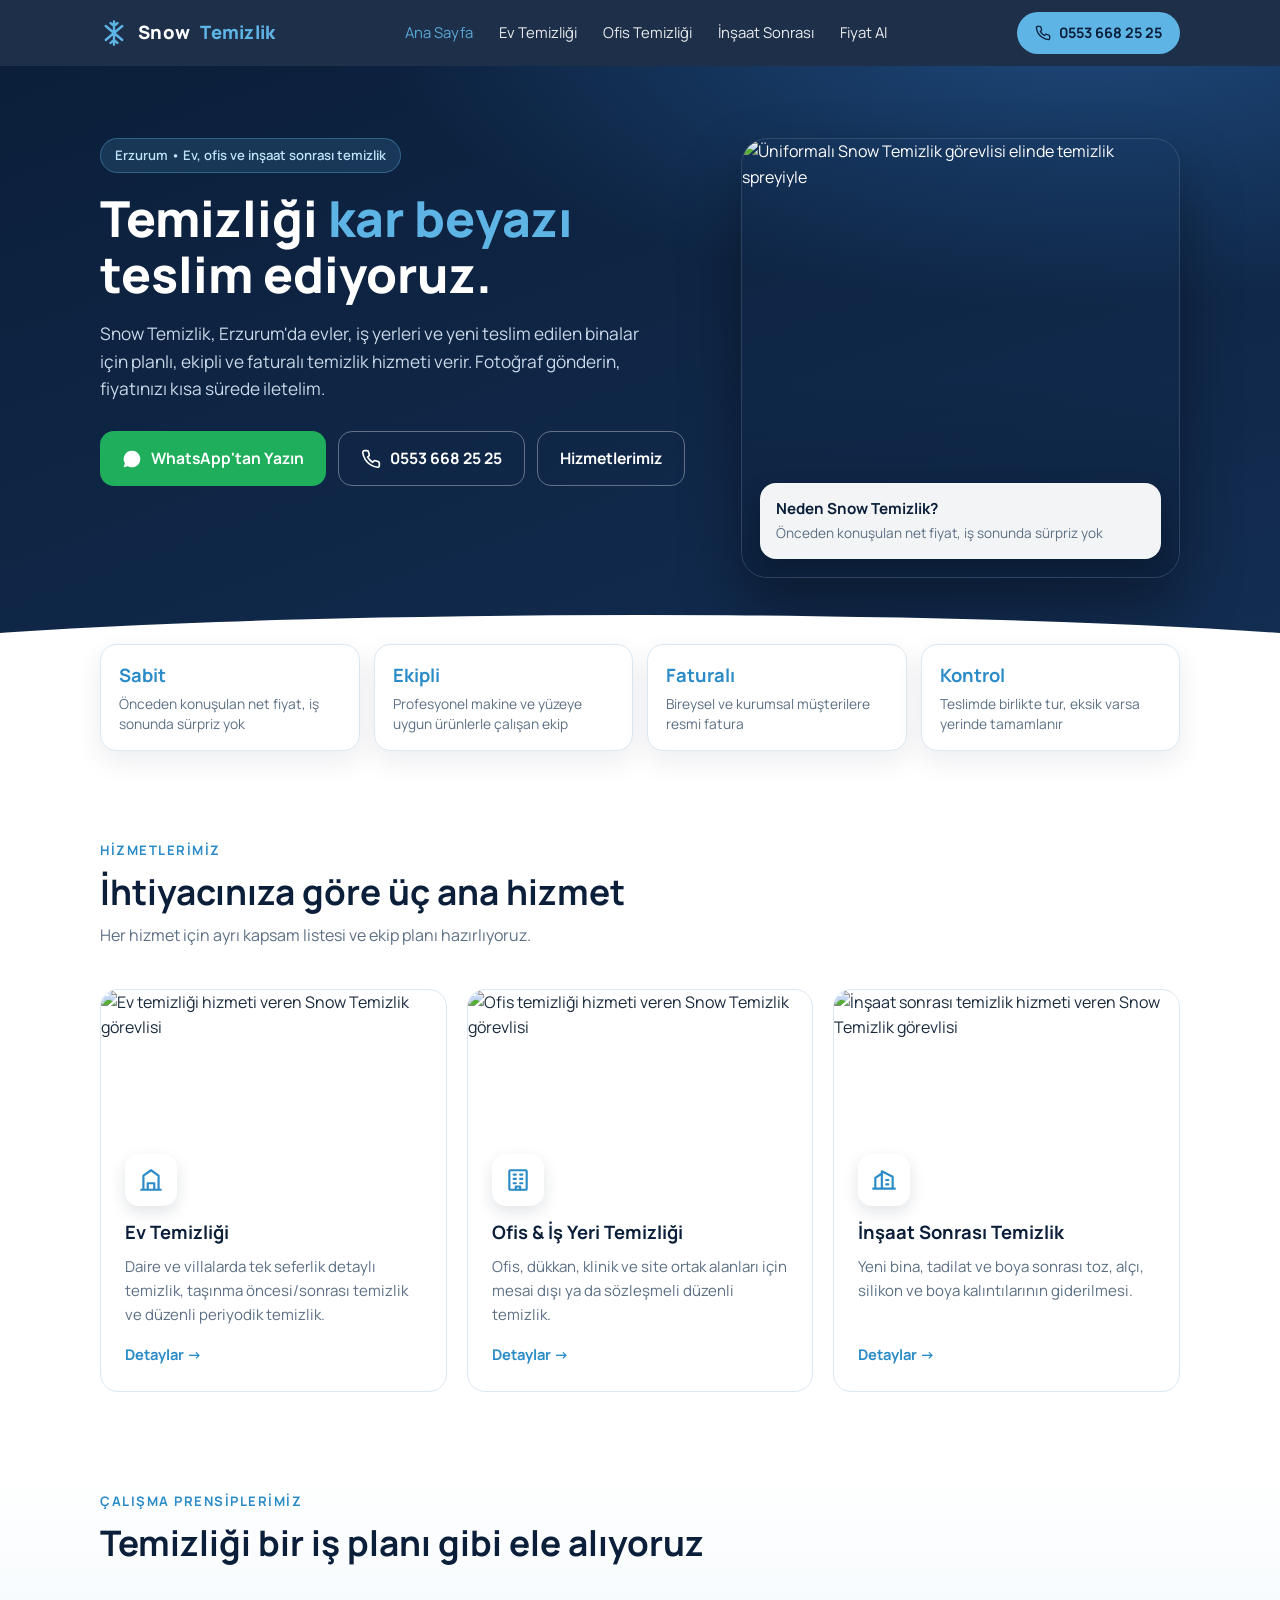
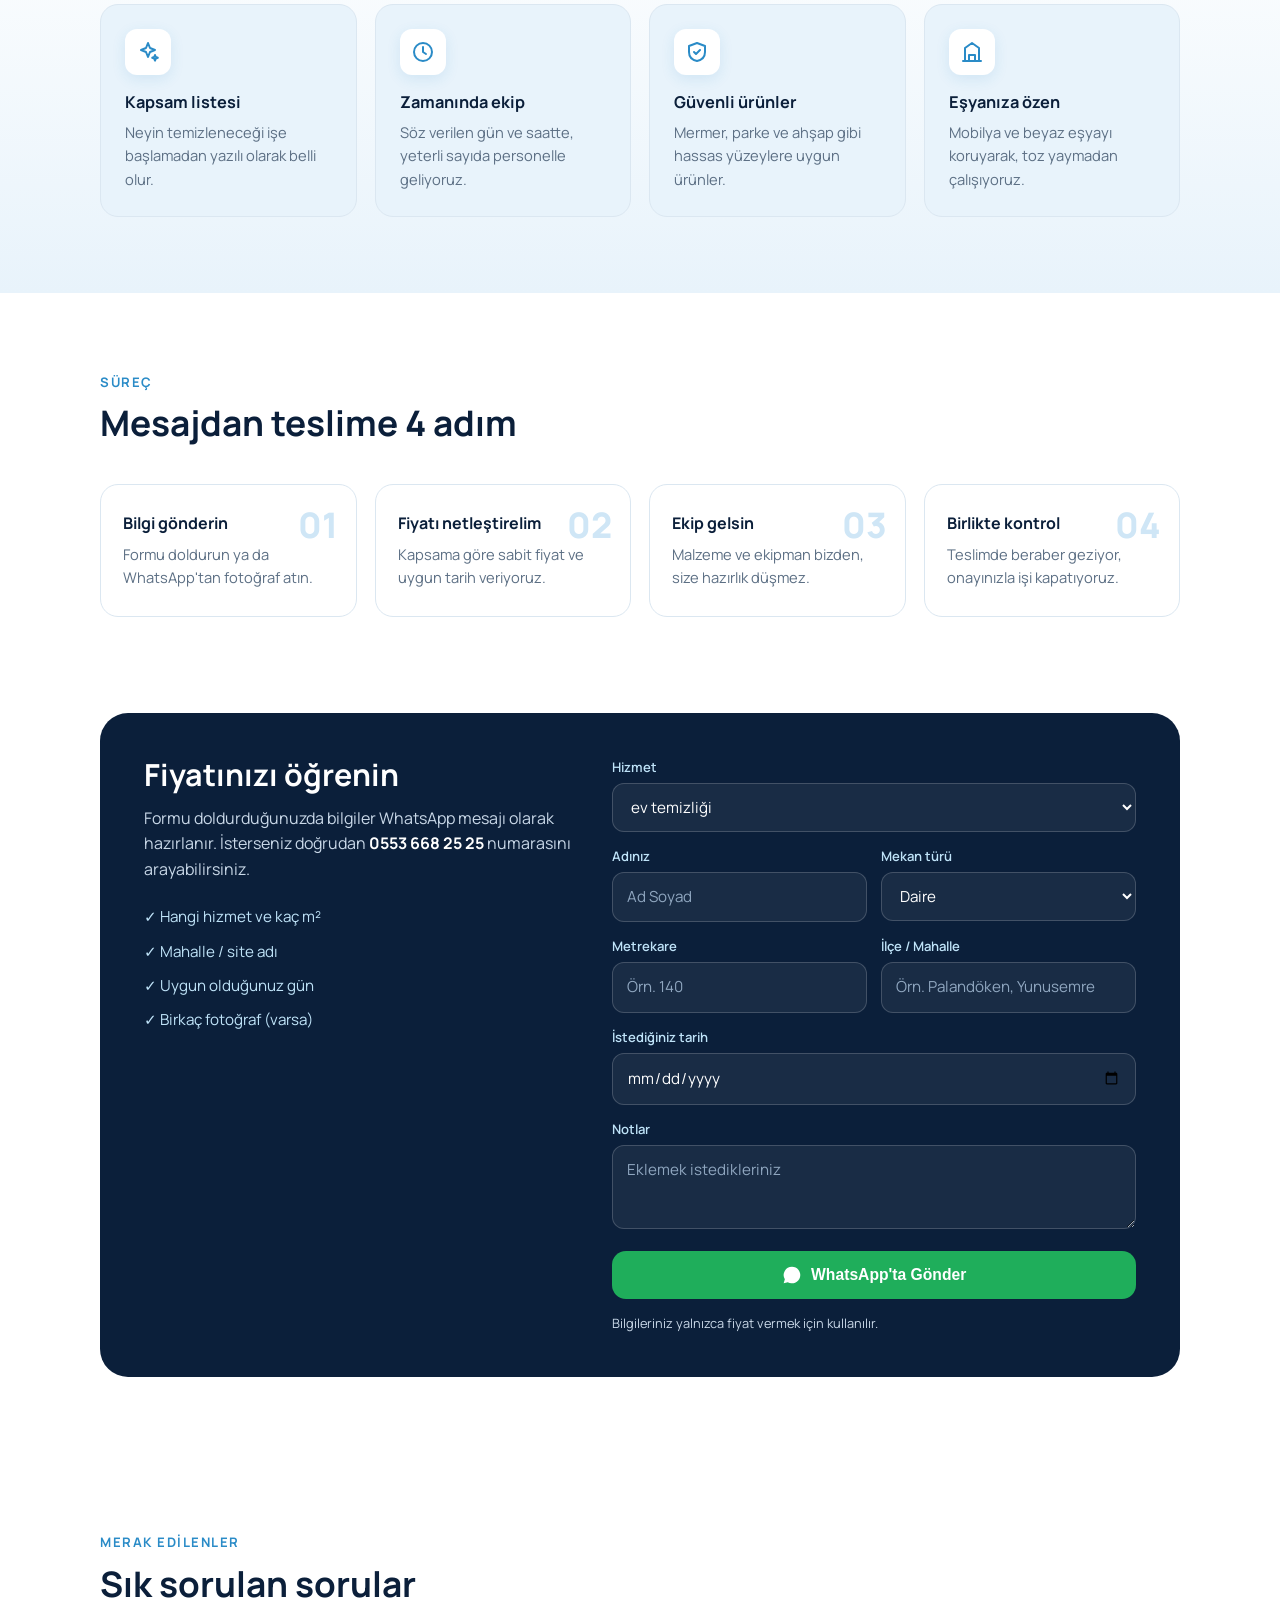
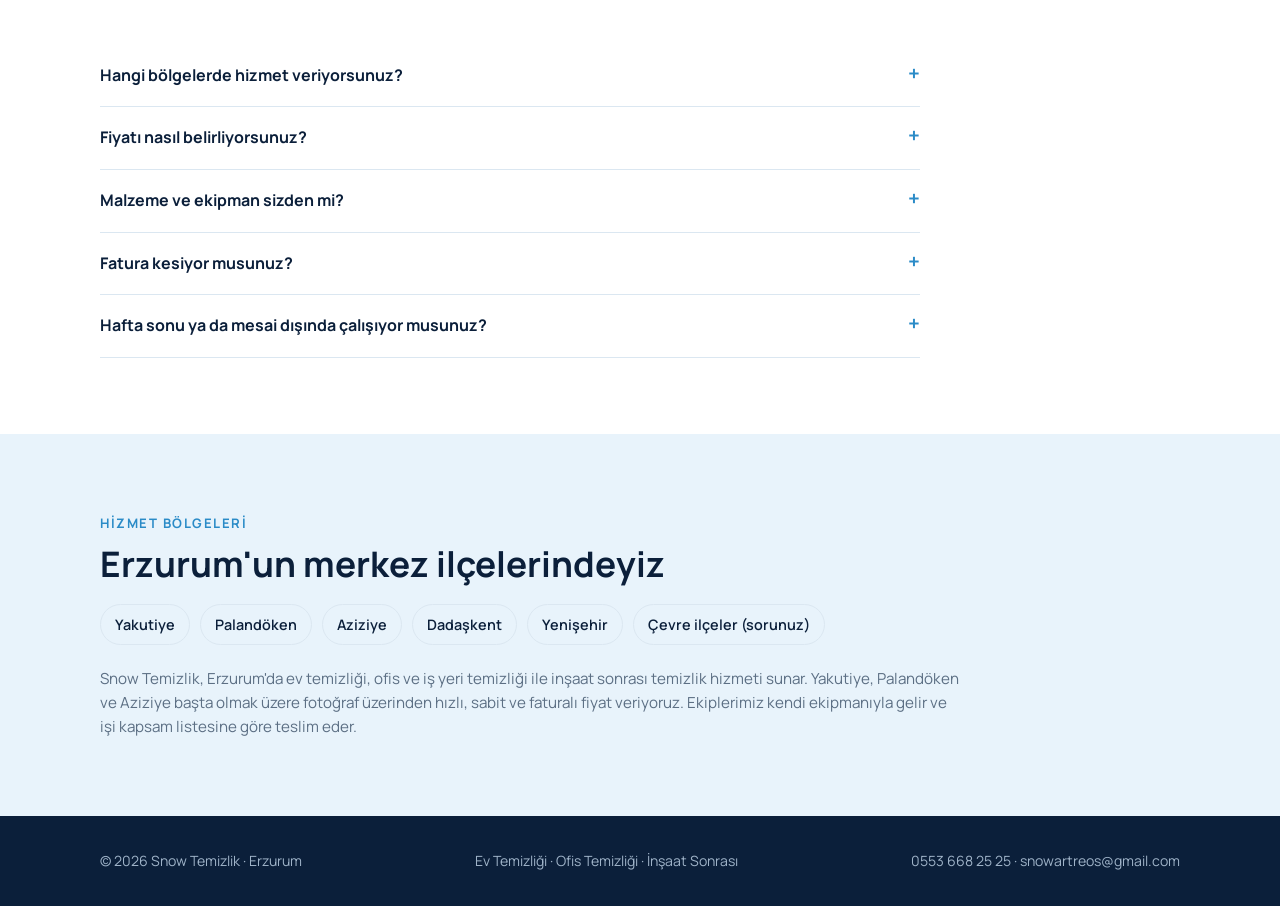
==== commit b1fd6a2e: "Temizlik görselleri eklendi" ====
--- a/index.html
+++ b/index.html
@@ -41,13 +41,17 @@
         <a class="btn btn-ghost" href="#hizmetler">Hizmetlerimiz</a>
       </div>
     </div>
-    <aside class="hero-card"><h3>Neden Snow Temizlik?</h3><div class="stat"><b>Sabit</b><small>Önceden konuşulan net fiyat, iş sonunda sürpriz yok</small></div><div class="stat"><b>Ekipli</b><small>Profesyonel makine ve yüzeye uygun ürünlerle çalışan ekip</small></div><div class="stat"><b>Faturalı</b><small>Bireysel ve kurumsal müşterilere resmi fatura</small></div><div class="stat"><b>Kontrol</b><small>Teslimde birlikte tur, eksik varsa yerinde tamamlanır</small></div></aside>
+    <figure class="hero-photo">
+      <img src="https://images.pexels.com/photos/9462206/pexels-photo-9462206.jpeg?auto=compress&cs=tinysrgb&w=900" srcset="https://images.pexels.com/photos/9462206/pexels-photo-9462206.jpeg?auto=compress&cs=tinysrgb&w=600 600w, https://images.pexels.com/photos/9462206/pexels-photo-9462206.jpeg?auto=compress&cs=tinysrgb&w=900 900w, https://images.pexels.com/photos/9462206/pexels-photo-9462206.jpeg?auto=compress&cs=tinysrgb&w=1300 1300w" sizes="(max-width:920px) 100vw, 480px" alt="Üniformalı Snow Temizlik görevlisi elinde temizlik spreyiyle" width="900" height="1100" fetchpriority="high">
+      <figcaption><b>Neden Snow Temizlik?</b><span>Önceden konuşulan net fiyat, iş sonunda sürpriz yok</span></figcaption>
+    </figure>
   </div>
-</section><section id="hizmetler"><div class="wrap"><div class="sec-head"><span class="tag">Hizmetlerimiz</span><h2>İhtiyacınıza göre üç ana hizmet</h2><p>Her hizmet için ayrı kapsam listesi ve ekip planı hazırlıyoruz.</p></div>
+</section>
+<section class="trust"><div class="wrap trust-grid"><div class="stat"><b>Sabit</b><small>Önceden konuşulan net fiyat, iş sonunda sürpriz yok</small></div><div class="stat"><b>Ekipli</b><small>Profesyonel makine ve yüzeye uygun ürünlerle çalışan ekip</small></div><div class="stat"><b>Faturalı</b><small>Bireysel ve kurumsal müşterilere resmi fatura</small></div><div class="stat"><b>Kontrol</b><small>Teslimde birlikte tur, eksik varsa yerinde tamamlanır</small></div></div></section><section id="hizmetler"><div class="wrap"><div class="sec-head"><span class="tag">Hizmetlerimiz</span><h2>İhtiyacınıza göre üç ana hizmet</h2><p>Her hizmet için ayrı kapsam listesi ve ekip planı hazırlıyoruz.</p></div>
 <div class="svc-grid">
-  <a class="svc" href="ev-temizligi.html"><div class="ic"><svg viewBox="0 0 24 24" fill="none" stroke-width="2" stroke-linecap="round" stroke-linejoin="round"><path d="M3 21h18M5 21V8l7-5 7 5v13M9 21v-6h6v6"/></svg></div><h3>Ev Temizliği</h3><p>Daire ve villalarda tek seferlik detaylı temizlik, taşınma öncesi/sonrası temizlik ve düzenli periyodik temizlik.</p><span class="more">Detaylar →</span></a>
-  <a class="svc" href="ofis-temizligi.html"><div class="ic"><svg viewBox="0 0 24 24" fill="none" stroke-width="2" stroke-linecap="round" stroke-linejoin="round"><rect x="4" y="3" width="16" height="18" rx="1"/><path d="M8 7h2M14 7h2M8 11h2M14 11h2M8 15h2M14 15h2M10 21v-3h4v3"/></svg></div><h3>Ofis & İş Yeri Temizliği</h3><p>Ofis, dükkan, klinik ve site ortak alanları için mesai dışı ya da sözleşmeli düzenli temizlik.</p><span class="more">Detaylar →</span></a>
-  <a class="svc" href="insaat-sonrasi-temizlik.html"><div class="ic"><svg viewBox="0 0 24 24" fill="none" stroke-width="2" stroke-linecap="round" stroke-linejoin="round"><path d="M2 20h20M4 20V10l6-4v14M10 20V4l10 5v11M14 12h2M14 16h2"/></svg></div><h3>İnşaat Sonrası Temizlik</h3><p>Yeni bina, tadilat ve boya sonrası toz, alçı, silikon ve boya kalıntılarının giderilmesi.</p><span class="more">Detaylar →</span></a>
+  <a class="svc" href="ev-temizligi.html"><img class="svc-img" src="https://images.pexels.com/photos/9462679/pexels-photo-9462679.jpeg?auto=compress&cs=tinysrgb&w=700" alt="Ev temizliği hizmeti veren Snow Temizlik görevlisi" loading="lazy" width="700" height="440"><div class="ic"><svg viewBox="0 0 24 24" fill="none" stroke-width="2" stroke-linecap="round" stroke-linejoin="round"><path d="M3 21h18M5 21V8l7-5 7 5v13M9 21v-6h6v6"/></svg></div><h3>Ev Temizliği</h3><p>Daire ve villalarda tek seferlik detaylı temizlik, taşınma öncesi/sonrası temizlik ve düzenli periyodik temizlik.</p><span class="more">Detaylar →</span></a>
+  <a class="svc" href="ofis-temizligi.html"><img class="svc-img" src="https://images.pexels.com/photos/6196694/pexels-photo-6196694.jpeg?auto=compress&cs=tinysrgb&w=700" alt="Ofis temizliği hizmeti veren Snow Temizlik görevlisi" loading="lazy" width="700" height="440"><div class="ic"><svg viewBox="0 0 24 24" fill="none" stroke-width="2" stroke-linecap="round" stroke-linejoin="round"><rect x="4" y="3" width="16" height="18" rx="1"/><path d="M8 7h2M14 7h2M8 11h2M14 11h2M8 15h2M14 15h2M10 21v-3h4v3"/></svg></div><h3>Ofis & İş Yeri Temizliği</h3><p>Ofis, dükkan, klinik ve site ortak alanları için mesai dışı ya da sözleşmeli düzenli temizlik.</p><span class="more">Detaylar →</span></a>
+  <a class="svc" href="insaat-sonrasi-temizlik.html"><img class="svc-img" src="https://images.pexels.com/photos/6200808/pexels-photo-6200808.jpeg?auto=compress&cs=tinysrgb&w=700" alt="İnşaat sonrası temizlik hizmeti veren Snow Temizlik görevlisi" loading="lazy" width="700" height="440"><div class="ic"><svg viewBox="0 0 24 24" fill="none" stroke-width="2" stroke-linecap="round" stroke-linejoin="round"><path d="M2 20h20M4 20V10l6-4v14M10 20V4l10 5v11M14 12h2M14 16h2"/></svg></div><h3>İnşaat Sonrası Temizlik</h3><p>Yeni bina, tadilat ve boya sonrası toz, alçı, silikon ve boya kalıntılarının giderilmesi.</p><span class="more">Detaylar →</span></a>
 </div></div></section><section class="rooms" style="padding-top:20px"><div class="wrap"><div class="sec-head"><span class="tag">Çalışma prensiplerimiz</span><h2>Temizliği bir iş planı gibi ele alıyoruz</h2></div><div class="grid-4"><div class="tile"><div class="ic"><svg viewBox="0 0 24 24" fill="none" stroke-width="2" stroke-linecap="round" stroke-linejoin="round"><path d="M12 3l2 5 5 2-5 2-2 5-2-5-5-2 5-2z"/><path d="M19 15l.8 2 2 .8-2 .8-.8 2-.8-2-2-.8 2-.8z"/></svg></div><h3>Kapsam listesi</h3><p>Neyin temizleneceği işe başlamadan yazılı olarak belli olur.</p></div><div class="tile"><div class="ic"><svg viewBox="0 0 24 24" fill="none" stroke-width="2" stroke-linecap="round" stroke-linejoin="round"><circle cx="12" cy="12" r="9"/><path d="M12 7v5l3 2"/></svg></div><h3>Zamanında ekip</h3><p>Söz verilen gün ve saatte, yeterli sayıda personelle geliyoruz.</p></div><div class="tile"><div class="ic"><svg viewBox="0 0 24 24" fill="none" stroke-width="2" stroke-linecap="round" stroke-linejoin="round"><path d="M12 3l8 3v6c0 5-3.5 8-8 9-4.5-1-8-4-8-9V6z"/><path d="m9 12 2 2 4-4"/></svg></div><h3>Güvenli ürünler</h3><p>Mermer, parke ve ahşap gibi hassas yüzeylere uygun ürünler.</p></div><div class="tile"><div class="ic"><svg viewBox="0 0 24 24" fill="none" stroke-width="2" stroke-linecap="round" stroke-linejoin="round"><path d="M3 21h18M5 21V8l7-5 7 5v13M9 21v-6h6v6"/></svg></div><h3>Eşyanıza özen</h3><p>Mobilya ve beyaz eşyayı koruyarak, toz yaymadan çalışıyoruz.</p></div></div></div></section><section id="surec"><div class="wrap"><div class="sec-head"><span class="tag">Süreç</span><h2>Mesajdan teslime 4 adım</h2></div><div class="steps"><div class="step"><h3>Bilgi gönderin</h3><p>Formu doldurun ya da WhatsApp'tan fotoğraf atın.</p></div><div class="step"><h3>Fiyatı netleştirelim</h3><p>Kapsama göre sabit fiyat ve uygun tarih veriyoruz.</p></div><div class="step"><h3>Ekip gelsin</h3><p>Malzeme ve ekipman bizden, size hazırlık düşmez.</p></div><div class="step"><h3>Birlikte kontrol</h3><p>Teslimde beraber geziyor, onayınızla işi kapatıyoruz.</p></div></div></div></section><section id="fiyat" style="padding-top:20px"><div class="wrap"><div class="quote">
   <div>
     <h2>Fiyatınızı öğrenin</h2>
--- a/style.css
+++ b/style.css
@@ -144,6 +144,25 @@
 .plan h3{color:var(--navy);font-size:1.12rem;margin-bottom:6px}
 .plan p{color:var(--muted);font-size:.93rem}
 .mnav{display:none}
+.hero-grid{align-items:stretch}
+.hero-photo{position:relative;margin:0;border-radius:26px;overflow:hidden;min-height:440px;box-shadow:0 30px 60px rgba(0,0,0,.35);border:1px solid rgba(255,255,255,.12)}
+.hero-photo img{position:absolute;inset:0;width:100%;height:100%;object-fit:cover;object-position:center 25%}
+.hero-photo::after{content:"";position:absolute;inset:0;background:linear-gradient(180deg,transparent 55%,rgba(11,31,58,.75))}
+.hero-photo figcaption{position:absolute;left:18px;right:18px;bottom:18px;z-index:2;background:rgba(255,255,255,.95);color:var(--navy);border-radius:16px;padding:14px 16px;display:flex;flex-direction:column;gap:2px;box-shadow:0 10px 24px rgba(0,0,0,.2)}
+.hero-photo figcaption b{font-size:.95rem}
+.hero-photo figcaption span{font-size:.85rem;color:var(--muted)}
+.trust{padding:0 0 10px;margin-top:-30px;position:relative;z-index:3}
+.trust-grid{display:grid;grid-template-columns:repeat(4,1fr);gap:14px}
+.trust .stat{background:#fff;border:1px solid var(--line);border-radius:16px;padding:16px 18px;flex-direction:column;align-items:flex-start;gap:4px;box-shadow:0 10px 28px rgba(11,31,58,.08)}
+.trust .stat b{font-size:1.15rem;color:var(--frost-d);min-width:0}
+.trust .stat small{color:var(--muted);font-size:.86rem;line-height:1.45}
+.svc{padding:0;overflow:hidden}
+.svc-img{width:100%;height:190px;object-fit:cover;object-position:center 30%;display:block}
+.svc .ic{margin:-26px 0 12px 24px;position:relative;box-shadow:0 6px 16px rgba(11,31,58,.12);background:#fff}
+.svc h3,.svc p,.svc .more{margin-left:24px;margin-right:24px}
+.svc .more{margin-bottom:24px}
+@media (max-width:920px){.trust-grid{grid-template-columns:repeat(2,1fr)}.hero-photo{min-height:380px}.trust{margin-top:-20px}}
+@media (max-width:560px){.trust-grid{grid-template-columns:1fr 1fr;gap:10px}.trust .stat{padding:12px}.hero-photo{min-height:340px}}
 @media (max-width:560px){.nav .tel-cta{display:none}.stat b{min-width:88px;font-size:1.1rem}}
 @media (max-width:920px){
   .svc-grid,.plans{grid-template-columns:1fr}
